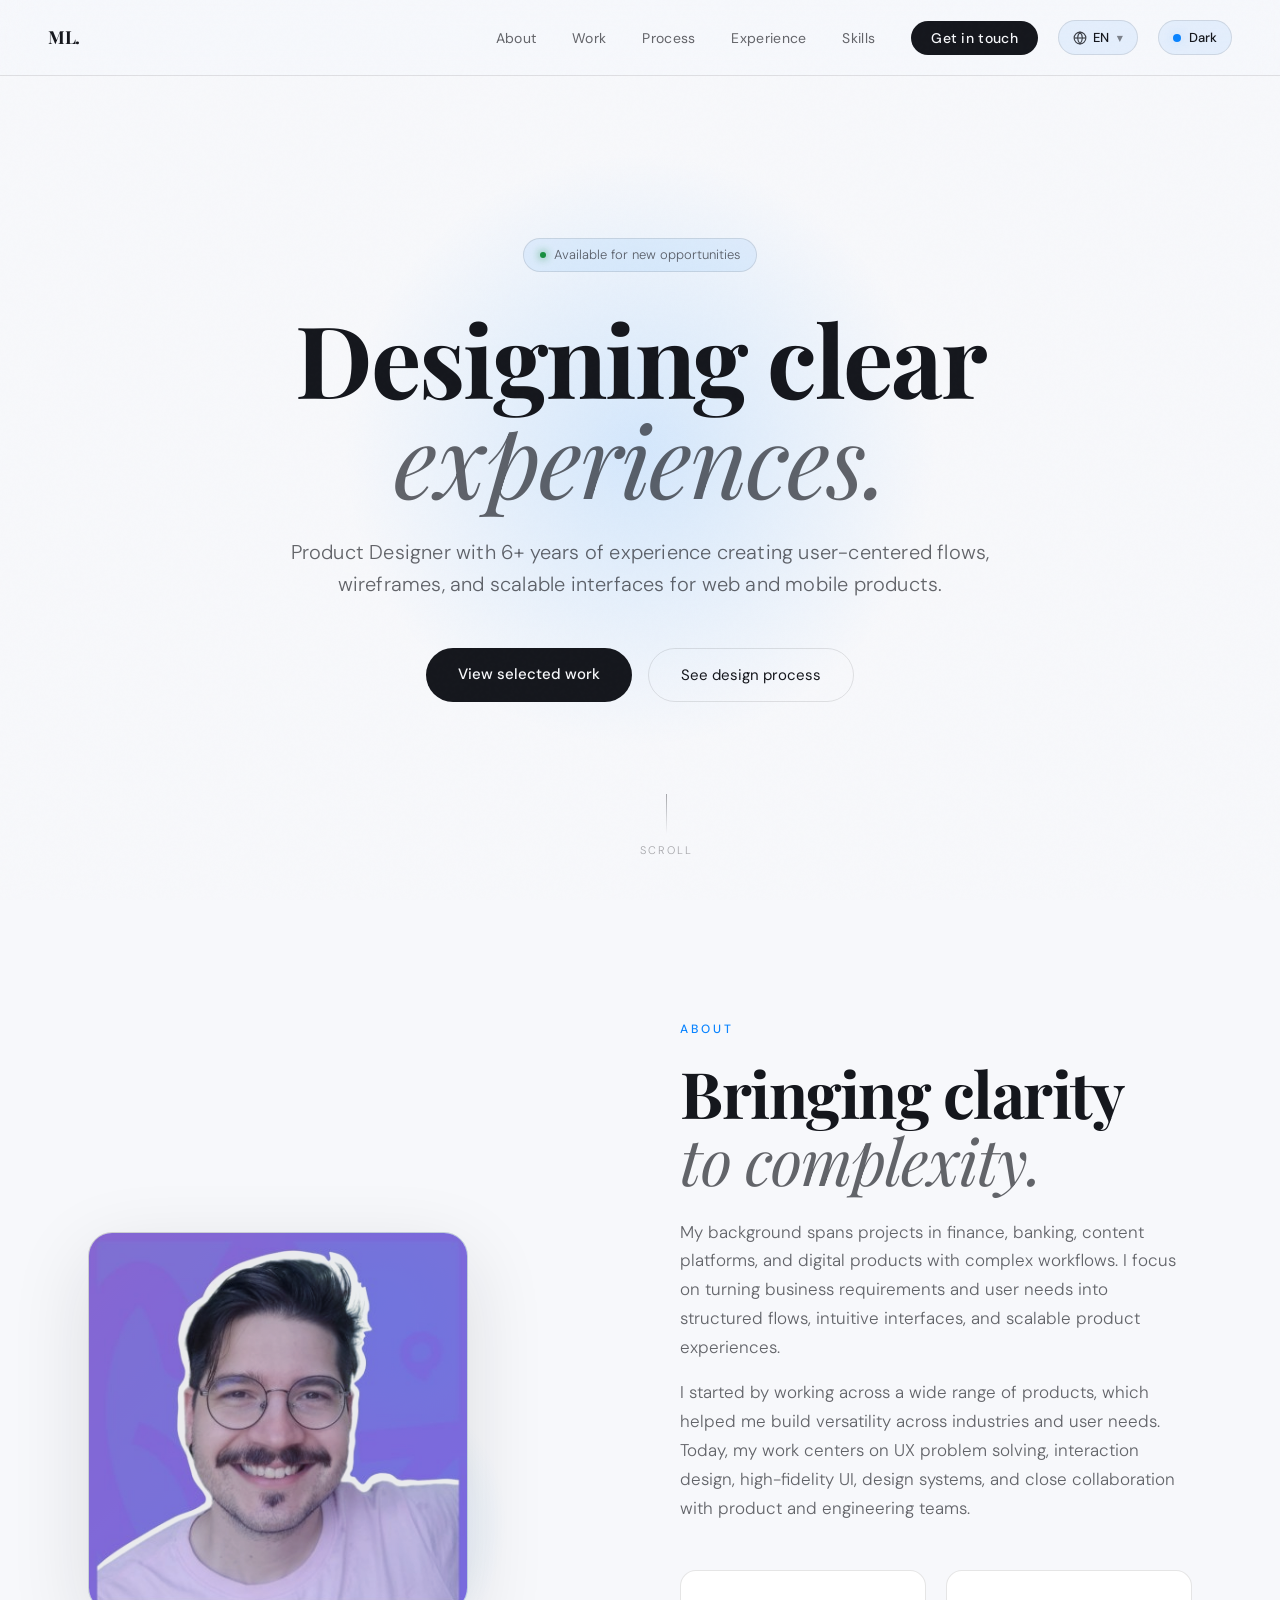
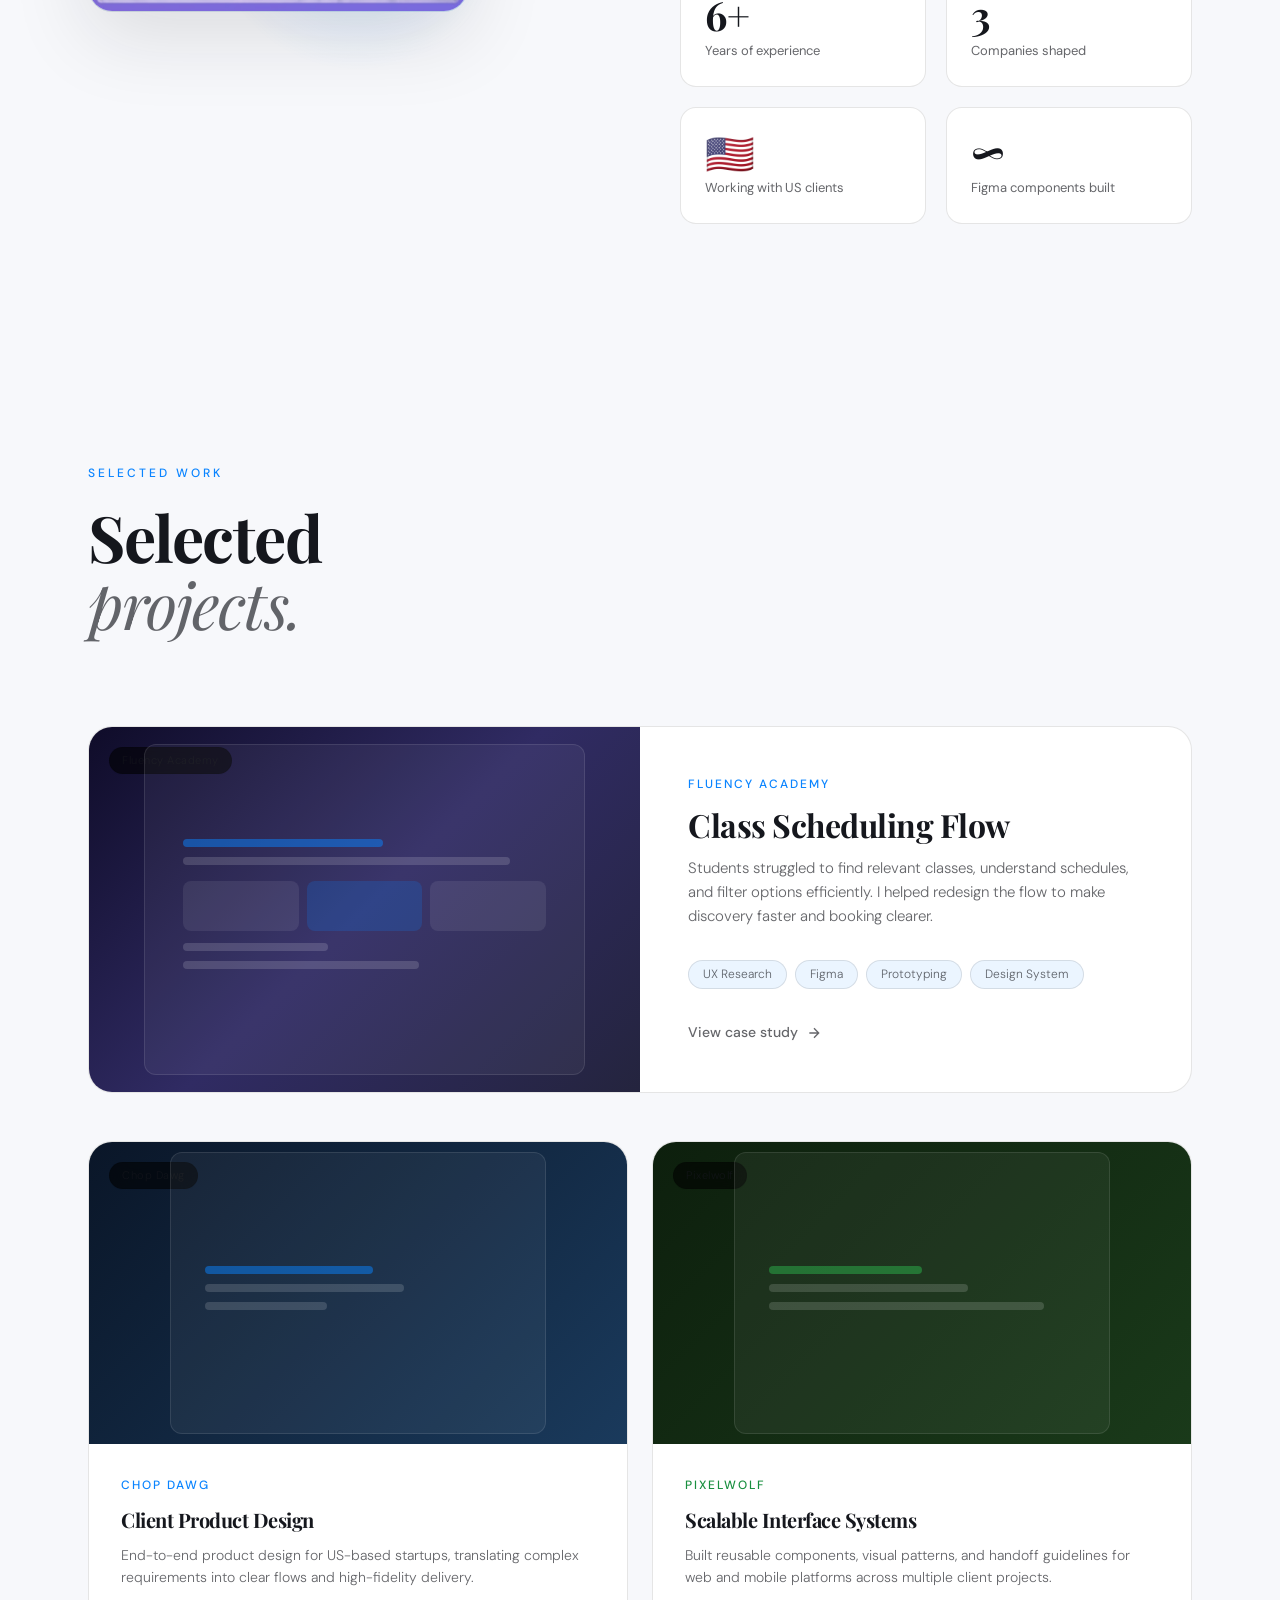
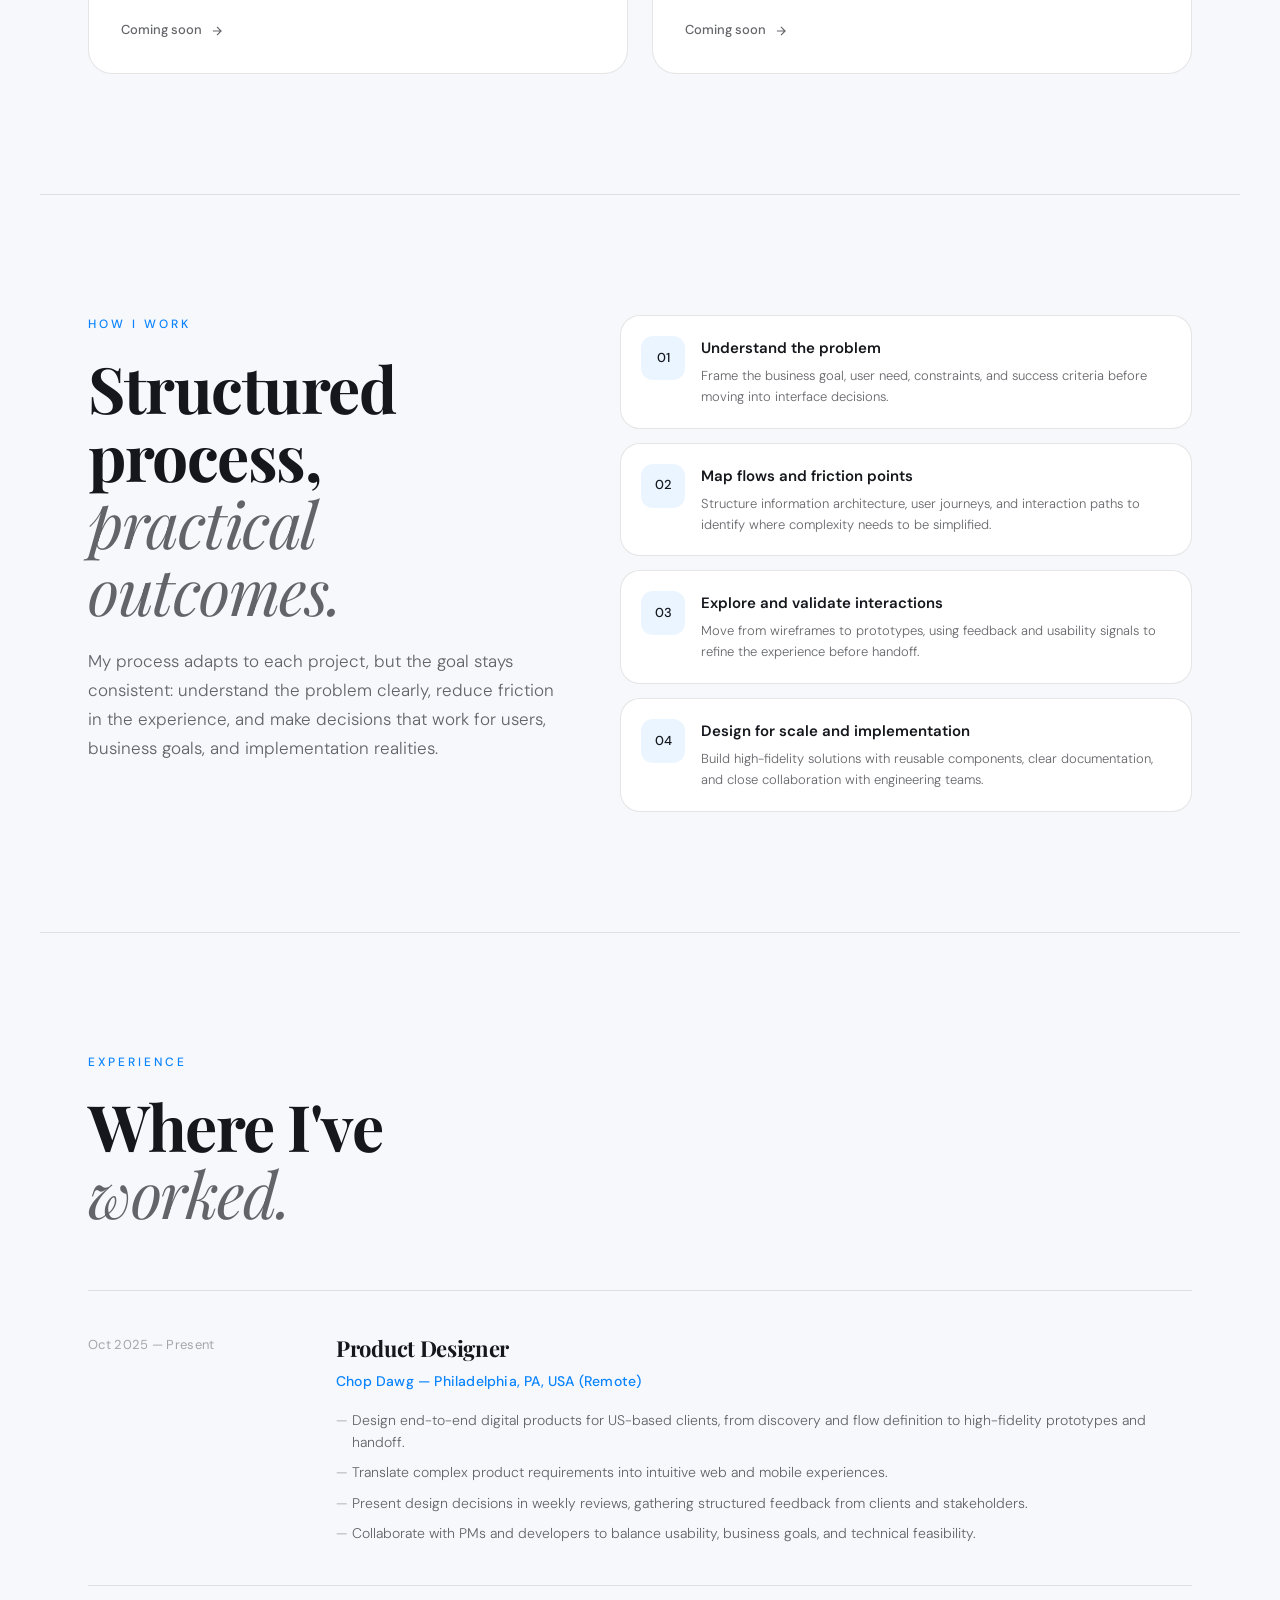
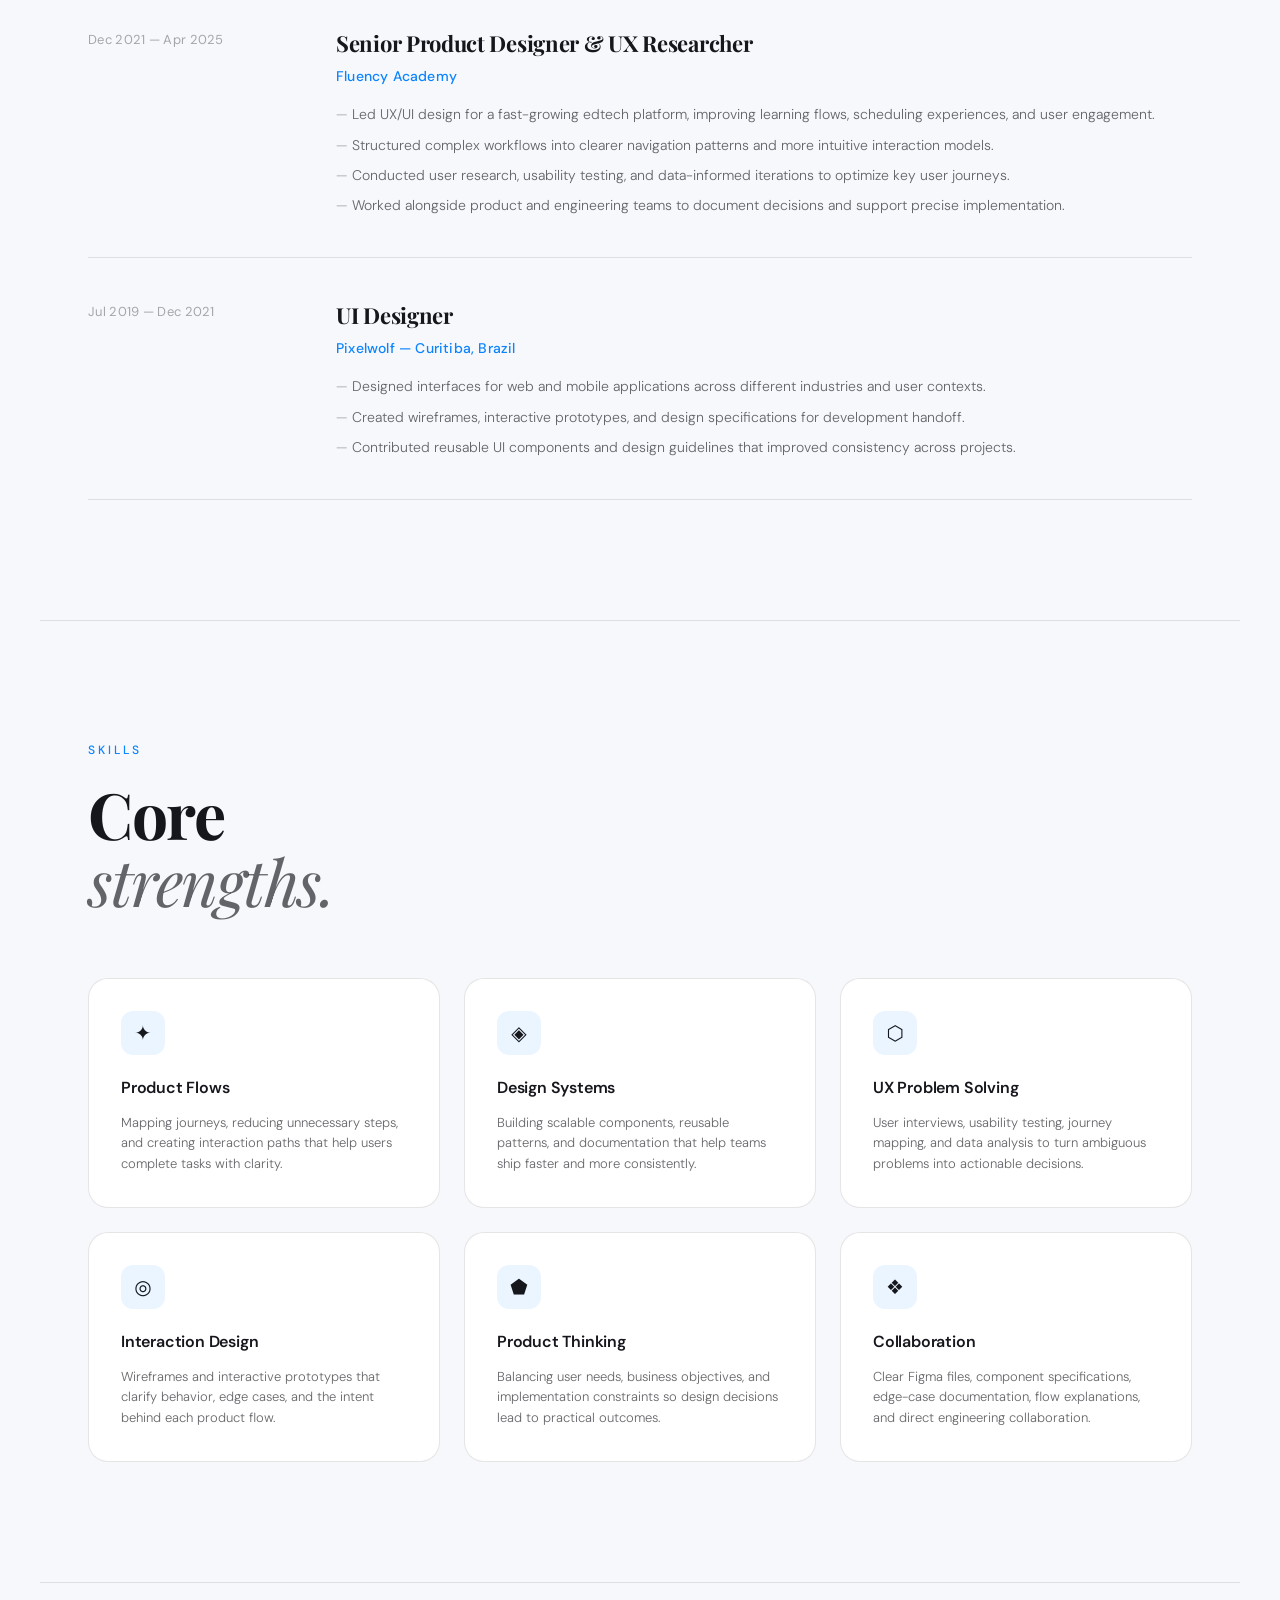
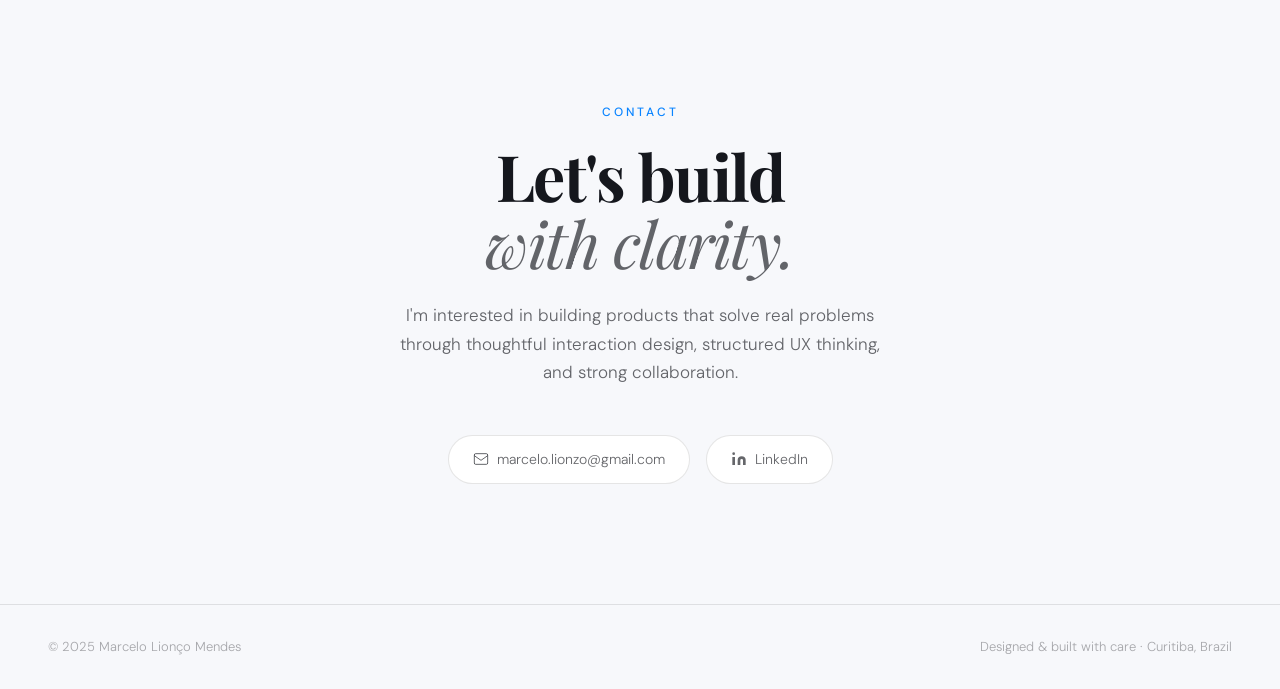
==== index.html @ 950a2bf0 "Update favicon links in index.html" ====
<!DOCTYPE html>
<html lang="en">
<head>
  <meta charset="UTF-8" />
  <meta name="viewport" content="width=device-width, initial-scale=1.0" />
  <link rel="icon" type="image/png" href="./assets/favicon.png">
  <link rel="apple-touch-icon" href="./assets/favicon.png">
  <title>Marcelo Lionço Mendes — Product Designer</title>
  <link rel="preconnect" href="https://fonts.googleapis.com" />
  <link rel="preconnect" href="https://fonts.gstatic.com" crossorigin />
  <link
    href="https://fonts.googleapis.com/css2?family=Playfair+Display:ital,wght@0,400;0,700;1,400&family=DM+Sans:ital,opsz,wght@0,9..40,300;0,9..40,400;0,9..40,500;1,9..40,300&display=swap"
    rel="stylesheet"
  />
  <style>
    :root {
      --black: #000000;
      --near-black: #0a0a0a;
      --card-bg: #111111;
      --border: rgba(255,255,255,0.08);
      --white: #ffffff;
      --white-60: rgba(255,255,255,0.6);
      --white-30: rgba(255,255,255,0.3);
      --white-10: rgba(255,255,255,0.07);
      --accent: #0a84ff;
      --accent-glow: rgba(10,132,255,0.3);
      --green: #30d158;
      --nav-bg: rgba(0,0,0,0.72);
      --nav-border-active: rgba(255,255,255,0.12);
      --surface-shadow: rgba(0,0,0,0.36);
      --serif: "Playfair Display", Georgia, serif;
      --sans: "DM Sans", system-ui, sans-serif;
    }

    body[data-theme="light"] {
      --black: #f7f8fb;
      --near-black: #ffffff;
      --card-bg: #ffffff;
      --border: rgba(2,2,3,0.1);
      --white: #15171d;
      --white-60: rgba(21,23,29,0.66);
      --white-30: rgba(21,23,29,0.36);
      --white-10: rgba(10,132,255,0.08);
      --accent-glow: rgba(10,132,255,0.18);
      --green: #198f3f;
      --nav-bg: rgba(247,248,251,0.78);
      --nav-border-active: rgba(10,132,255,0.24);
      --surface-shadow: rgba(21,23,29,0.12);
    }

    *, *::before, *::after { box-sizing: border-box; margin: 0; padding: 0; }

    html { scroll-behavior: smooth; }

    body {
      background: var(--black);
      color: var(--white);
      font-family: var(--sans);
      font-weight: 300;
      line-height: 1.6;
      overflow-x: hidden;
      -webkit-font-smoothing: antialiased;
    }

    body::before {
      content: "";
      position: fixed;
      inset: 0;
      background-image: url("data:image/svg+xml,%3Csvg viewBox='0 0 256 256' xmlns='http://www.w3.org/2000/svg'%3E%3Cfilter id='noise'%3E%3CfeTurbulence type='fractalNoise' baseFrequency='0.9' numOctaves='4' stitchTiles='stitch'/%3E%3C/filter%3E%3Crect width='100%25' height='100%25' filter='url(%23noise)' opacity='0.04'/%3E%3C/svg%3E");
      pointer-events: none;
      z-index: 9999;
      opacity: 0.35;
    }

    nav {
      position: fixed;
      top: 0;
      left: 0;
      right: 0;
      z-index: 100;
      display: flex;
      justify-content: space-between;
      align-items: center;
      padding: 20px 48px;
      backdrop-filter: blur(20px) saturate(180%);
      -webkit-backdrop-filter: blur(20px) saturate(180%);
      background: var(--nav-bg);
      border-bottom: 1px solid var(--border);
      transition: all 0.3s ease;
    }

    .nav-logo {
      font-family: var(--serif);
      font-size: 18px;
      font-weight: 700;
      letter-spacing: -0.3px;
      color: var(--white);
      text-decoration: none;
    }

    .nav-links {
      display: flex;
      gap: 36px;
      list-style: none;
    }

    .nav-actions {
      display: flex;
      align-items: center;
      gap: 20px;
    }

    .nav-links a {
      color: var(--white-60);
      text-decoration: none;
      font-size: 14px;
      font-weight: 400;
      letter-spacing: 0.3px;
      transition: color 0.2s;
    }

    .nav-links a:hover { color: var(--white); }

    .nav-cta {
      background: var(--white);
      color: var(--black) !important;
      padding: 8px 20px;
      border-radius: 980px;
      font-weight: 500 !important;
      transition: opacity 0.2s !important;
    }

    .nav-cta:hover { opacity: 0.85; color: var(--black) !important; }

    .theme-toggle {
      appearance: none;
      border: 1px solid var(--border);
      border-radius: 980px;
      background: var(--white-10);
      color: var(--white);
      cursor: pointer;
      display: inline-flex;
      align-items: center;
      gap: 8px;
      font-family: var(--sans);
      font-size: 13px;
      font-weight: 500;
      padding: 8px 14px;
      transition: background 0.2s, border-color 0.2s, transform 0.2s;
    }

    .theme-toggle:hover,
    .theme-toggle:focus-visible {
      border-color: rgba(10,132,255,0.34);
      background: rgba(10,132,255,0.12);
      outline: none;
      transform: translateY(-1px);
    }

    .theme-toggle-icon {
      width: 8px;
      height: 8px;
      border-radius: 50%;
      background: var(--accent);
      box-shadow: 0 0 12px var(--accent-glow);
    }

    .hero {
      min-height: 100vh;
      display: flex;
      flex-direction: column;
      justify-content: center;
      align-items: center;
      text-align: center;
      padding: 120px 48px 80px;
      position: relative;
      overflow: hidden;
    }

    .hero-glow {
      position: absolute;
      width: 600px;
      height: 600px;
      background: radial-gradient(circle, rgba(10,132,255,0.15) 0%, transparent 70%);
      top: 50%;
      left: 50%;
      transform: translate(-50%, -50%);
      pointer-events: none;
    }

    .hero-badge {
      display: inline-flex;
      align-items: center;
      gap: 8px;
      background: var(--white-10);
      border: 1px solid var(--border);
      border-radius: 980px;
      padding: 6px 16px;
      font-size: 13px;
      color: var(--white-60);
      margin-bottom: 36px;
      animation: fadeUp 0.8s ease both;
    }

    .hero-badge .dot {
      width: 6px;
      height: 6px;
      background: var(--green);
      border-radius: 50%;
      box-shadow: 0 0 8px var(--green);
      animation: pulse 2s infinite;
    }

    @keyframes pulse {
      0%, 100% { opacity: 1; }
      50% { opacity: 0.4; }
    }

    .hero h1 {
      font-family: var(--serif);
      font-size: clamp(52px, 8vw, 100px);
      font-weight: 700;
      line-height: 1;
      letter-spacing: -2px;
      margin-bottom: 12px;
      animation: fadeUp 0.8s 0.1s ease both;
    }

    .hero h1 em {
      font-style: italic;
      font-weight: 400;
      color: var(--white-60);
    }

    .hero-subtitle {
      font-size: clamp(16px, 2vw, 20px);
      color: var(--white-60);
      font-weight: 300;
      margin-bottom: 48px;
      margin-top: 16px;
      letter-spacing: 0.2px;
      animation: fadeUp 0.8s 0.2s ease both;
    }

    .hero-actions {
      display: flex;
      gap: 16px;
      justify-content: center;
      animation: fadeUp 0.8s 0.3s ease both;
    }

    .btn-primary {
      background: var(--white);
      color: var(--black);
      padding: 14px 32px;
      border-radius: 980px;
      font-size: 15px;
      font-weight: 500;
      text-decoration: none;
      transition: opacity 0.2s, transform 0.2s;
      font-family: var(--sans);
    }

    .btn-primary:hover { opacity: 0.88; transform: scale(0.98); }

    .btn-secondary {
      background: transparent;
      color: var(--white);
      padding: 14px 32px;
      border-radius: 980px;
      font-size: 15px;
      font-weight: 400;
      text-decoration: none;
      border: 1px solid var(--border);
      transition: border-color 0.2s, background 0.2s, transform 0.2s;
      font-family: var(--sans);
    }

    .btn-secondary:hover {
      border-color: rgba(255,255,255,0.3);
      background: var(--white-10);
      transform: scale(0.98);
    }

    .hero-scroll {
      position: absolute;
      bottom: 40px;
      left: 50%;
      transform: translateX(-50%);
      display: flex;
      flex-direction: column;
      align-items: center;
      gap: 8px;
      color: var(--white-30);
      font-size: 11px;
      letter-spacing: 2px;
      text-transform: uppercase;
      animation: fadeUp 0.8s 0.6s ease both;
    }

    .scroll-line {
      width: 1px;
      height: 40px;
      background: linear-gradient(to bottom, var(--white-30), transparent);
      animation: scrollAnim 2s infinite;
    }

    @keyframes scrollAnim {
      0% { opacity: 1; transform: scaleY(1); transform-origin: top; }
      100% { opacity: 0; transform: scaleY(0.3); transform-origin: top; }
    }

    section {
      padding: 120px 48px;
      max-width: 1200px;
      margin: 0 auto;
    }

    .section-label {
      font-size: 12px;
      font-weight: 500;
      letter-spacing: 3px;
      text-transform: uppercase;
      color: var(--accent);
      margin-bottom: 20px;
    }

    .section-title {
      font-family: var(--serif);
      font-size: clamp(36px, 5vw, 64px);
      font-weight: 700;
      line-height: 1.05;
      letter-spacing: -1.5px;
      margin-bottom: 24px;
    }

    .section-title em {
      font-style: italic;
      font-weight: 400;
      color: var(--white-60);
    }

    .section-body {
      font-size: 17px;
      color: var(--white-60);
      max-width: 560px;
      line-height: 1.7;
    }

    .about-grid {
      display: grid;
      grid-template-columns: 1fr 1fr;
      gap: 80px;
      align-items: center;
    }

    .about-image-wrap {
      position: relative;
      width: min(100%, 380px);
      border-radius: 24px;
      isolation: isolate;
    }

    .about-image-wrap::before {
      content: "";
      position: absolute;
      inset: 0;
      z-index: 2;
      border-radius: 24px;
      background:
        linear-gradient(135deg, rgba(2,2,3,0.14), rgba(10,132,255,0.24)),
        radial-gradient(circle at 75% 18%, rgba(10,132,255,0.18), transparent 34%);
      mix-blend-mode: color;
      opacity: 0.55;
      pointer-events: none;
    }

    .about-image-wrap img {
      width: 100%;
      aspect-ratio: 1;
      border-radius: 24px;
      object-fit: cover;
      display: block;
      border: 1px solid var(--border);
      filter: saturate(0.82) contrast(1.04) brightness(0.92);
      box-shadow: 0 24px 80px var(--surface-shadow);
    }

    .about-glow {
      position: absolute;
      width: 300px;
      height: 300px;
      background: radial-gradient(circle, var(--accent-glow) 0%, transparent 70%);
      bottom: -60px;
      right: -40px;
      z-index: -1;
      pointer-events: none;
    }

    .about-stats {
      display: grid;
      grid-template-columns: 1fr 1fr;
      gap: 20px;
      margin-top: 48px;
    }

    .stat-card {
      background: var(--card-bg);
      border: 1px solid var(--border);
      border-radius: 16px;
      padding: 24px;
      transition: border-color 0.3s;
    }

    .stat-card:hover { border-color: rgba(255,255,255,0.2); }

    .stat-number {
      font-family: var(--serif);
      font-size: 40px;
      font-weight: 700;
      line-height: 1;
      margin-bottom: 6px;
    }

    .stat-label {
      font-size: 13px;
      color: var(--white-60);
      font-weight: 400;
    }

    .work-section {
      max-width: 1200px;
      margin: 0 auto;
      padding: 120px 48px;
    }

    .work-header {
      display: flex;
      justify-content: space-between;
      align-items: flex-end;
      margin-bottom: 64px;
    }

    .projects-grid {
      display: grid;
      gap: 24px;
    }

    .project-card {
      background: var(--card-bg);
      border: 1px solid var(--border);
      border-radius: 24px;
      overflow: hidden;
      transition: border-color 0.3s, transform 0.4s cubic-bezier(0.34,1.56,0.64,1);
      cursor: pointer;
      text-decoration: none;
      color: inherit;
      display: block;
    }

    .project-card:hover {
      border-color: rgba(255,255,255,0.18);
      transform: translateY(-4px);
    }

    .project-card.featured {
      display: grid;
      grid-template-columns: 1fr 1fr;
    }

    .project-visual {
      aspect-ratio: 16/9;
      background: linear-gradient(135deg, #1a1a2e 0%, #16213e 50%, #0f3460 100%);
      position: relative;
      overflow: hidden;
      display: flex;
      align-items: center;
      justify-content: center;
    }

    .project-card.featured .project-visual {
      aspect-ratio: unset;
      min-height: 360px;
    }

    .project-visual-inner {
      width: 80%;
      aspect-ratio: 4/3;
      background: rgba(255,255,255,0.05);
      border-radius: 12px;
      border: 1px solid rgba(255,255,255,0.1);
      display: flex;
      align-items: center;
      justify-content: center;
      position: relative;
      overflow: hidden;
    }

    .mock-ui {
      width: 90%;
      padding: 16px;
    }

    .mock-bar {
      height: 8px;
      border-radius: 4px;
      background: rgba(255,255,255,0.15);
      margin-bottom: 10px;
    }

    .mock-bar.short { width: 40%; }
    .mock-bar.medium { width: 65%; }
    .mock-bar.long { width: 90%; }
    .mock-bar.accent { background: rgba(10,132,255,0.5); width: 55%; }

    .mock-cards {
      display: grid;
      grid-template-columns: 1fr 1fr 1fr;
      gap: 8px;
      margin-top: 16px;
    }

    .mock-card-item {
      height: 50px;
      border-radius: 8px;
      background: rgba(255,255,255,0.08);
    }

    .project-visual .tag {
      position: absolute;
      top: 20px;
      left: 20px;
      background: rgba(0,0,0,0.6);
      backdrop-filter: blur(10px);
      border: 1px solid var(--border);
      border-radius: 980px;
      padding: 4px 12px;
      font-size: 11px;
      color: var(--white-60);
      letter-spacing: 0.5px;
    }

    .project-info {
      padding: 32px;
      display: flex;
      flex-direction: column;
      justify-content: space-between;
    }

    .project-card.featured .project-info {
      padding: 48px;
    }

    .project-company {
      font-size: 12px;
      font-weight: 500;
      letter-spacing: 2px;
      text-transform: uppercase;
      color: var(--accent);
      margin-bottom: 12px;
    }

    .project-title {
      font-family: var(--serif);
      font-size: clamp(22px, 3vw, 32px);
      font-weight: 700;
      line-height: 1.2;
      letter-spacing: -0.5px;
      margin-bottom: 12px;
    }

    .project-desc {
      font-size: 15px;
      color: var(--white-60);
      line-height: 1.6;
      margin-bottom: 32px;
    }

    .project-tags {
      display: flex;
      flex-wrap: wrap;
      gap: 8px;
      margin-bottom: 32px;
    }

    .tag-pill {
      background: var(--white-10);
      border: 1px solid var(--border);
      border-radius: 980px;
      padding: 4px 14px;
      font-size: 12px;
      color: var(--white-60);
    }

    .project-arrow {
      display: inline-flex;
      align-items: center;
      gap: 8px;
      font-size: 14px;
      color: var(--white-60);
      font-weight: 500;
      transition: color 0.2s, gap 0.2s;
    }

    .project-card:hover .project-arrow {
      color: var(--white);
      gap: 12px;
    }

    .small-projects {
      display: grid;
      grid-template-columns: 1fr 1fr;
      gap: 24px;
      margin-top: 24px;
    }

    .experience-section {
      max-width: 1200px;
      margin: 0 auto;
      padding: 120px 48px;
      border-top: 1px solid var(--border);
    }

    .exp-list {
      margin-top: 64px;
      display: flex;
      flex-direction: column;
      gap: 0;
    }

    .exp-item {
      display: grid;
      grid-template-columns: 200px 1fr;
      gap: 48px;
      padding: 40px 0;
      border-bottom: 1px solid var(--border);
      transition: background 0.3s;
    }

    .exp-item:first-child { border-top: 1px solid var(--border); }

    .exp-period {
      font-size: 13px;
      color: var(--white-30);
      font-weight: 400;
      padding-top: 4px;
      letter-spacing: 0.3px;
    }

    .exp-role {
      font-family: var(--serif);
      font-size: 22px;
      font-weight: 700;
      margin-bottom: 4px;
      letter-spacing: -0.3px;
    }

    .exp-company {
      font-size: 14px;
      color: var(--accent);
      font-weight: 500;
      margin-bottom: 16px;
      letter-spacing: 0.2px;
    }

    .exp-bullets {
      list-style: none;
      display: flex;
      flex-direction: column;
      gap: 8px;
    }

    .exp-bullets li {
      font-size: 14px;
      color: var(--white-60);
      padding-left: 16px;
      position: relative;
      line-height: 1.6;
    }

    .exp-bullets li::before {
      content: "—";
      position: absolute;
      left: 0;
      color: var(--white-30);
    }

    .skills-section {
      max-width: 1200px;
      margin: 0 auto;
      padding: 120px 48px;
      border-top: 1px solid var(--border);
    }

    .process-section {
      max-width: 1200px;
      margin: 0 auto;
      padding: 120px 48px;
      border-top: 1px solid var(--border);
    }

    .process-layout {
      display: grid;
      grid-template-columns: minmax(0, 0.9fr) minmax(0, 1.1fr);
      gap: 64px;
      align-items: start;
    }

    .process-list {
      display: grid;
      gap: 14px;
      counter-reset: process;
    }

    .process-step {
      counter-increment: process;
      display: grid;
      grid-template-columns: 44px 1fr;
      gap: 16px;
      align-items: start;
      padding: 20px;
      border: 1px solid var(--border);
      border-radius: 20px;
      background: var(--card-bg);
    }

    .process-step::before {
      content: counter(process, decimal-leading-zero);
      width: 44px;
      height: 44px;
      display: grid;
      place-items: center;
      border-radius: 12px;
      background: var(--white-10);
      color: var(--white);
      font-size: 13px;
      font-weight: 500;
    }

    .process-step h3 {
      font-size: 15px;
      font-weight: 600;
      margin-bottom: 6px;
    }

    .process-step p {
      font-size: 13px;
      color: var(--white-60);
      line-height: 1.6;
    }

    .skills-grid {
      display: grid;
      grid-template-columns: repeat(3, 1fr);
      gap: 24px;
      margin-top: 64px;
    }

    .skill-card {
      background: var(--card-bg);
      border: 1px solid var(--border);
      border-radius: 20px;
      padding: 32px;
      transition: border-color 0.3s, transform 0.3s;
    }

    .skill-card:hover {
      border-color: rgba(255,255,255,0.2);
      transform: translateY(-2px);
    }

    .skill-icon {
      width: 44px;
      height: 44px;
      background: var(--white-10);
      border-radius: 12px;
      display: flex;
      align-items: center;
      justify-content: center;
      margin-bottom: 20px;
      font-size: 20px;
    }

    .skill-card h3 {
      font-size: 16px;
      font-weight: 600;
      margin-bottom: 12px;
      letter-spacing: -0.2px;
    }

    .skill-card p {
      font-size: 13px;
      color: var(--white-60);
      line-height: 1.6;
    }

    .contact-section {
      max-width: 1200px;
      margin: 0 auto;
      padding: 120px 48px;
      border-top: 1px solid var(--border);
      text-align: center;
    }

    .contact-section .section-title {
      max-width: 700px;
      margin: 0 auto 24px;
    }

    .contact-section .section-body {
      max-width: 480px;
      margin: 0 auto 48px;
    }

    .contact-links {
      display: flex;
      justify-content: center;
      gap: 16px;
      flex-wrap: wrap;
    }

    .contact-pill {
      display: inline-flex;
      align-items: center;
      gap: 8px;
      background: var(--card-bg);
      border: 1px solid var(--border);
      border-radius: 980px;
      padding: 12px 24px;
      font-size: 14px;
      color: var(--white-60);
      text-decoration: none;
      transition: border-color 0.2s, color 0.2s, transform 0.2s;
    }

    .contact-pill:hover {
      border-color: rgba(255,255,255,0.3);
      color: var(--white);
      transform: translateY(-2px);
    }

    footer {
      border-top: 1px solid var(--border);
      padding: 32px 48px;
      display: flex;
      justify-content: space-between;
      align-items: center;
      max-width: 100%;
    }

    footer span {
      font-size: 13px;
      color: var(--white-30);
    }

    @keyframes fadeUp {
      from { opacity: 0; transform: translateY(24px); }
      to { opacity: 1; transform: translateY(0); }
    }

    .reveal {
      opacity: 0;
      transform: translateY(32px);
      transition:
        opacity 0.8s cubic-bezier(0.16,1,0.3,1),
        transform 0.8s cubic-bezier(0.16,1,0.3,1);
    }

    .reveal.visible {
      opacity: 1;
      transform: translateY(0);
    }

    .reveal-delay-1 { transition-delay: 0.1s; }
    .reveal-delay-2 { transition-delay: 0.2s; }
    .reveal-delay-3 { transition-delay: 0.3s; }

    @media (max-width: 900px) {
      nav { padding: 16px 24px; }
      .nav-links { display: none; }
      section,
      .work-section,
      .experience-section,
      .process-section,
      .skills-section,
      .contact-section { padding: 80px 24px; }
      .about-grid { grid-template-columns: 1fr; gap: 48px; }
      .process-layout { grid-template-columns: 1fr; gap: 40px; }
      .project-card.featured { grid-template-columns: 1fr; }
      .project-card.featured .project-visual { min-height: 240px; }
      .small-projects { grid-template-columns: 1fr; }
      .exp-item { grid-template-columns: 1fr; gap: 8px; }
      .skills-grid { grid-template-columns: 1fr 1fr; }
      .work-header { flex-direction: column; align-items: flex-start; gap: 24px; }
      footer { flex-direction: column; gap: 12px; text-align: center; }
    }

    @media (max-width: 600px) {
      .hero h1 { letter-spacing: -1px; }
      .skills-grid { grid-template-columns: 1fr; }
      .about-stats { grid-template-columns: 1fr 1fr; }
      .hero-actions { flex-direction: column; width: min(100%, 320px); }
      .btn-primary,
      .btn-secondary { text-align: center; }
    }

    .lang-selector {
      position: relative;
      display: inline-block;
    }

    .lang-toggle-btn {
      appearance: none;
      border: 1px solid var(--border);
      border-radius: 980px;
      background: var(--white-10);
      color: var(--white);
      cursor: pointer;
      display: inline-flex;
      align-items: center;
      gap: 6px;
      font-family: var(--sans);
      font-size: 13px;
      font-weight: 500;
      padding: 8px 14px;
      transition: background 0.2s, border-color 0.2s, transform 0.2s;
    }

    .lang-toggle-btn:hover,
    .lang-toggle-btn:focus-visible {
      border-color: rgba(10,132,255,0.34);
      background: rgba(10,132,255,0.12);
      outline: none;
      transform: translateY(-1px);
    }

    .lang-toggle-btn .globe-icon {
      opacity: 0.8;
    }

    .lang-toggle-btn .chevron {
      font-size: 8px;
      opacity: 0.5;
      transition: transform 0.2s ease;
      margin-left: 2px;
    }

    .lang-selector.active .lang-toggle-btn .chevron {
      transform: rotate(180deg);
    }

    .lang-dropdown {
      position: absolute;
      top: calc(100% + 8px);
      right: 0;
      background: var(--card-bg);
      border: 1px solid var(--border);
      border-radius: 16px;
      padding: 6px;
      list-style: none;
      display: none;
      flex-direction: column;
      gap: 2px;
      min-width: 140px;
      box-shadow: 0 12px 36px var(--surface-shadow);
      z-index: 1000;
      backdrop-filter: blur(20px) saturate(180%);
      -webkit-backdrop-filter: blur(20px) saturate(180%);
    }

    body:not([data-theme="light"]) .lang-dropdown {
      background: rgba(17, 17, 17, 0.82);
    }

    body[data-theme="light"] .lang-dropdown {
      background: rgba(255, 255, 255, 0.92);
    }

    .lang-selector.active .lang-dropdown {
      display: flex;
    }

    .lang-dropdown li {
      width: 100%;
    }

    .lang-dropdown button {
      appearance: none;
      background: transparent;
      border: 0;
      border-radius: 10px;
      color: var(--white-60);
      cursor: pointer;
      display: block;
      font-family: var(--sans);
      font-size: 13px;
      font-weight: 400;
      padding: 8px 12px;
      text-align: left;
      width: 100%;
      transition: background 0.15s, color 0.15s;
    }

    .lang-dropdown button:hover,
    .lang-dropdown button:focus-visible {
      background: var(--white-10);
      color: var(--white);
      outline: none;
    }

    .lang-dropdown li[aria-selected="true"] button {
      color: var(--accent);
      font-weight: 500;
      background: var(--accent-glow);
    }
  </style>
  <script src="translations.js"></script>
  <script>
    document.documentElement.style.visibility = 'hidden';
    (function() {
      const savedLang = localStorage.getItem("portfolio-lang");
      let lang = "en";
      if (savedLang) {
        lang = savedLang;
      } else {
        const browserLang = navigator.language || navigator.userLanguage || "en";
        const normalized = browserLang.toLowerCase();
        if (normalized.startsWith("pt")) lang = "pt-br";
        else if (normalized.startsWith("es")) lang = "es";
      }
      document.documentElement.lang = lang === "pt-br" ? "pt-BR" : lang;
    })();
  </script>
</head>
<body data-theme="light">
  <nav>
    <a href="#" class="nav-logo" aria-label="Marcelo Lionço Mendes home" data-i18n="nav_logo">ML.</a>
    <div class="nav-actions">
      <ul class="nav-links">
        <li><a href="#about" data-i18n="nav_about">About</a></li>
        <li><a href="#work" data-i18n="nav_work">Work</a></li>
        <li><a href="#process" data-i18n="nav_process">Process</a></li>
        <li><a href="#experience" data-i18n="nav_experience">Experience</a></li>
        <li><a href="#skills" data-i18n="nav_skills">Skills</a></li>
        <li><a href="#contact" class="nav-cta" data-i18n="nav_contact">Get in touch</a></li>
      </ul>
      <div class="lang-selector">
        <button class="lang-toggle-btn" type="button" aria-haspopup="listbox" aria-expanded="false" aria-label="Select language">
          <svg class="globe-icon" width="14" height="14" viewBox="0 0 24 24" fill="none" stroke="currentColor" stroke-width="2" aria-hidden="true">
            <circle cx="12" cy="12" r="10" />
            <line x1="2" y1="12" x2="22" y2="12" />
            <path d="M12 2a15.3 15.3 0 0 1 4 10 15.3 15.3 0 0 1-4 10 15.3 15.3 0 0 1-4-10 15.3 15.3 0 0 1 4-10z" />
          </svg>
          <span class="current-lang">EN</span>
          <span class="chevron" aria-hidden="true">▼</span>
        </button>
        <ul class="lang-dropdown" role="listbox" aria-label="Languages">
          <li role="option" data-value="en" aria-selected="true"><button type="button" data-lang="en">English</button></li>
          <li role="option" data-value="pt-br" aria-selected="false"><button type="button" data-lang="pt-br">Português</button></li>
          <li role="option" data-value="es" aria-selected="false"><button type="button" data-lang="es">Español</button></li>
        </ul>
      </div>
      <button class="theme-toggle" type="button" aria-label="Switch to dark theme" aria-pressed="true">
        <span class="theme-toggle-icon" aria-hidden="true"></span>
        <span class="theme-toggle-text" data-i18n="theme_dark">Dark</span>
      </button>
    </div>
  </nav>

  <div class="hero">
    <div class="hero-glow" aria-hidden="true"></div>

    <div class="hero-badge">
      <span class="dot" aria-hidden="true"></span>
      <span data-i18n="hero_badge">Available for new opportunities</span>
    </div>

    <h1 data-i18n="hero_title">Designing clear<br /><em>experiences.</em></h1>

    <p class="hero-subtitle" data-i18n="hero_subtitle">
      Product Designer with 6+ years of experience creating user-centered flows,<br />wireframes, and scalable interfaces for web and mobile products.
    </p>

    <div class="hero-actions">
      <a href="#work" class="btn-primary" data-i18n="hero_cta_work">View selected work</a>
      <a href="#process" class="btn-secondary" data-i18n="hero_cta_process">See design process</a>
    </div>

    <div class="hero-scroll" aria-hidden="true">
      <div class="scroll-line"></div>
      <span data-i18n="hero_scroll">Scroll</span>
    </div>
  </div>

  <section id="about">
    <div class="about-grid">
      <div class="about-image-wrap reveal">
        <img src="assets/profile-photo.jpeg" alt="Marcelo Lionço Mendes smiling" />
        <div class="about-glow" aria-hidden="true"></div>
      </div>

      <div>
        <p class="section-label reveal" data-i18n="about_label">About</p>
        <h2 class="section-title reveal reveal-delay-1" data-i18n="about_title">Bringing clarity<br /><em>to complexity.</em></h2>
        <p class="section-body reveal reveal-delay-2" data-i18n="about_body_1">
          My background spans projects in finance, banking, content platforms, and digital products with complex workflows. I focus on turning business requirements and user needs into structured flows, intuitive interfaces, and scalable product experiences.
        </p>
        <p class="section-body reveal reveal-delay-2" style="margin-top: 16px;" data-i18n="about_body_2">
          I started by working across a wide range of products, which helped me build versatility across industries and user needs. Today, my work centers on UX problem solving, interaction design, high-fidelity UI, design systems, and close collaboration with product and engineering teams.
        </p>

        <div class="about-stats">
          <div class="stat-card reveal reveal-delay-1">
            <div class="stat-number" data-i18n="stat_years_num">6+</div>
            <div class="stat-label" data-i18n="stat_years_label">Years of experience</div>
          </div>
          <div class="stat-card reveal reveal-delay-2">
            <div class="stat-number" data-i18n="stat_companies_num">3</div>
            <div class="stat-label" data-i18n="stat_companies_label">Companies shaped</div>
          </div>
          <div class="stat-card reveal reveal-delay-2">
            <div class="stat-number" data-i18n="stat_us_num">🇺🇸</div>
            <div class="stat-label" data-i18n="stat_us_label">Working with US clients</div>
          </div>
          <div class="stat-card reveal reveal-delay-3">
            <div class="stat-number" data-i18n="stat_figma_num">∞</div>
            <div class="stat-label" data-i18n="stat_figma_label">Figma components built</div>
          </div>
        </div>
      </div>
    </div>
  </section>

  <div class="work-section" id="work">
    <div class="work-header">
      <div>
        <p class="section-label reveal" data-i18n="work_label">Selected Work</p>
        <h2 class="section-title reveal reveal-delay-1" data-i18n="work_title">Selected<br /><em>projects.</em></h2>
      </div>
      <!-- <p class="section-body reveal" style="max-width: 320px; font-size: 15px;" data-i18n="work_body">
        A focused set of projects that show the thinking, trade-offs, and product decisions behind the final interface.
      </p> -->
    </div>

    <div class="projects-grid">
      <a href="lesson-scheduling-flow.html" class="project-card featured reveal" aria-label="Fluency Academy class scheduling flow">
        <div class="project-visual" style="background: linear-gradient(135deg, #0f0c29 0%, #302b63 50%, #24243e 100%);">
          <span class="tag" data-i18n="project_fa_company">Fluency Academy</span>
          <div class="project-visual-inner">
            <div class="mock-ui">
              <div class="mock-bar accent"></div>
              <div class="mock-bar long" style="margin-bottom: 14px;"></div>
              <div class="mock-cards">
                <div class="mock-card-item"></div>
                <div class="mock-card-item" style="background: rgba(10,132,255,0.2);"></div>
                <div class="mock-card-item"></div>
              </div>
              <div style="margin-top: 12px;">
                <div class="mock-bar short"></div>
                <div class="mock-bar medium"></div>
              </div>
            </div>
          </div>
        </div>
        <div class="project-info">
          <div>
            <p class="project-company" data-i18n="project_fa_company">Fluency Academy</p>
            <h3 class="project-title" data-i18n="project_fa_title">Class Scheduling Flow</h3>
            <p class="project-desc" data-i18n="project_fa_desc">
              Students struggled to find relevant classes, understand schedules, and filter options efficiently. I helped redesign the flow to make discovery faster and booking clearer.
            </p>
            <div class="project-tags">
              <span class="tag-pill" data-i18n="project_fa_tag1">UX Research</span>
              <span class="tag-pill" data-i18n="project_fa_tag2">Figma</span>
              <span class="tag-pill" data-i18n="project_fa_tag3">Prototyping</span>
              <span class="tag-pill" data-i18n="project_fa_tag4">Design System</span>
            </div>
          </div>
          <span class="project-arrow">
            <span data-i18n="project_fa_cta">View case study</span>
            <svg width="16" height="16" viewBox="0 0 24 24" fill="none" stroke="currentColor" stroke-width="2" aria-hidden="true">
              <path d="M5 12h14M12 5l7 7-7 7" />
            </svg>
          </span>
        </div>
      </a>

      <div class="small-projects">
        <a href="#" class="project-card reveal" aria-label="Chop Dawg client product design">
          <div class="project-visual" style="background: linear-gradient(135deg, #0a1628 0%, #1a3a5c 100%); aspect-ratio: 16/9;">
            <span class="tag" data-i18n="project_cd_company">Chop Dawg</span>
            <div class="project-visual-inner" style="width: 70%;">
              <div class="mock-ui">
                <div class="mock-bar accent"></div>
                <div class="mock-bar medium"></div>
                <div class="mock-bar short"></div>
              </div>
            </div>
          </div>
          <div class="project-info">
            <div>
              <p class="project-company" data-i18n="project_cd_company">Chop Dawg</p>
              <h3 class="project-title" style="font-size: 20px;" data-i18n="project_cd_title">Client Product Design</h3>
              <p class="project-desc" style="font-size: 14px;" data-i18n="project_cd_desc">End-to-end product design for US-based startups, translating complex requirements into clear flows and high-fidelity delivery.</p>
            </div>
            <span class="project-arrow" style="font-size: 13px;">
              <span data-i18n="project_cd_cta">Coming soon</span>
              <svg width="14" height="14" viewBox="0 0 24 24" fill="none" stroke="currentColor" stroke-width="2" aria-hidden="true">
                <path d="M5 12h14M12 5l7 7-7 7" />
              </svg>
            </span>
          </div>
        </a>

        <a href="#" class="project-card reveal reveal-delay-1" aria-label="Pixelwolf interface design systems">
          <div class="project-visual" style="background: linear-gradient(135deg, #0d1f0d 0%, #1a3a1a 100%); aspect-ratio: 16/9;">
            <span class="tag" data-i18n="project_pw_company">Pixelwolf</span>
            <div class="project-visual-inner" style="width: 70%;">
              <div class="mock-ui">
                <div class="mock-bar" style="background: rgba(48,209,88,0.4); width: 50%;"></div>
                <div class="mock-bar medium"></div>
                <div class="mock-bar long"></div>
              </div>
            </div>
          </div>
          <div class="project-info">
            <div>
              <p class="project-company" style="color: var(--green);" data-i18n="project_pw_company">Pixelwolf</p>
              <h3 class="project-title" style="font-size: 20px;" data-i18n="project_pw_title">Scalable Interface Systems</h3>
              <p class="project-desc" style="font-size: 14px;" data-i18n="project_pw_desc">Built reusable components, visual patterns, and handoff guidelines for web and mobile platforms across multiple client projects.</p>
            </div>
            <span class="project-arrow" style="font-size: 13px;">
              <span data-i18n="project_pw_cta">Coming soon</span>
              <svg width="14" height="14" viewBox="0 0 24 24" fill="none" stroke="currentColor" stroke-width="2" aria-hidden="true">
                <path d="M5 12h14M12 5l7 7-7 7" />
              </svg>
            </span>
          </div>
        </a>
      </div>
    </div>
  </div>

  <div class="process-section" id="process">
    <div class="process-layout">
      <div>
        <p class="section-label reveal" data-i18n="process_label">How I Work</p>
        <h2 class="section-title reveal reveal-delay-1" data-i18n="process_title">Structured process,<br /><em>practical outcomes.</em></h2>
        <p class="section-body reveal reveal-delay-2" data-i18n="process_body">
          My process adapts to each project, but the goal stays consistent: understand the problem clearly, reduce friction in the experience, and make decisions that work for users, business goals, and implementation realities.
        </p>
      </div>

      <div class="process-list">
        <div class="process-step reveal">
          <div>
            <h3 data-i18n="process_step1_title">Understand the problem</h3>
            <p data-i18n="process_step1_desc">Frame the business goal, user need, constraints, and success criteria before moving into interface decisions.</p>
          </div>
        </div>
        <div class="process-step reveal reveal-delay-1">
          <div>
            <h3 data-i18n="process_step2_title">Map flows and friction points</h3>
            <p data-i18n="process_step2_desc">Structure information architecture, user journeys, and interaction paths to identify where complexity needs to be simplified.</p>
          </div>
        </div>
        <div class="process-step reveal reveal-delay-2">
          <div>
            <h3 data-i18n="process_step3_title">Explore and validate interactions</h3>
            <p data-i18n="process_step3_desc">Move from wireframes to prototypes, using feedback and usability signals to refine the experience before handoff.</p>
          </div>
        </div>
        <div class="process-step reveal reveal-delay-3">
          <div>
            <h3 data-i18n="process_step4_title">Design for scale and implementation</h3>
            <p data-i18n="process_step4_desc">Build high-fidelity solutions with reusable components, clear documentation, and close collaboration with engineering teams.</p>
          </div>
        </div>
      </div>
    </div>
  </div>

  <div class="experience-section" id="experience">
    <p class="section-label reveal" data-i18n="experience_label">Experience</p>
    <h2 class="section-title reveal reveal-delay-1" data-i18n="experience_title">Where I've<br /><em>worked.</em></h2>

    <div class="exp-list">
      <div class="exp-item reveal">
        <div class="exp-period" data-i18n="exp_item1_period">Oct 2025 — Present</div>
        <div class="exp-content">
          <div class="exp-role" data-i18n="exp_item1_role">Product Designer</div>
          <div class="exp-company" data-i18n="exp_item1_company">Chop Dawg — Philadelphia, PA, USA (Remote)</div>
          <ul class="exp-bullets">
            <li data-i18n="exp_item1_bullet1">Design end-to-end digital products for US-based clients, from discovery and flow definition to high-fidelity prototypes and handoff.</li>
            <li data-i18n="exp_item1_bullet2">Translate complex product requirements into intuitive web and mobile experiences.</li>
            <li data-i18n="exp_item1_bullet3">Present design decisions in weekly reviews, gathering structured feedback from clients and stakeholders.</li>
            <li data-i18n="exp_item1_bullet4">Collaborate with PMs and developers to balance usability, business goals, and technical feasibility.</li>
          </ul>
        </div>
      </div>

      <div class="exp-item reveal">
        <div class="exp-period" data-i18n="exp_item2_period">Dec 2021 — Apr 2025</div>
        <div class="exp-content">
          <div class="exp-role" data-i18n="exp_item2_role">Senior Product Designer &amp; UX Researcher</div>
          <div class="exp-company" data-i18n="exp_item2_company">Fluency Academy</div>
          <ul class="exp-bullets">
            <li data-i18n="exp_item2_bullet1">Led UX/UI design for a fast-growing edtech platform, improving learning flows, scheduling experiences, and user engagement.</li>
            <li data-i18n="exp_item2_bullet2">Structured complex workflows into clearer navigation patterns and more intuitive interaction models.</li>
            <li data-i18n="exp_item2_bullet3">Conducted user research, usability testing, and data-informed iterations to optimize key user journeys.</li>
            <li data-i18n="exp_item2_bullet4">Worked alongside product and engineering teams to document decisions and support precise implementation.</li>
          </ul>
        </div>
      </div>

      <div class="exp-item reveal">
        <div class="exp-period" data-i18n="exp_item3_period">Jul 2019 — Dec 2021</div>
        <div class="exp-content">
          <div class="exp-role" data-i18n="exp_item3_role">UI Designer</div>
          <div class="exp-company" data-i18n="exp_item3_company">Pixelwolf — Curitiba, Brazil</div>
          <ul class="exp-bullets">
            <li data-i18n="exp_item3_bullet1">Designed interfaces for web and mobile applications across different industries and user contexts.</li>
            <li data-i18n="exp_item3_bullet2">Created wireframes, interactive prototypes, and design specifications for development handoff.</li>
            <li data-i18n="exp_item3_bullet3">Contributed reusable UI components and design guidelines that improved consistency across projects.</li>
          </ul>
        </div>
      </div>
    </div>
  </div>

  <div class="skills-section" id="skills">
    <p class="section-label reveal" data-i18n="skills_label">Skills</p>
        <h2 class="section-title reveal reveal-delay-1" data-i18n="skills_title">Core<br /><em>strengths.</em></h2>

    <div class="skills-grid">
      <div class="skill-card reveal">
        <div class="skill-icon">✦</div>
        <h3 data-i18n="skills_item1_title">Product Flows</h3>
        <p data-i18n="skills_item1_desc">Mapping journeys, reducing unnecessary steps, and creating interaction paths that help users complete tasks with clarity.</p>
      </div>
      <div class="skill-card reveal reveal-delay-1">
        <div class="skill-icon">◈</div>
        <h3 data-i18n="skills_item2_title">Design Systems</h3>
        <p data-i18n="skills_item2_desc">Building scalable components, reusable patterns, and documentation that help teams ship faster and more consistently.</p>
      </div>
      <div class="skill-card reveal reveal-delay-2">
        <div class="skill-icon">⬡</div>
        <h3 data-i18n="skills_item3_title">UX Problem Solving</h3>
        <p data-i18n="skills_item3_desc">User interviews, usability testing, journey mapping, and data analysis to turn ambiguous problems into actionable decisions.</p>
      </div>
      <div class="skill-card reveal reveal-delay-1">
        <div class="skill-icon">◎</div>
        <h3 data-i18n="skills_item4_title">Interaction Design</h3>
        <p data-i18n="skills_item4_desc">Wireframes and interactive prototypes that clarify behavior, edge cases, and the intent behind each product flow.</p>
      </div>
      <div class="skill-card reveal reveal-delay-2">
        <div class="skill-icon">⬟</div>
        <h3 data-i18n="skills_item5_title">Product Thinking</h3>
        <p data-i18n="skills_item5_desc">Balancing user needs, business objectives, and implementation constraints so design decisions lead to practical outcomes.</p>
      </div>
      <div class="skill-card reveal reveal-delay-3">
        <div class="skill-icon">❖</div>
        <h3 data-i18n="skills_item6_title">Collaboration</h3>
        <p data-i18n="skills_item6_desc">Clear Figma files, component specifications, edge-case documentation, flow explanations, and direct engineering collaboration.</p>
      </div>
    </div>
  </div>

  <div class="contact-section" id="contact">
    <p class="section-label reveal" data-i18n="contact_label">Contact</p>
        <h2 class="section-title reveal reveal-delay-1" data-i18n="contact_title">Let's build<br /><em>with clarity.</em></h2>
    <p class="section-body reveal reveal-delay-2" data-i18n="contact_body">
      I'm interested in building products that solve real problems through thoughtful interaction design, structured UX thinking, and strong collaboration.
    </p>

    <div class="contact-links reveal reveal-delay-2">
      <a href="mailto:marcelo.lionzo@gmail.com" class="contact-pill">
        <svg width="16" height="16" viewBox="0 0 24 24" fill="none" stroke="currentColor" stroke-width="1.5" aria-hidden="true">
          <rect x="2" y="4" width="20" height="16" rx="2" />
          <path d="m22 7-10 7L2 7" />
        </svg>
        marcelo.lionzo@gmail.com
      </a>
      <a href="https://linkedin.com/in/marcelolionzo" target="_blank" rel="noreferrer" class="contact-pill">
        <svg width="16" height="16" viewBox="0 0 24 24" fill="currentColor" aria-hidden="true">
          <path d="M16 8a6 6 0 0 1 6 6v7h-4v-7a2 2 0 0 0-2-2 2 2 0 0 0-2 2v7h-4v-7a6 6 0 0 1 6-6zM2 9h4v12H2z" />
          <circle cx="4" cy="4" r="2" />
        </svg>
        LinkedIn
      </a>
    </div>
  </div>

  <footer>
    <span data-i18n="footer_copyright">© 2025 Marcelo Lionço Mendes</span>
    <span data-i18n="footer_built">Designed &amp; built with care · Curitiba, Brazil</span>
  </footer>

  <script>
    // Theme logic
    const themeToggle = document.querySelector(".theme-toggle");
    const themeToggleText = document.querySelector(".theme-toggle-text");
    const savedTheme = localStorage.getItem("portfolio-theme");
    const initialTheme = savedTheme || "light";

    function applyTheme(theme) {
      document.body.dataset.theme = theme;
      themeToggle.setAttribute("aria-pressed", theme === "light");
      themeToggle.setAttribute("aria-label", `Switch to ${theme === "light" ? "dark" : "light"} theme`);
      
      const currentLang = getActiveLanguage();
      const themeKey = theme === "light" ? "theme_dark" : "theme_light";
      const dict = translations[currentLang] || translations.en;
      themeToggleText.textContent = dict[themeKey] || (theme === "light" ? "Dark" : "Light");
      
      localStorage.setItem("portfolio-theme", theme);
    }

    applyTheme(initialTheme);

    themeToggle.addEventListener("click", () => {
      applyTheme(document.body.dataset.theme === "light" ? "dark" : "light");
    });

    // Translation logic
    function getActiveLanguage() {
      const savedLang = localStorage.getItem("portfolio-lang");
      if (savedLang) return savedLang;
      
      const browserLang = navigator.language || navigator.userLanguage || "en";
      const normalized = browserLang.toLowerCase();
      
      if (normalized.startsWith("pt")) {
        return "pt-br";
      } else if (normalized.startsWith("es")) {
        return "es";
      }
      return "en";
    }

    function translatePage(lang) {
      const dictionary = translations[lang] || translations.en;
      
      // Update document language attribute
      document.documentElement.lang = lang === "pt-br" ? "pt-BR" : lang;
      
      // Find all elements with data-i18n
      const translatableElements = document.querySelectorAll("[data-i18n]");
      translatableElements.forEach(element => {
        const key = element.getAttribute("data-i18n");
        if (dictionary[key]) {
          element.innerHTML = dictionary[key];
        }
      });

      // Update current language indicator in UI
      const currentLangUI = document.querySelector(".lang-toggle-btn .current-lang");
      if (currentLangUI) {
        currentLangUI.textContent = lang === "pt-br" ? "PT" : lang.toUpperCase().substring(0, 2);
      }

      // Update selected option in dropdown
      const options = document.querySelectorAll(".lang-dropdown li");
      options.forEach(opt => {
        const isSelected = opt.getAttribute("data-value") === lang;
        opt.setAttribute("aria-selected", isSelected);
      });

      // Refresh the theme toggle text with the correct translation
      const theme = document.body.dataset.theme || "light";
      const themeKey = theme === "light" ? "theme_dark" : "theme_light";
      themeToggleText.textContent = dictionary[themeKey] || (theme === "light" ? "Dark" : "Light");
    }

    // Dropdown toggle logic
    const langSelector = document.querySelector(".lang-selector");
    const langToggleBtn = document.querySelector(".lang-toggle-btn");
    const langDropdown = document.querySelector(".lang-dropdown");

    function toggleLangDropdown() {
      const isExpanded = langToggleBtn.getAttribute("aria-expanded") === "true";
      langToggleBtn.setAttribute("aria-expanded", !isExpanded);
      langSelector.classList.toggle("active");
    }

    function closeLangDropdown() {
      langToggleBtn.setAttribute("aria-expanded", "false");
      langSelector.classList.remove("active");
    }

    langToggleBtn.addEventListener("click", (e) => {
      e.stopPropagation();
      toggleLangDropdown();
    });

    // Option selection
    const langOptions = document.querySelectorAll(".lang-dropdown li button");
    langOptions.forEach(btn => {
      btn.addEventListener("click", (e) => {
        e.stopPropagation();
        const selectedLang = btn.getAttribute("data-lang");
        localStorage.setItem("portfolio-lang", selectedLang);
        translatePage(selectedLang);
        closeLangDropdown();
      });
    });

    // Close when clicking outside
    document.addEventListener("click", (e) => {
      if (!langSelector.contains(e.target)) {
        closeLangDropdown();
      }
    });

    // Keyboard accessibility
    document.addEventListener("keydown", (e) => {
      if (e.key === "Escape") {
        closeLangDropdown();
      }
    });

    // Initialize translations and display page
    const activeLang = getActiveLanguage();
    translatePage(activeLang);
    document.documentElement.style.visibility = 'visible';

    // Reveals observer
    const reveals = document.querySelectorAll(".reveal");
    const observer = new IntersectionObserver((entries) => {
      entries.forEach((entry) => {
        if (entry.isIntersecting) {
          entry.target.classList.add("visible");
        }
      });
    }, { threshold: 0.08, rootMargin: "0px 0px -40px 0px" });

    reveals.forEach((el) => observer.observe(el));

    const nav = document.querySelector("nav");
    window.addEventListener("scroll", () => {
      if (window.scrollY > 60) {
        nav.style.borderBottomColor = "var(--nav-border-active)";
      } else {
        nav.style.borderBottomColor = "var(--border)";
      }
    });
  </script>
</body>
</html>
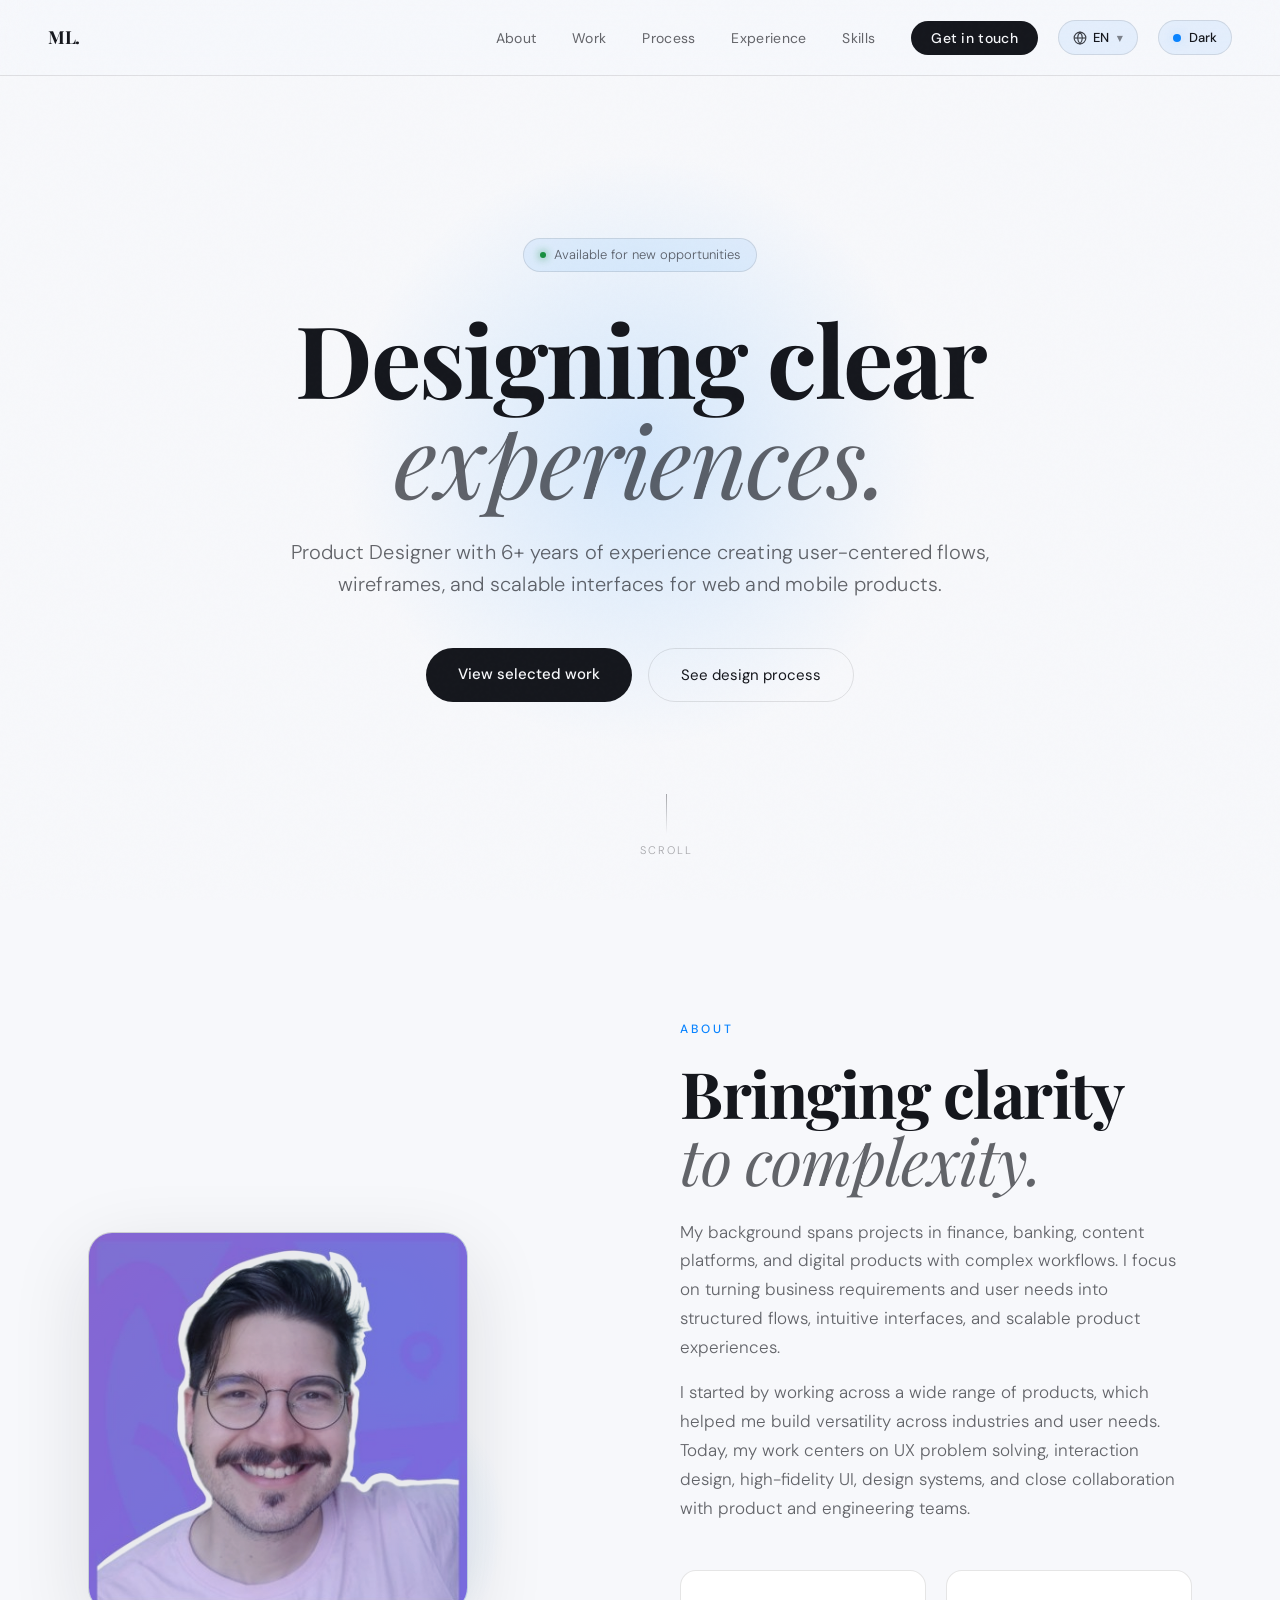
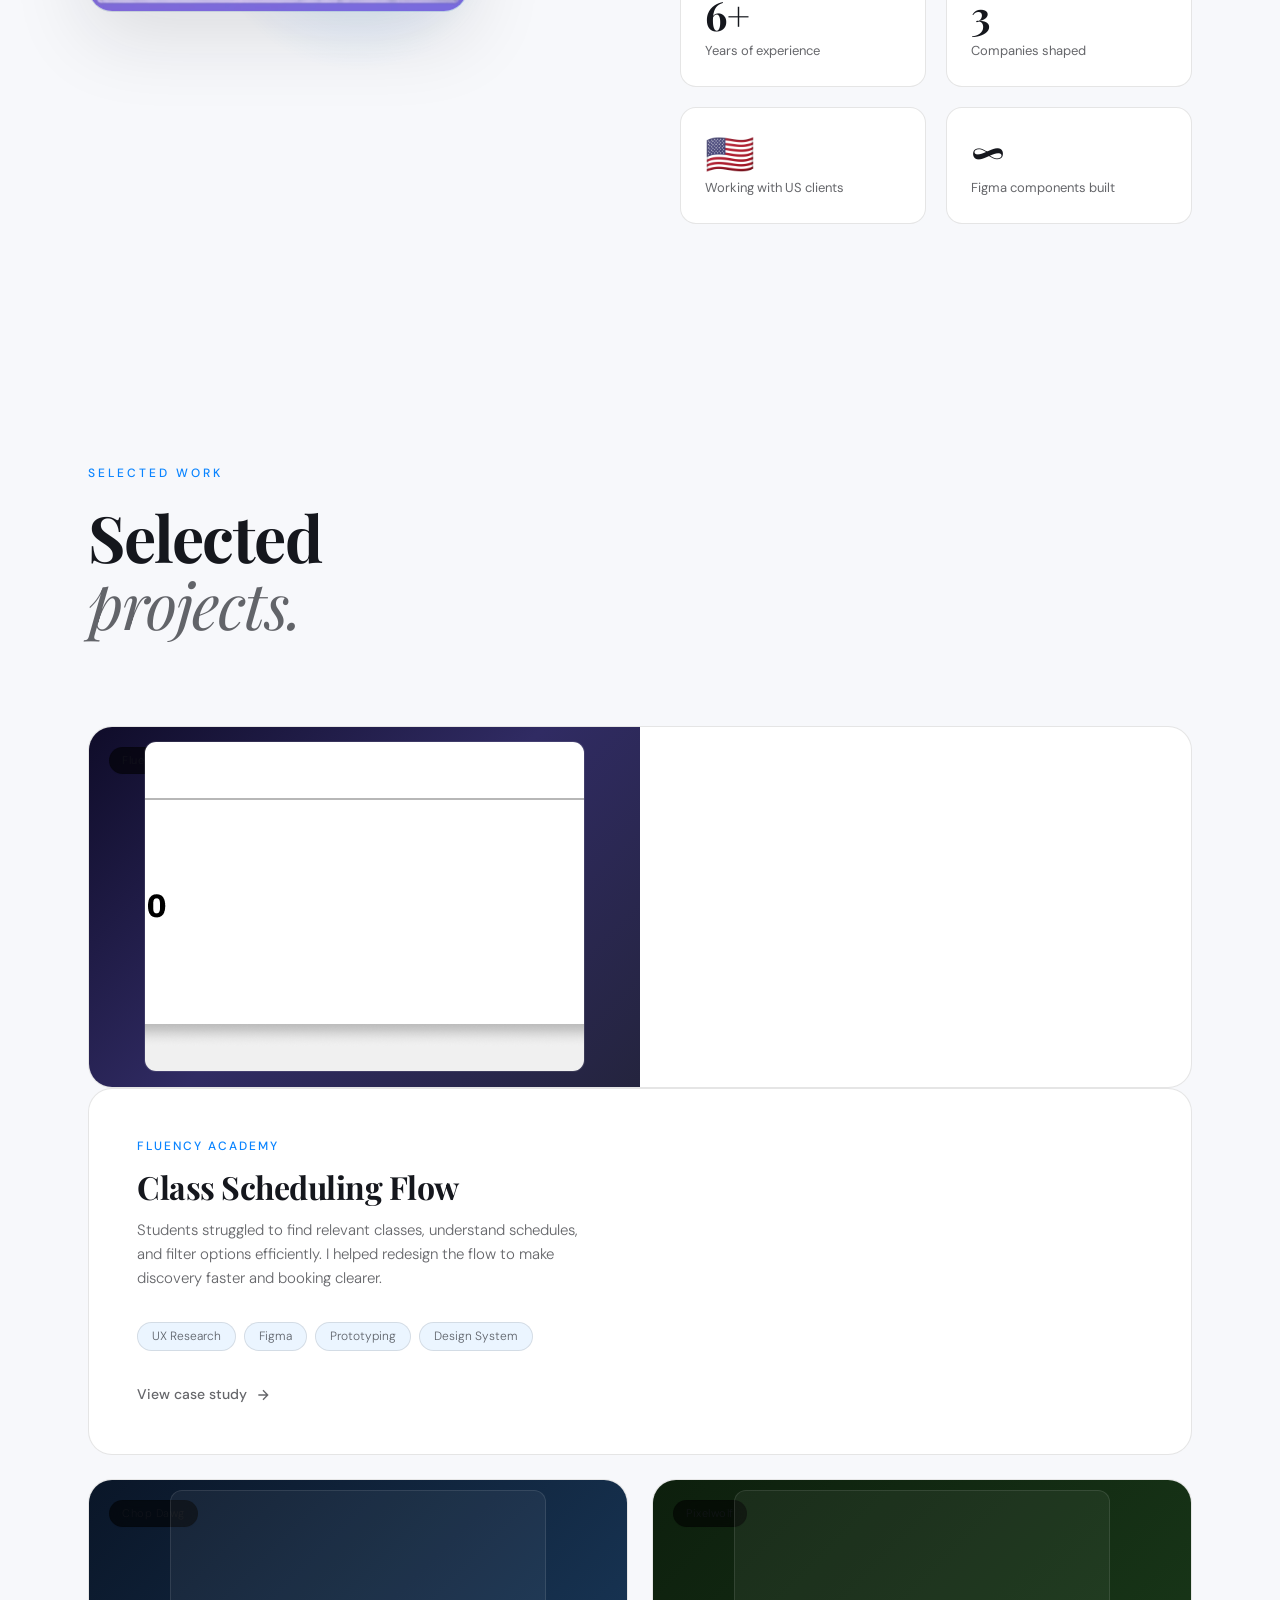
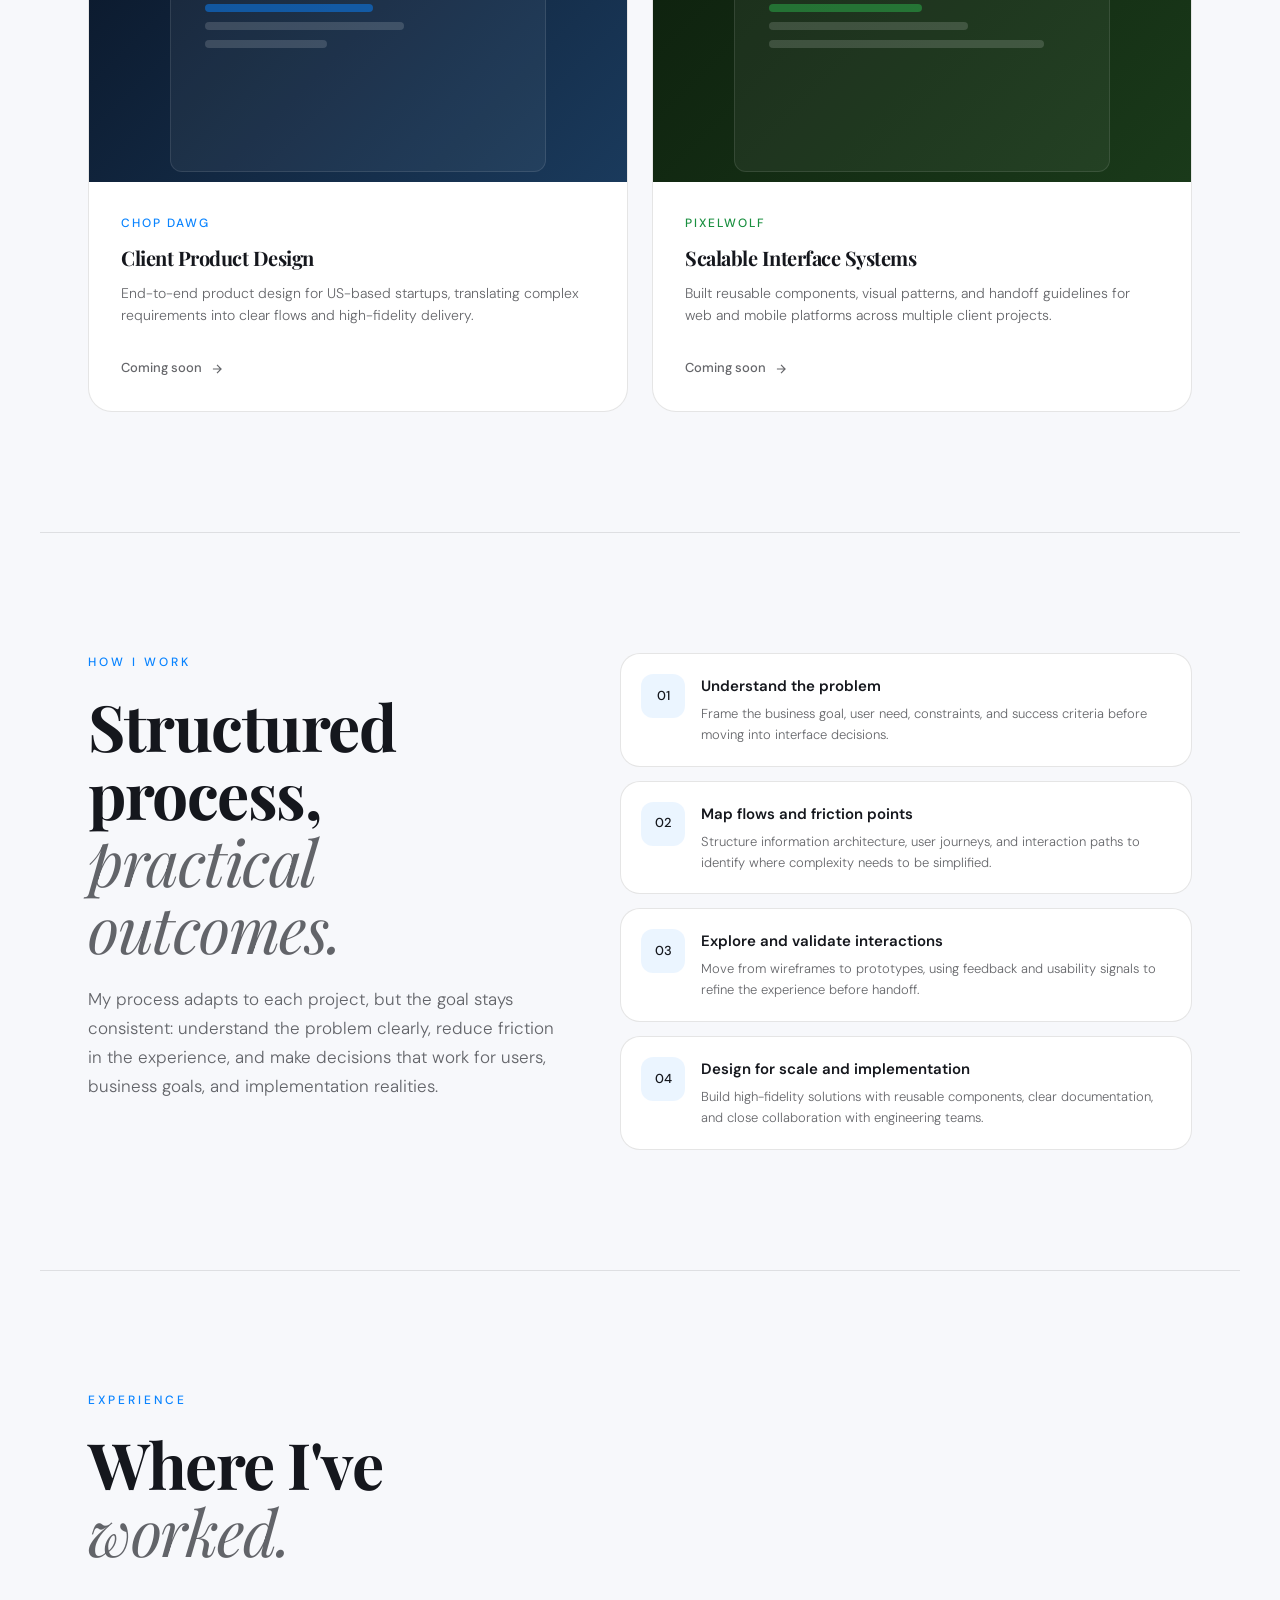
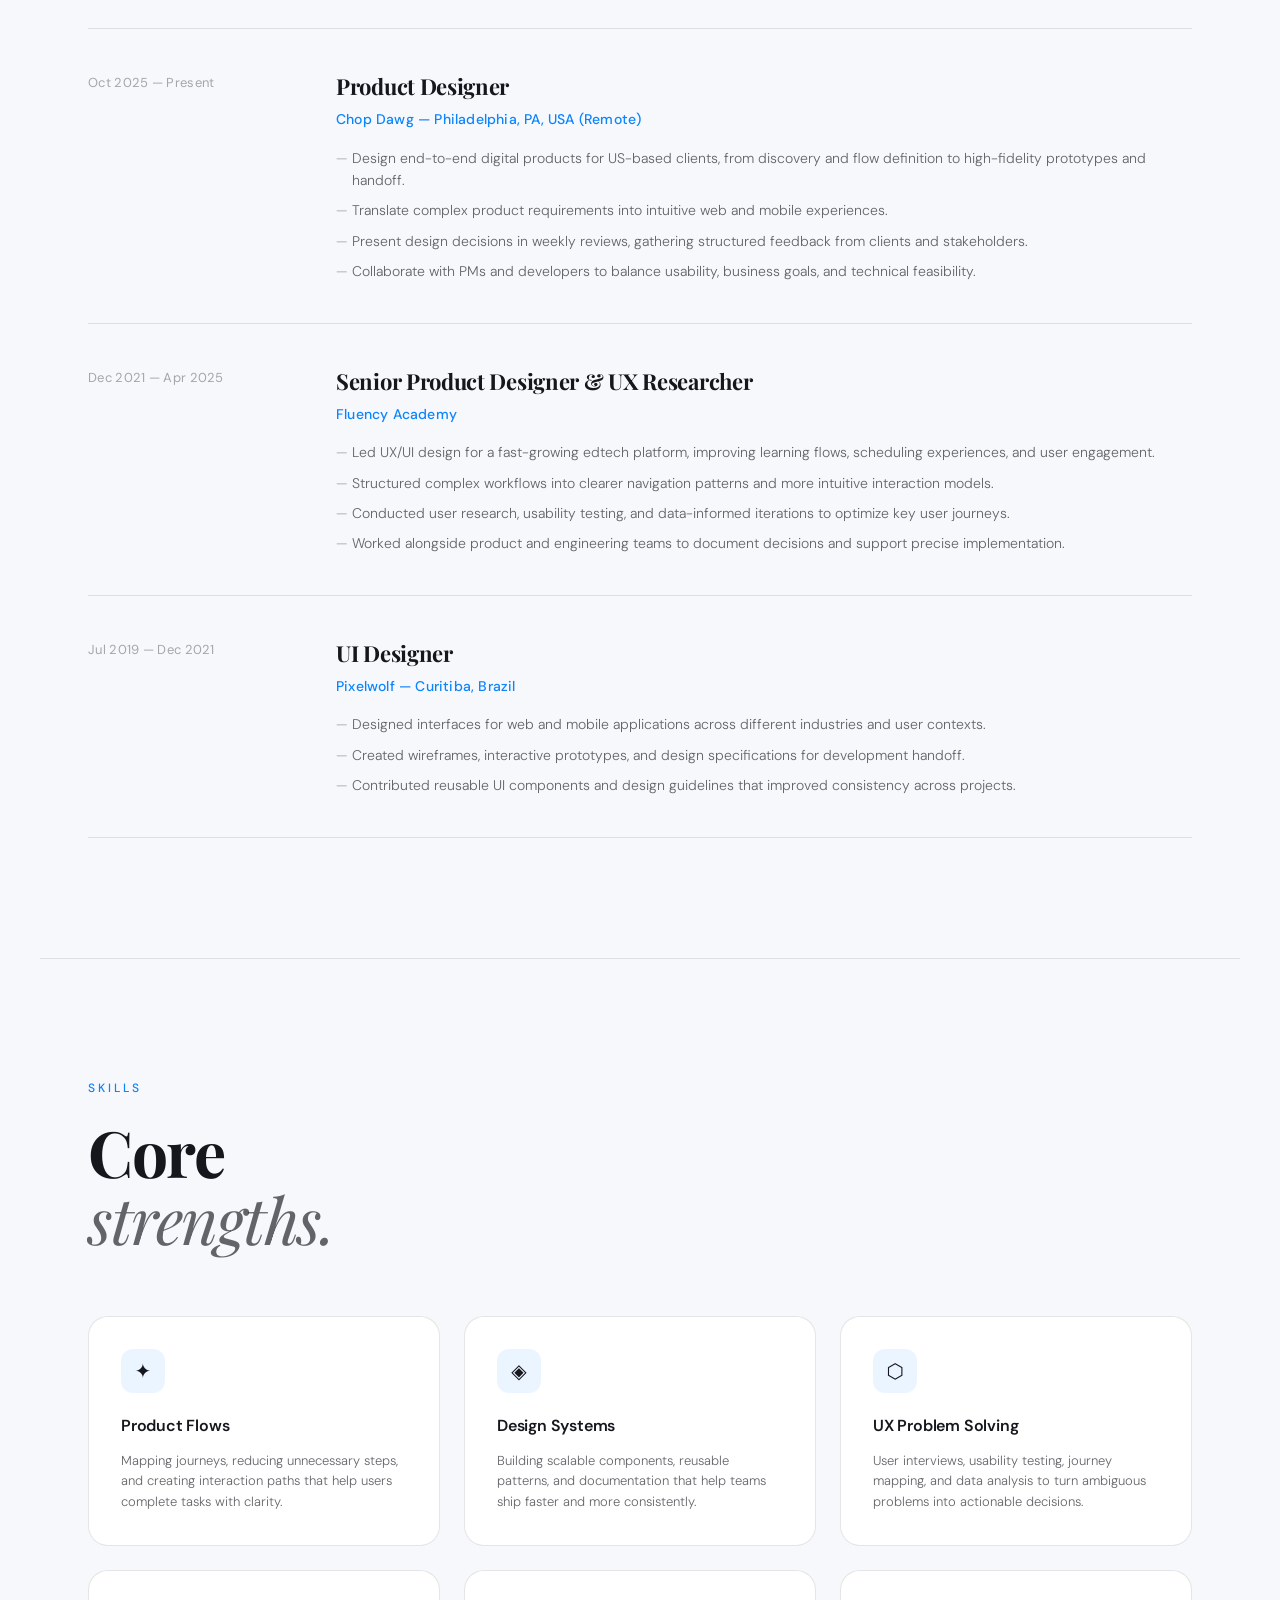
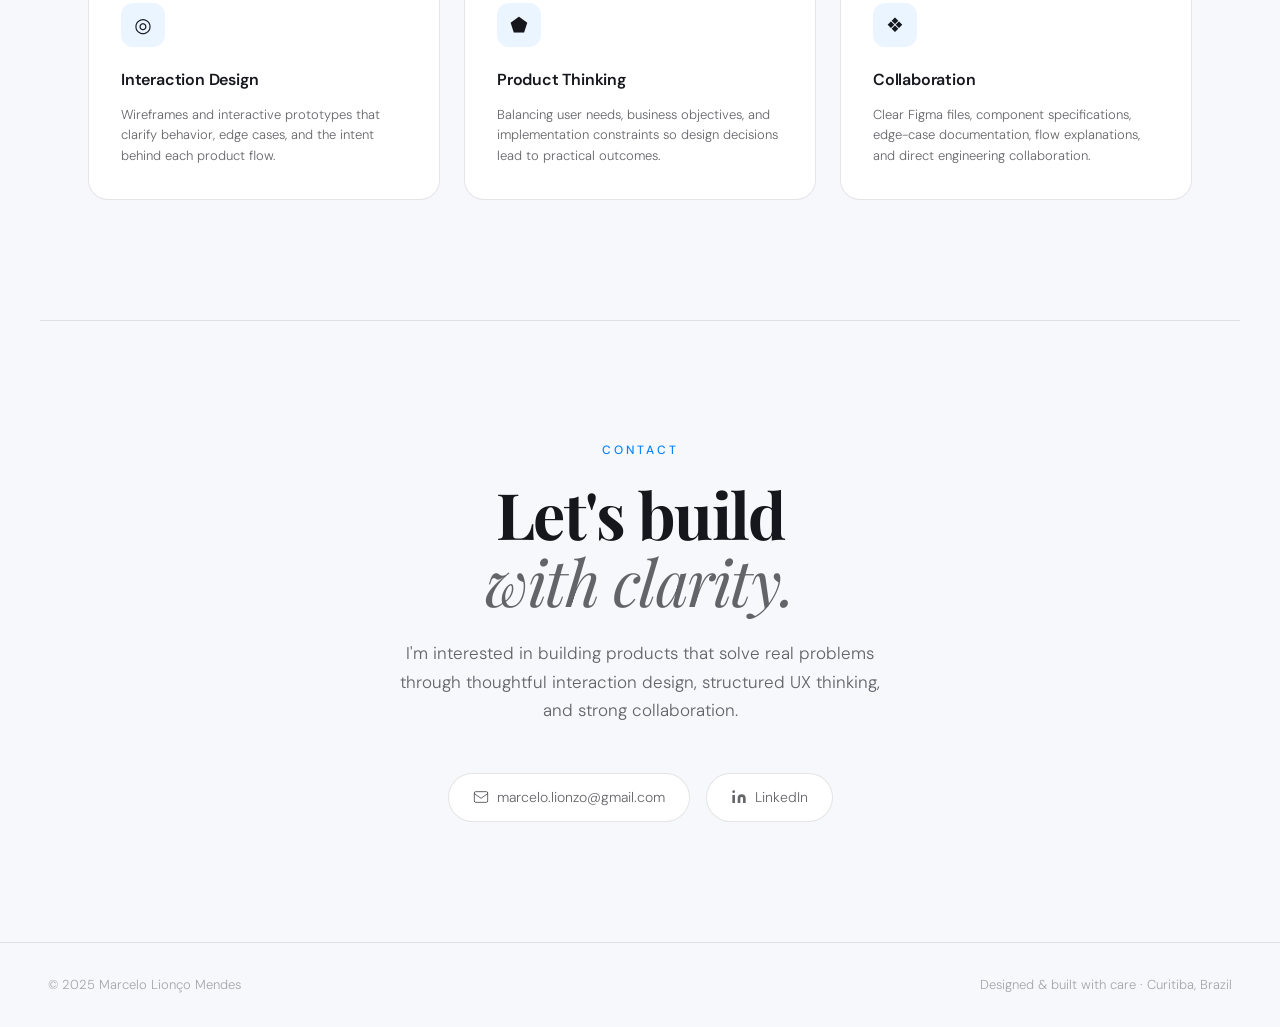
==== commit fc7f86ea: "Update project card visual with an image Replaced mock UI div with an image for the Fluency Academy " ====
--- a/index.html
+++ b/index.html
@@ -1147,14 +1147,15 @@
         <div class="project-visual" style="background: linear-gradient(135deg, #0f0c29 0%, #302b63 50%, #24243e 100%);">
           <span class="tag" data-i18n="project_fa_company">Fluency Academy</span>
           <div class="project-visual-inner">
-            <div class="mock-ui">
+            <img src="assets/entry-point-after.png" alt="Calendar applied on the Fluency Talks interface." />
+            <!--- <div class="mock-ui">
               <div class="mock-bar accent"></div>
               <div class="mock-bar long" style="margin-bottom: 14px;"></div>
               <div class="mock-cards">
                 <div class="mock-card-item"></div>
                 <div class="mock-card-item" style="background: rgba(10,132,255,0.2);"></div>
                 <div class="mock-card-item"></div>
-              </div>
+              </div> --->
               <div style="margin-top: 12px;">
                 <div class="mock-bar short"></div>
                 <div class="mock-bar medium"></div>
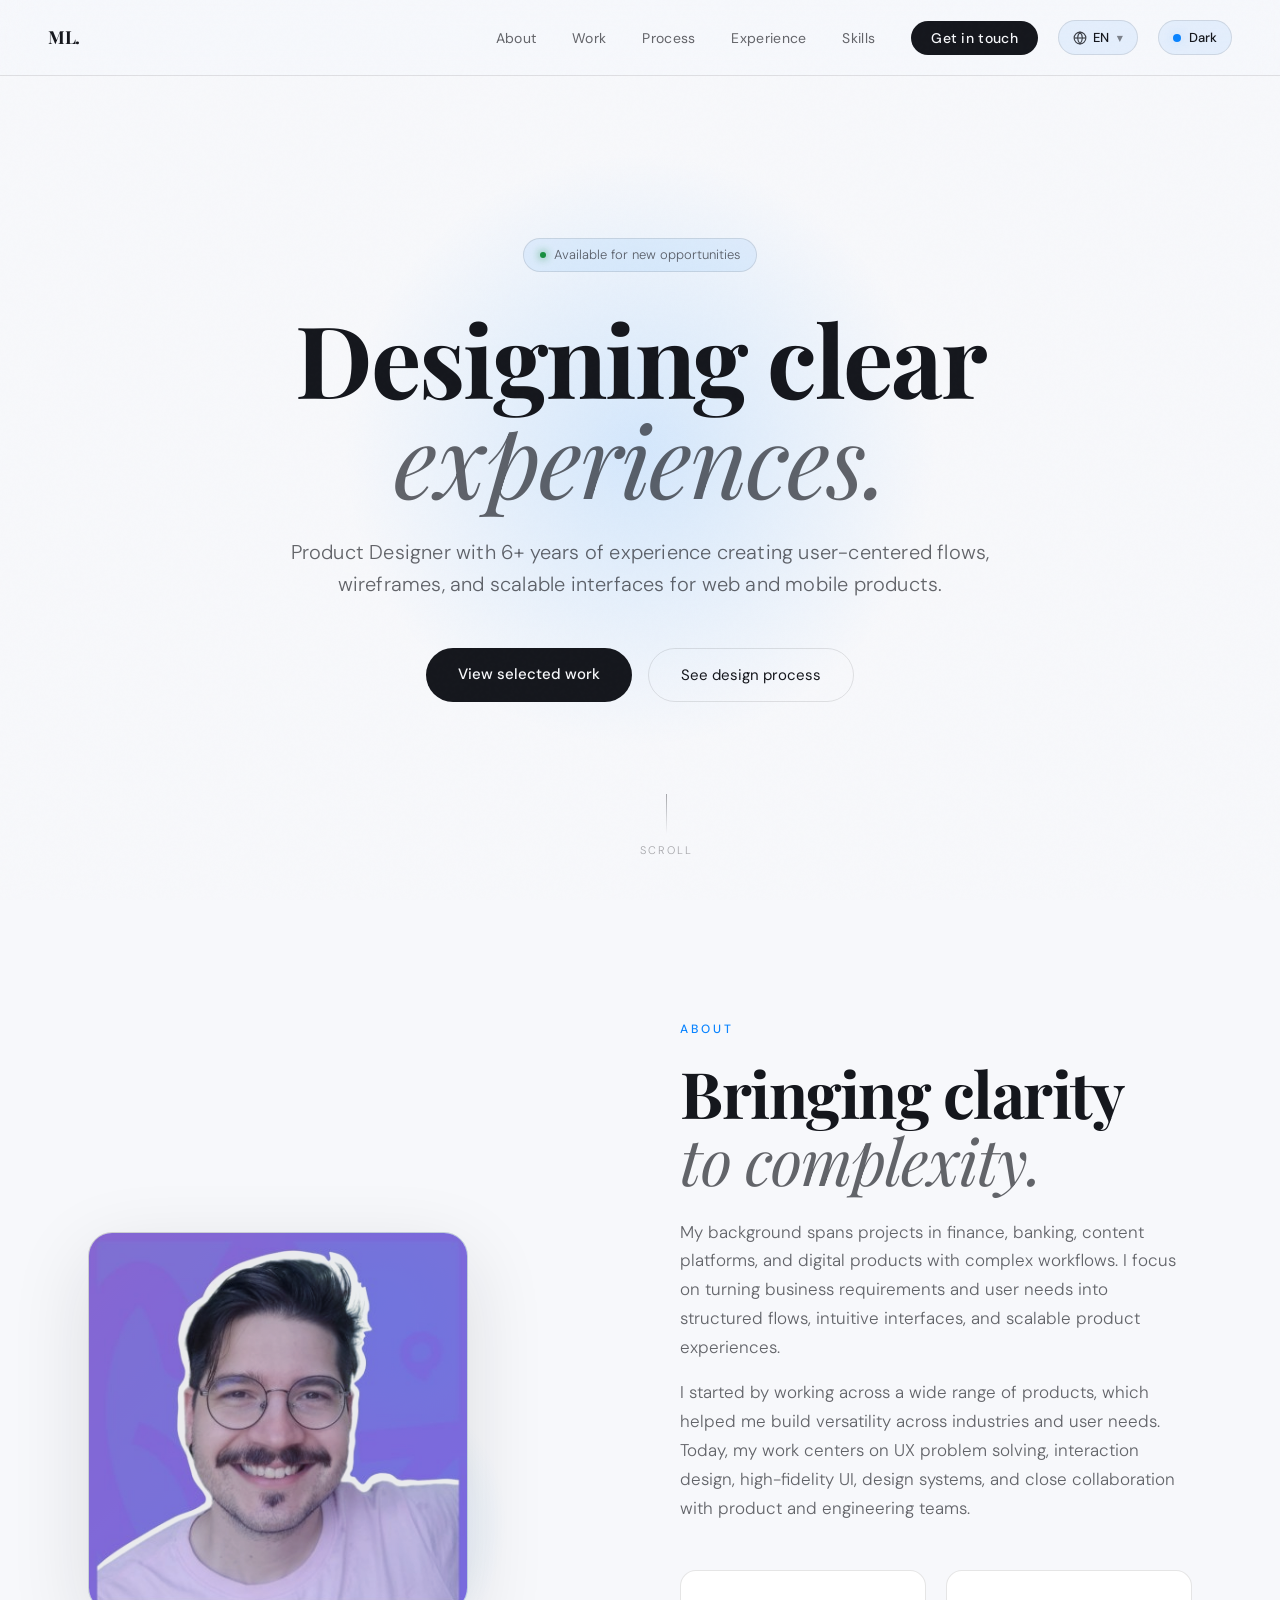
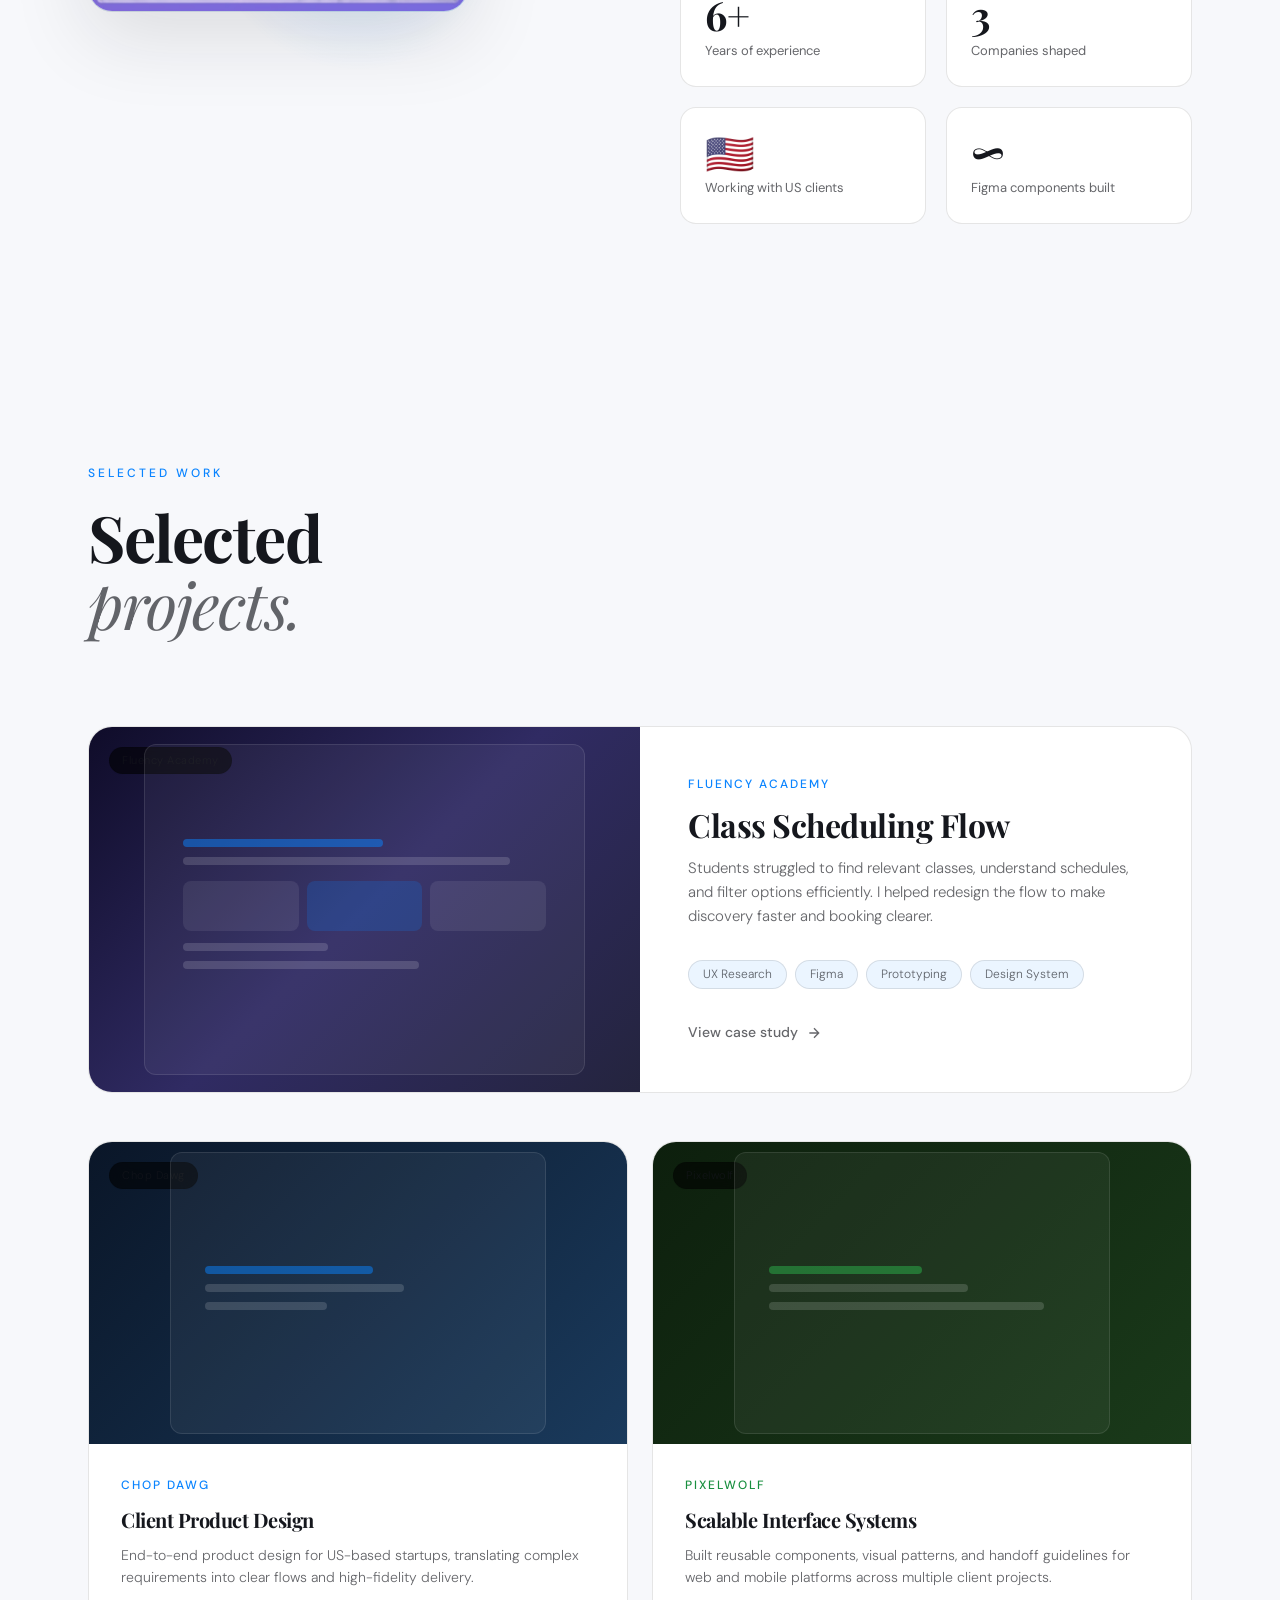
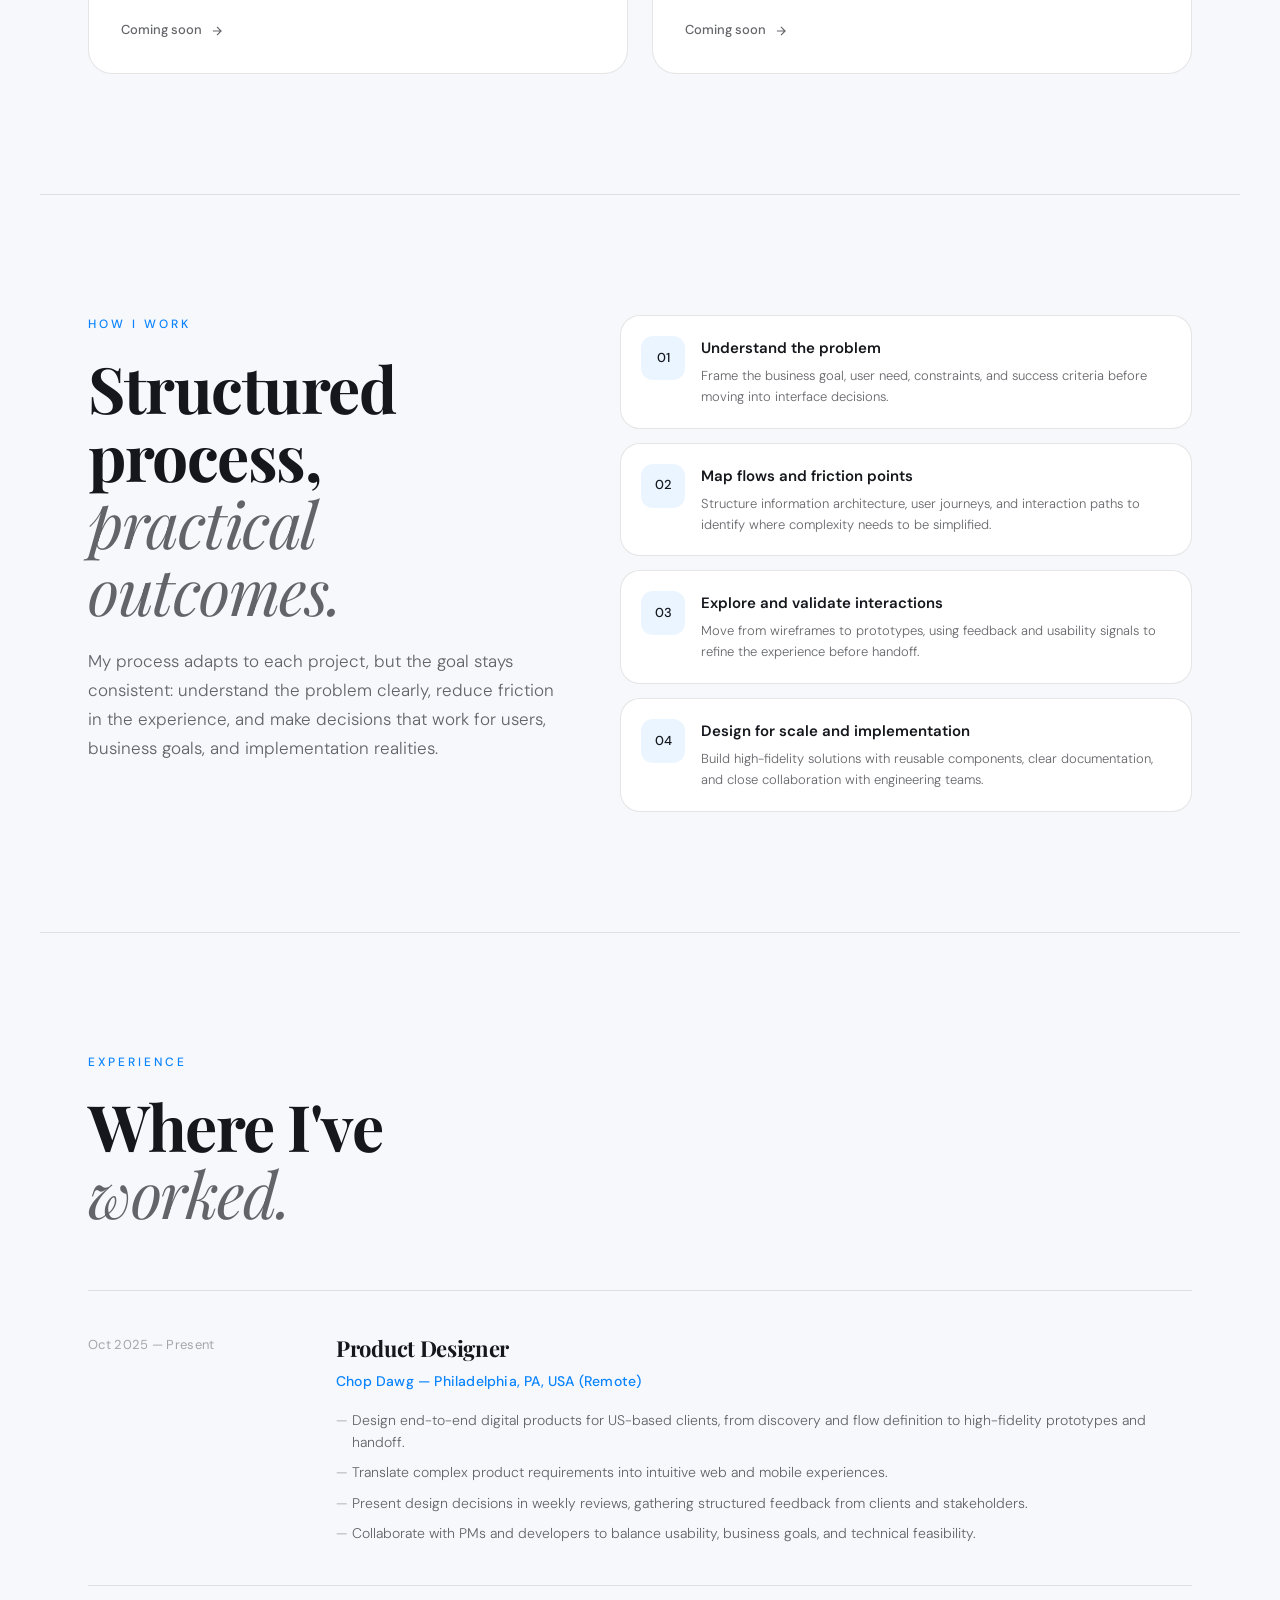
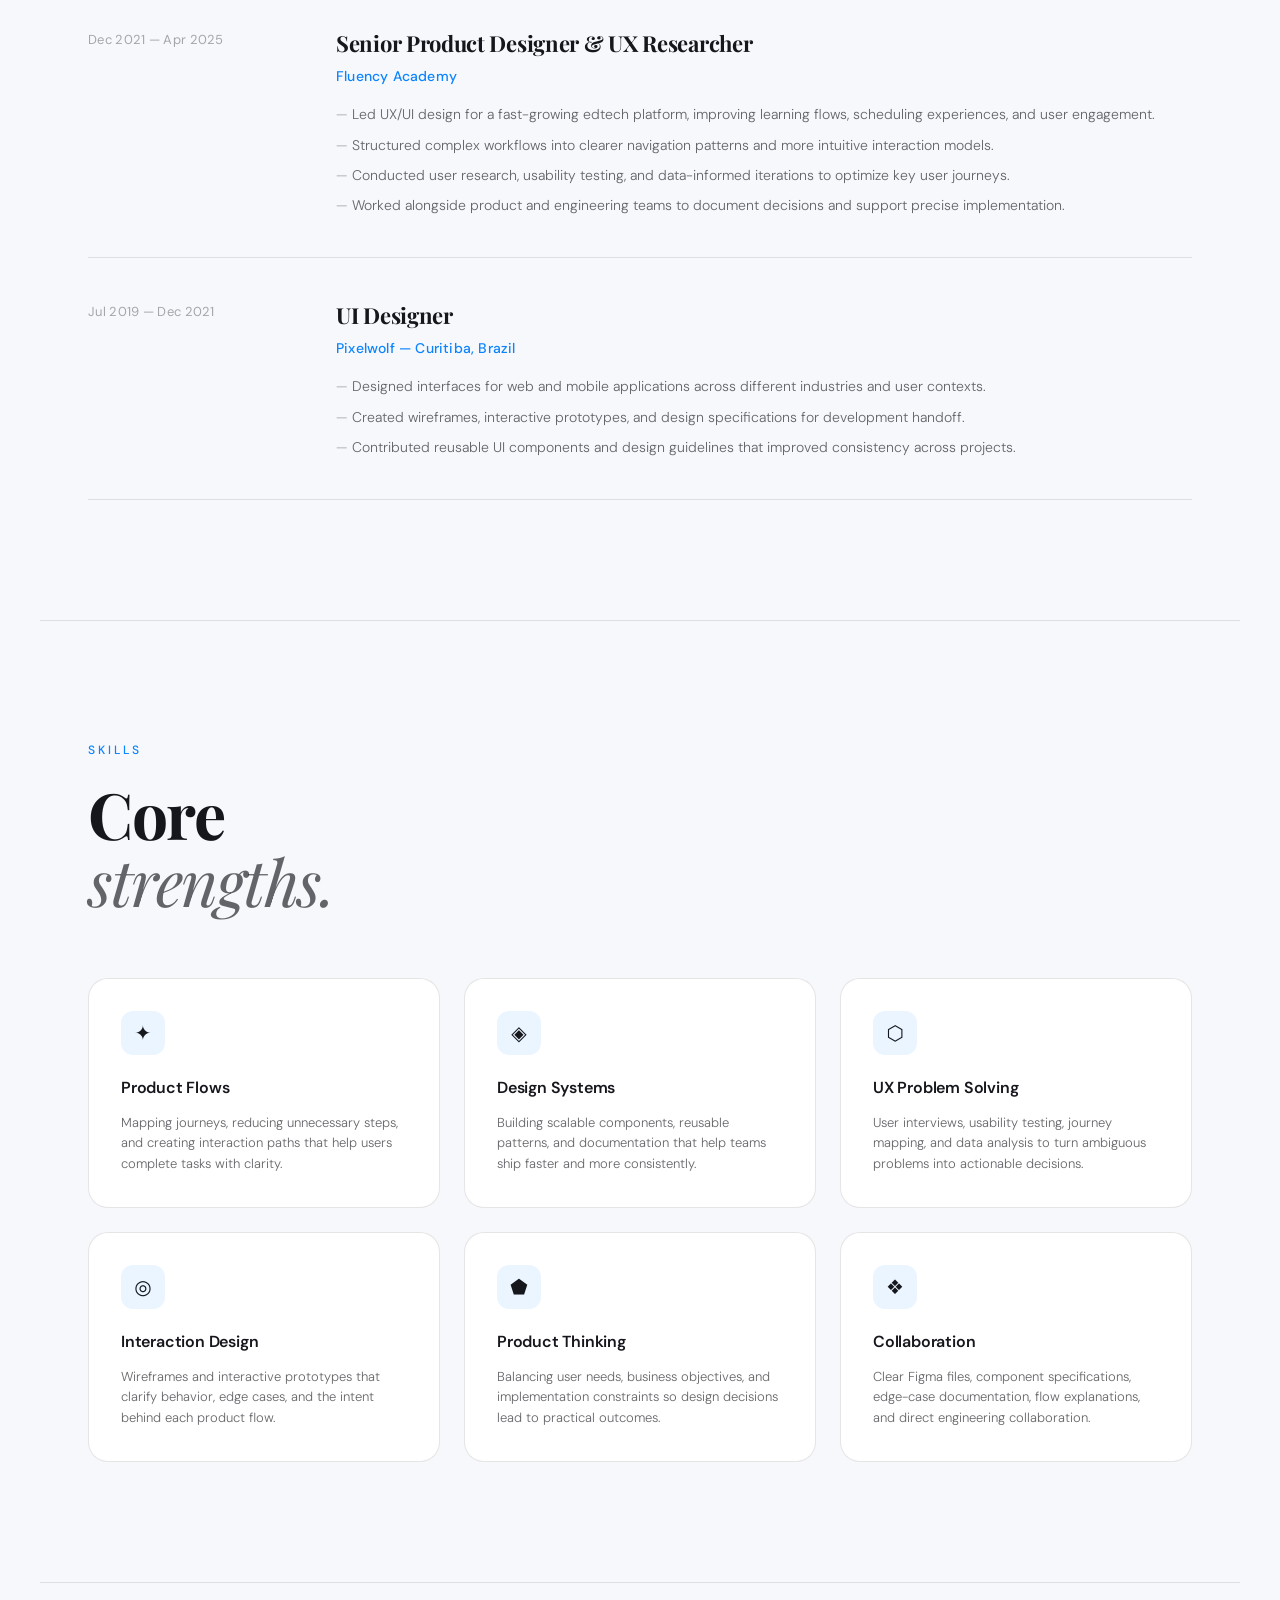
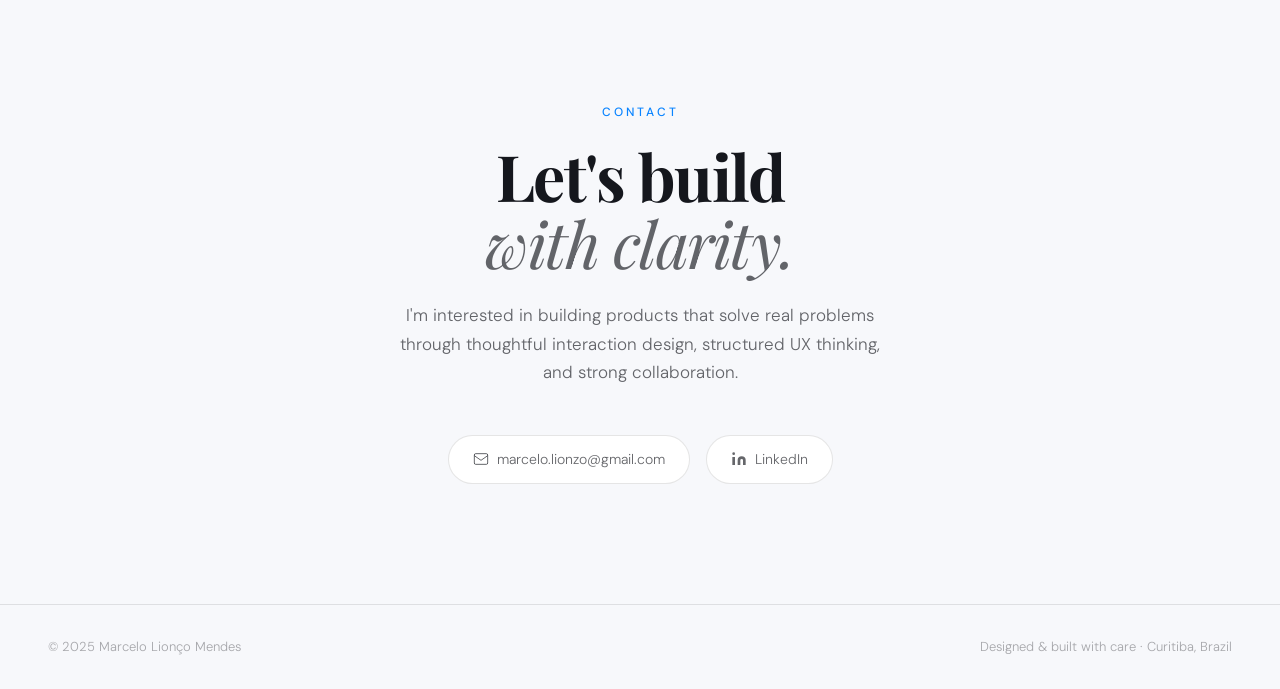
==== commit b582ac17: "Comment out image and adjust mock UI structure" ====
--- a/index.html
+++ b/index.html
@@ -1147,15 +1147,15 @@
         <div class="project-visual" style="background: linear-gradient(135deg, #0f0c29 0%, #302b63 50%, #24243e 100%);">
           <span class="tag" data-i18n="project_fa_company">Fluency Academy</span>
           <div class="project-visual-inner">
-            <img src="assets/entry-point-after.png" alt="Calendar applied on the Fluency Talks interface." />
-            <!--- <div class="mock-ui">
+            <!--- <img src="assets/entry-point-after.png" alt="Calendar applied on the Fluency Talks interface." /> --->
+            <div class="mock-ui">
               <div class="mock-bar accent"></div>
               <div class="mock-bar long" style="margin-bottom: 14px;"></div>
               <div class="mock-cards">
                 <div class="mock-card-item"></div>
                 <div class="mock-card-item" style="background: rgba(10,132,255,0.2);"></div>
                 <div class="mock-card-item"></div>
-              </div> --->
+              </div>
               <div style="margin-top: 12px;">
                 <div class="mock-bar short"></div>
                 <div class="mock-bar medium"></div>
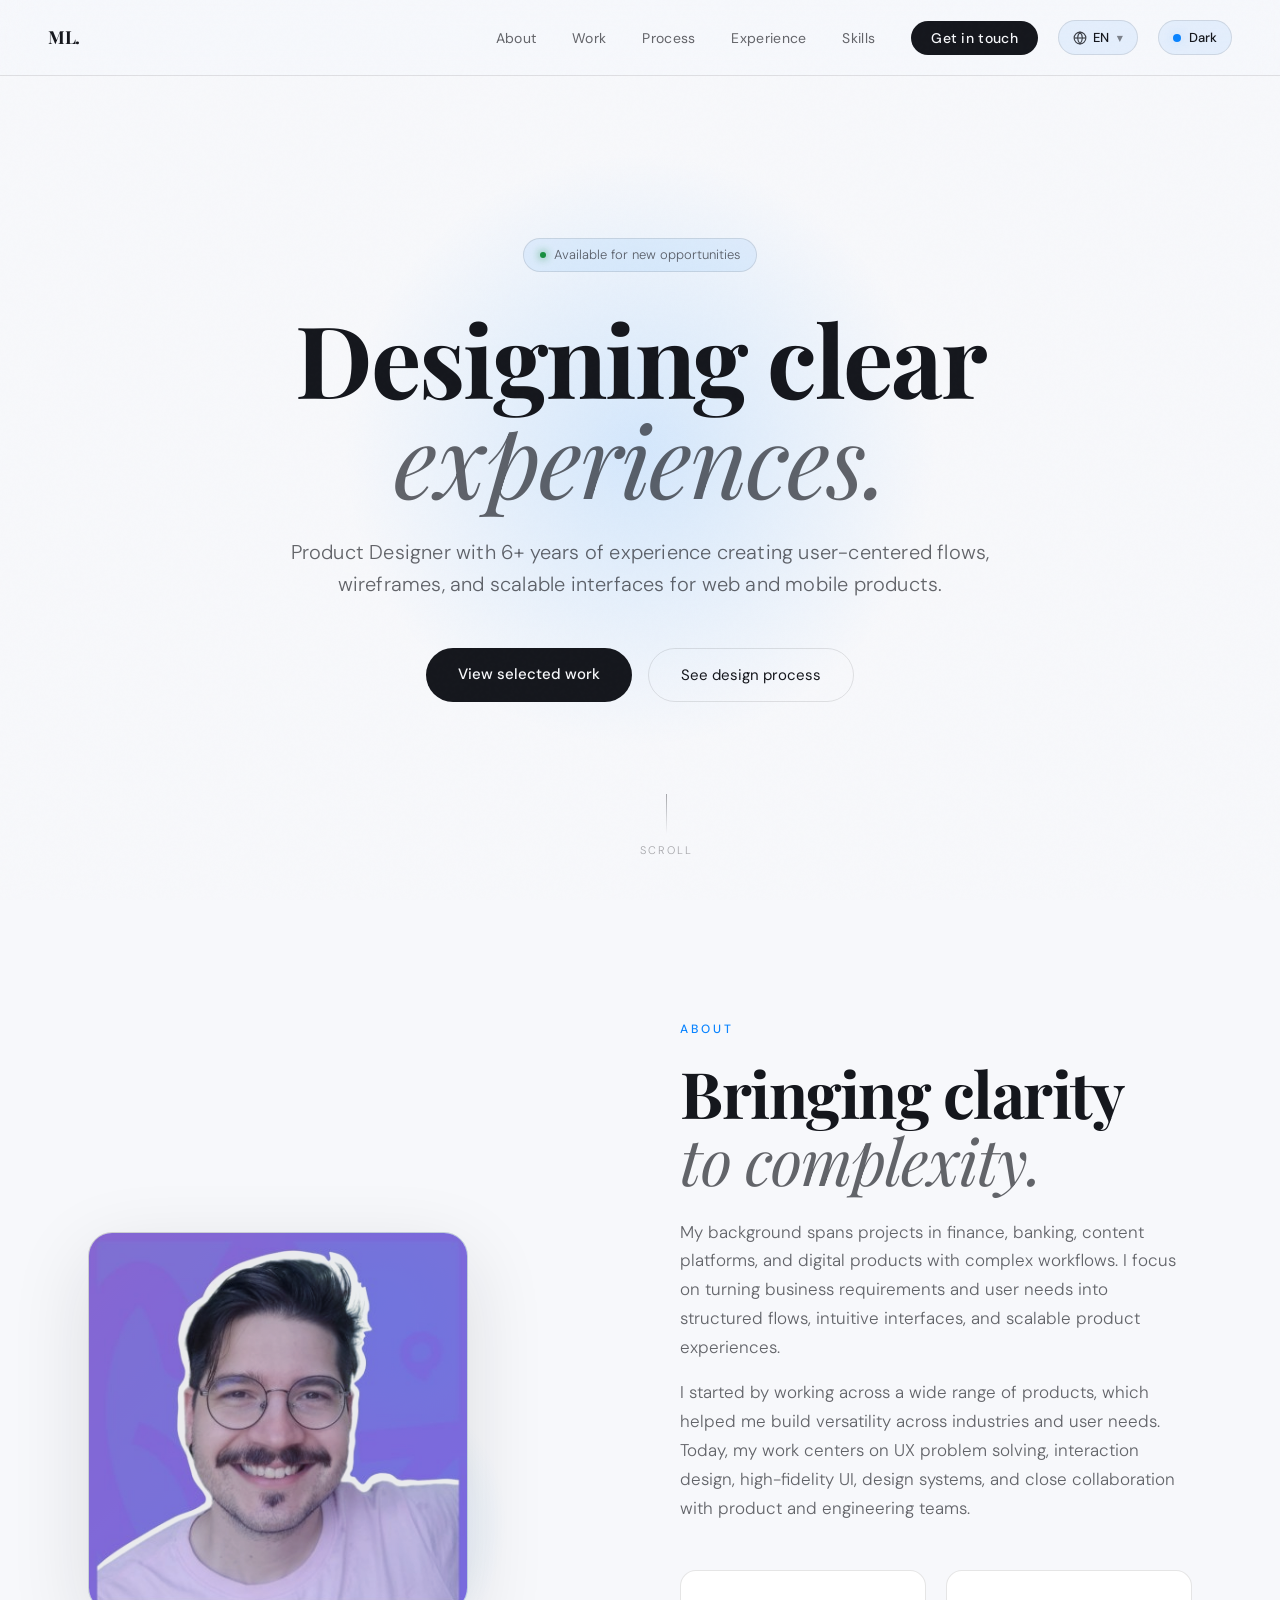
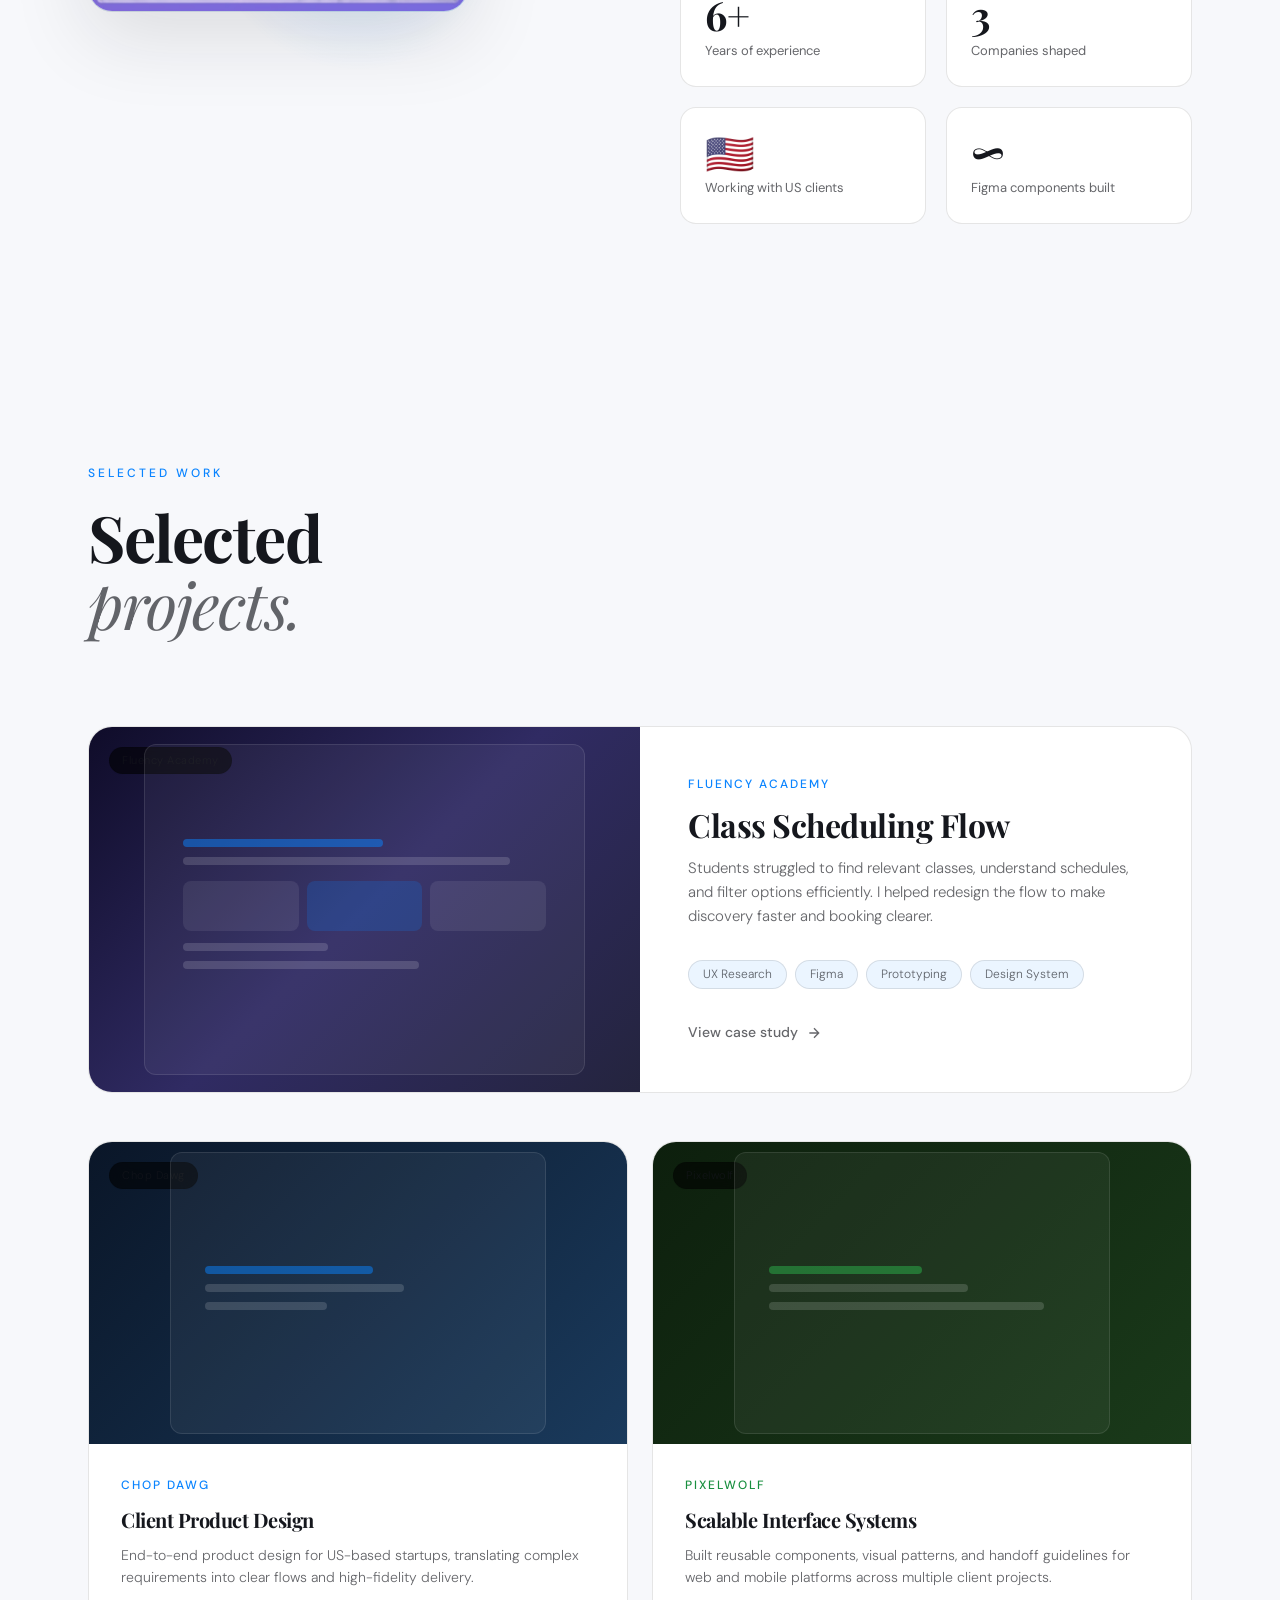
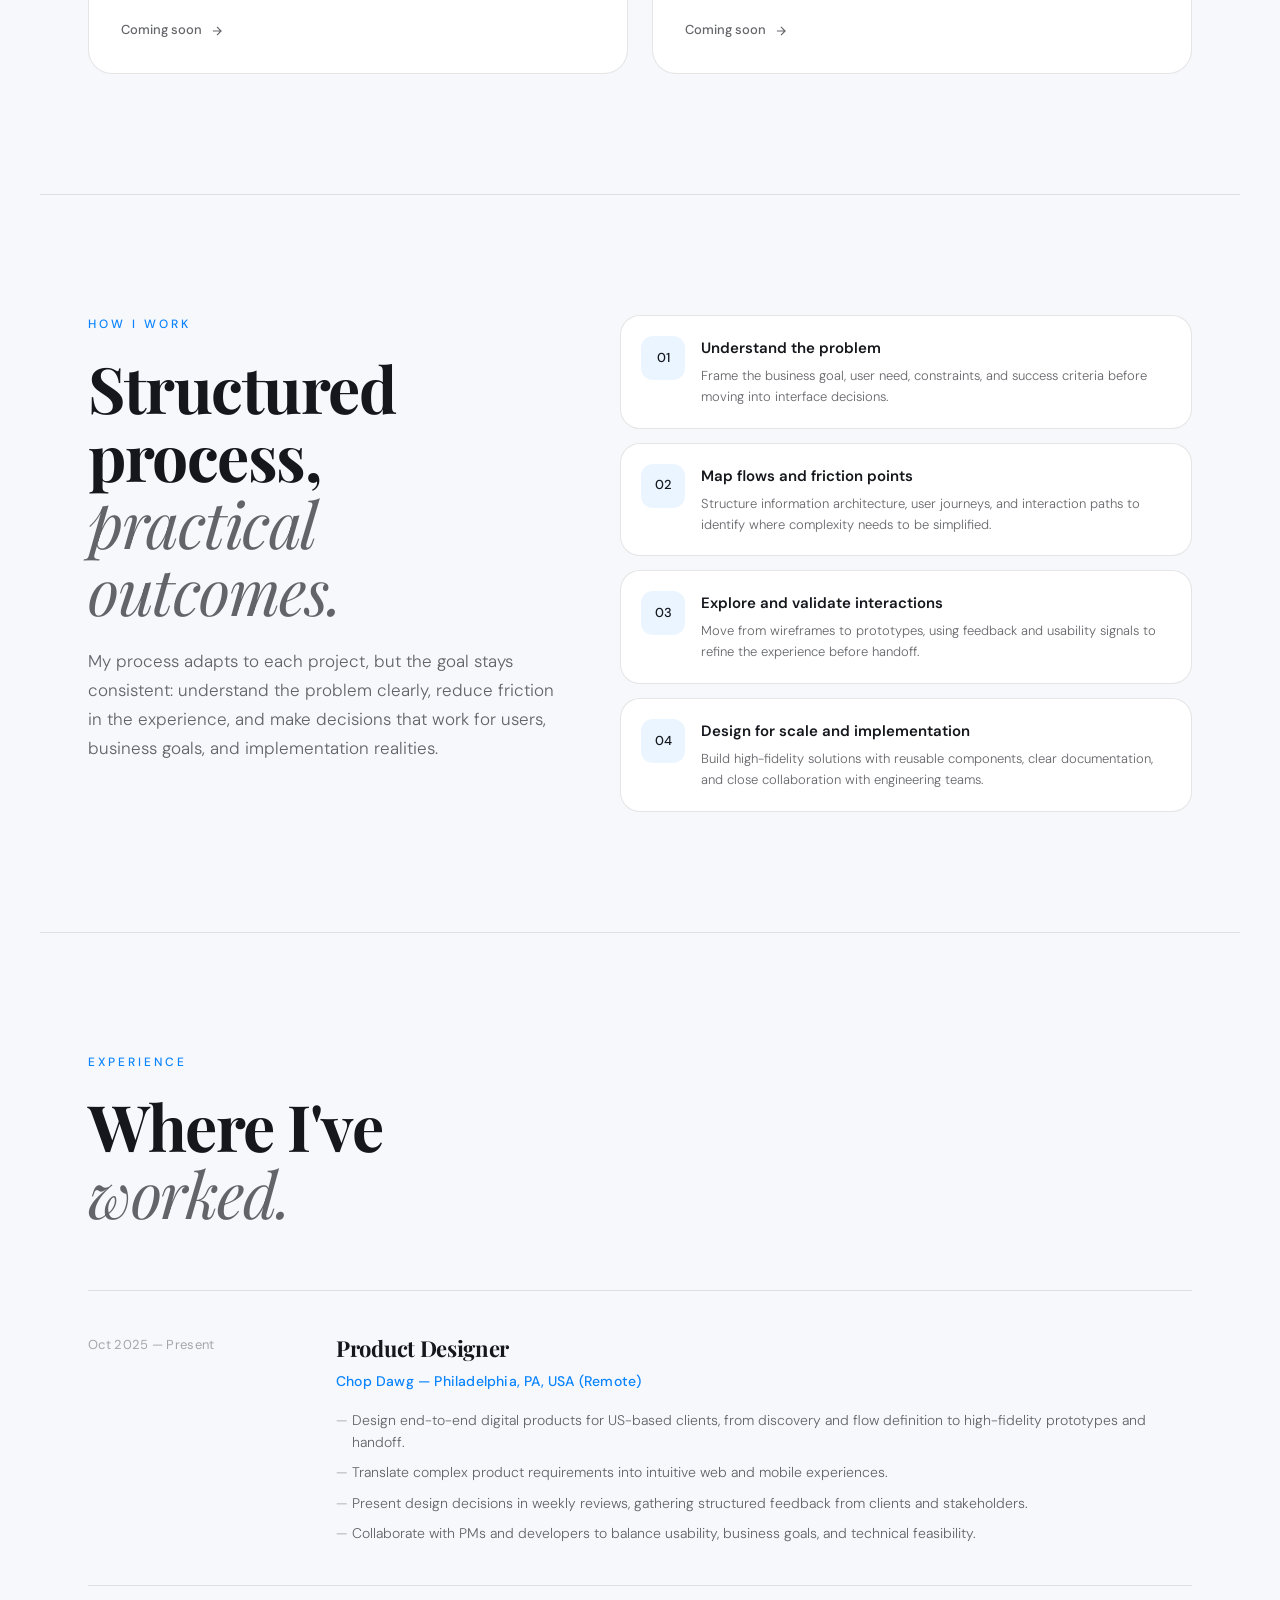
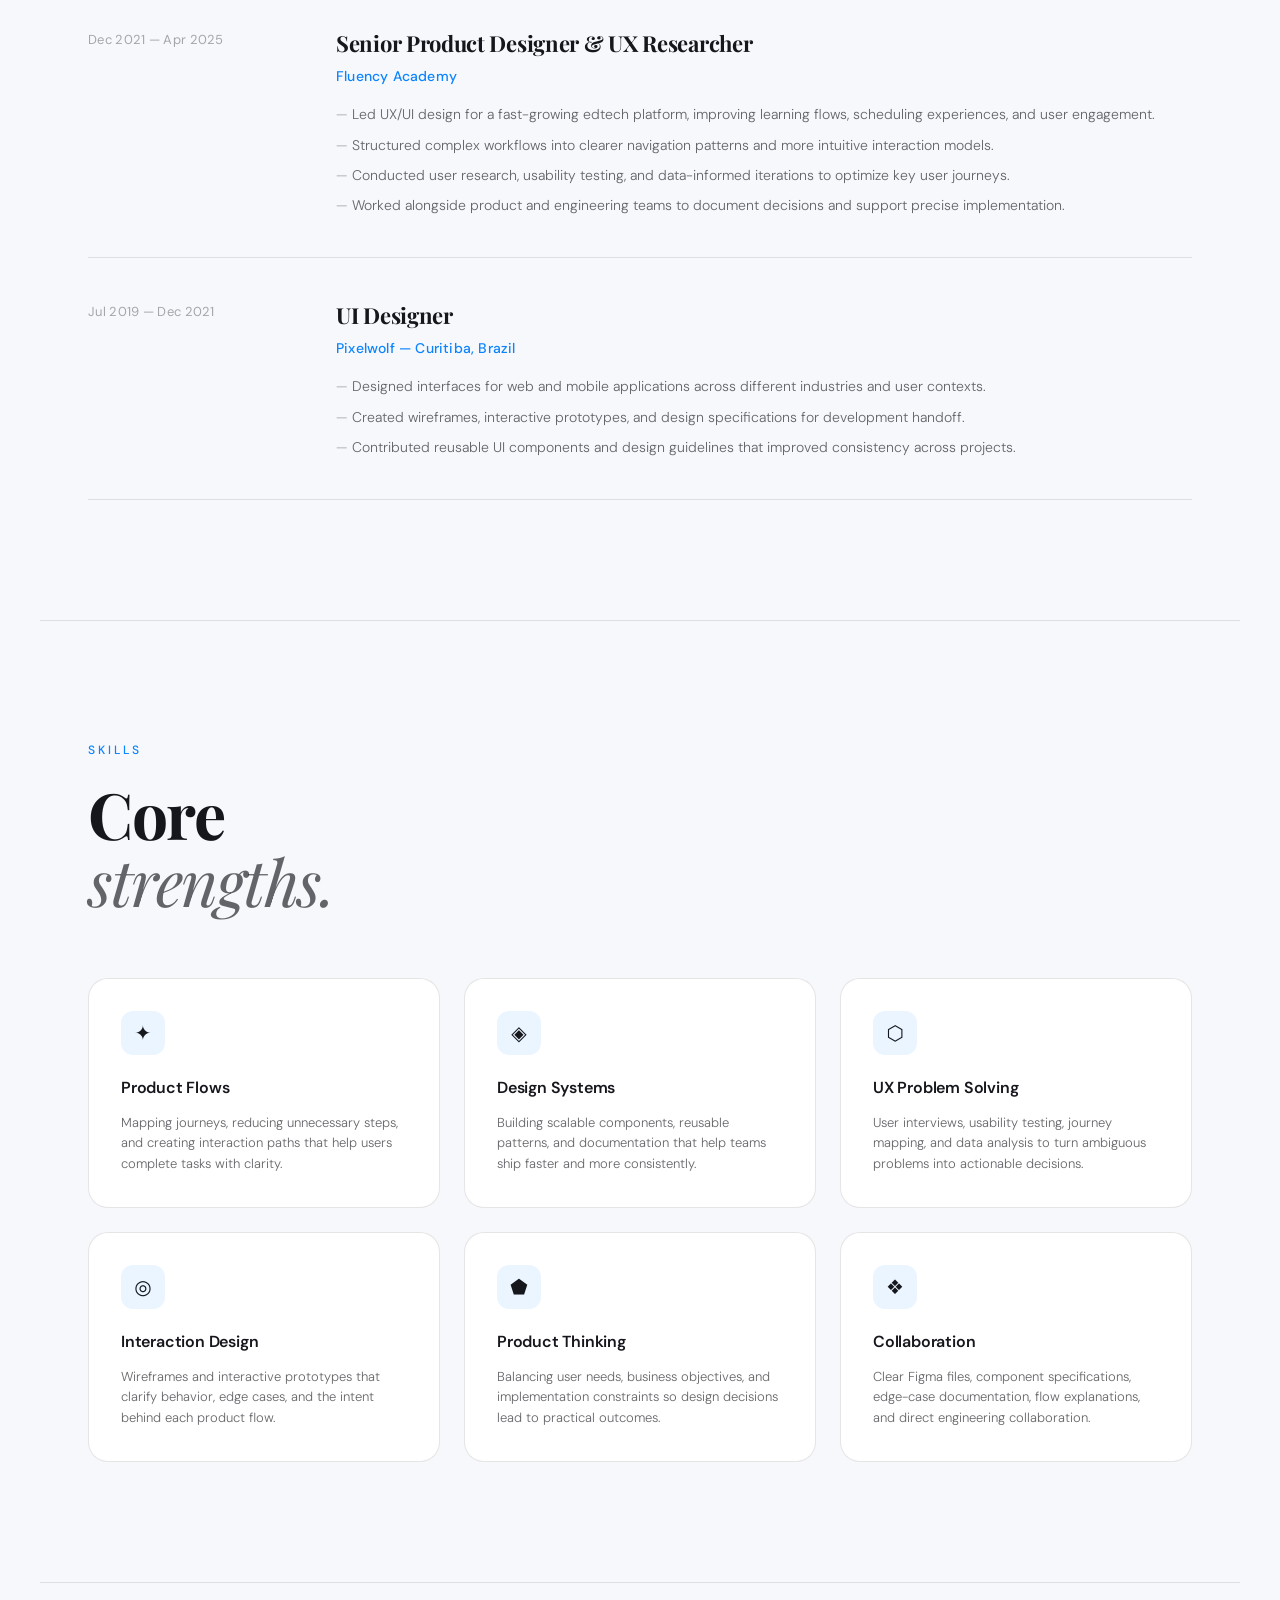
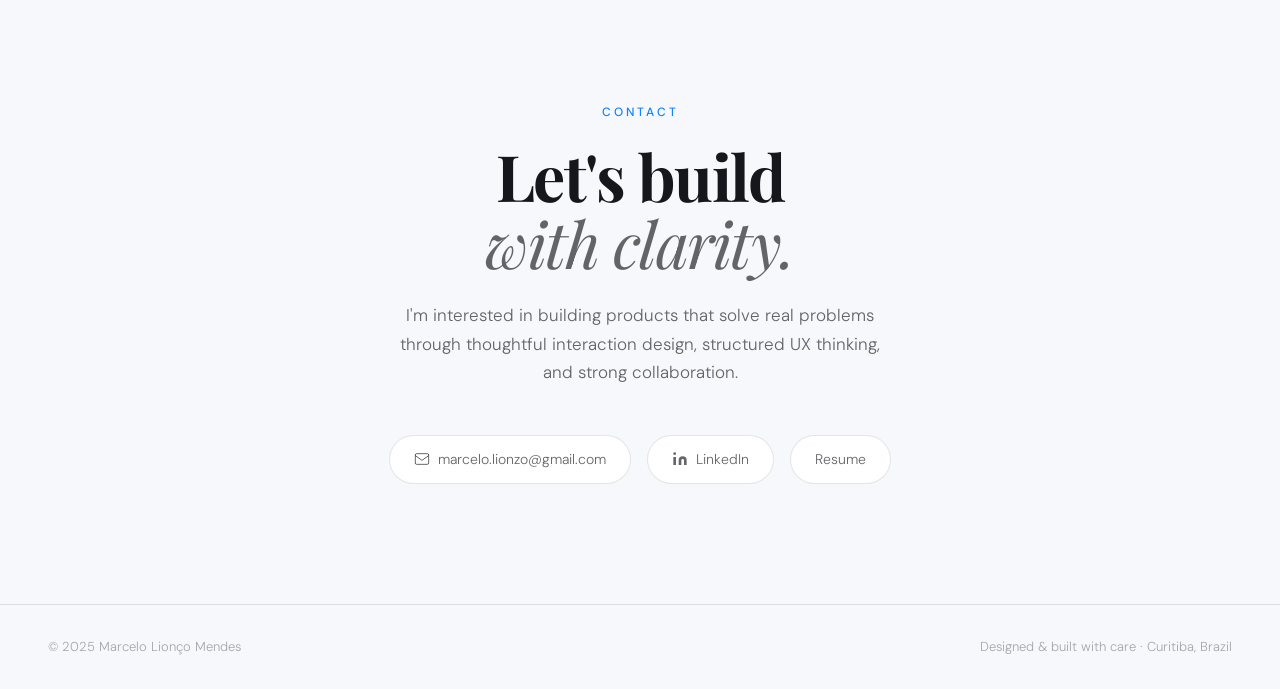
==== commit 673fb1c5: "Add link to resume in index.html" ====
--- a/index.html
+++ b/index.html
@@ -1389,6 +1389,9 @@
         </svg>
         LinkedIn
       </a>
+      <a href="https://lionzo.github.io/curriculo" target="_blank" rel="noreferrer" class="contact-pill">
+        Resume
+      </a>
     </div>
   </div>
 
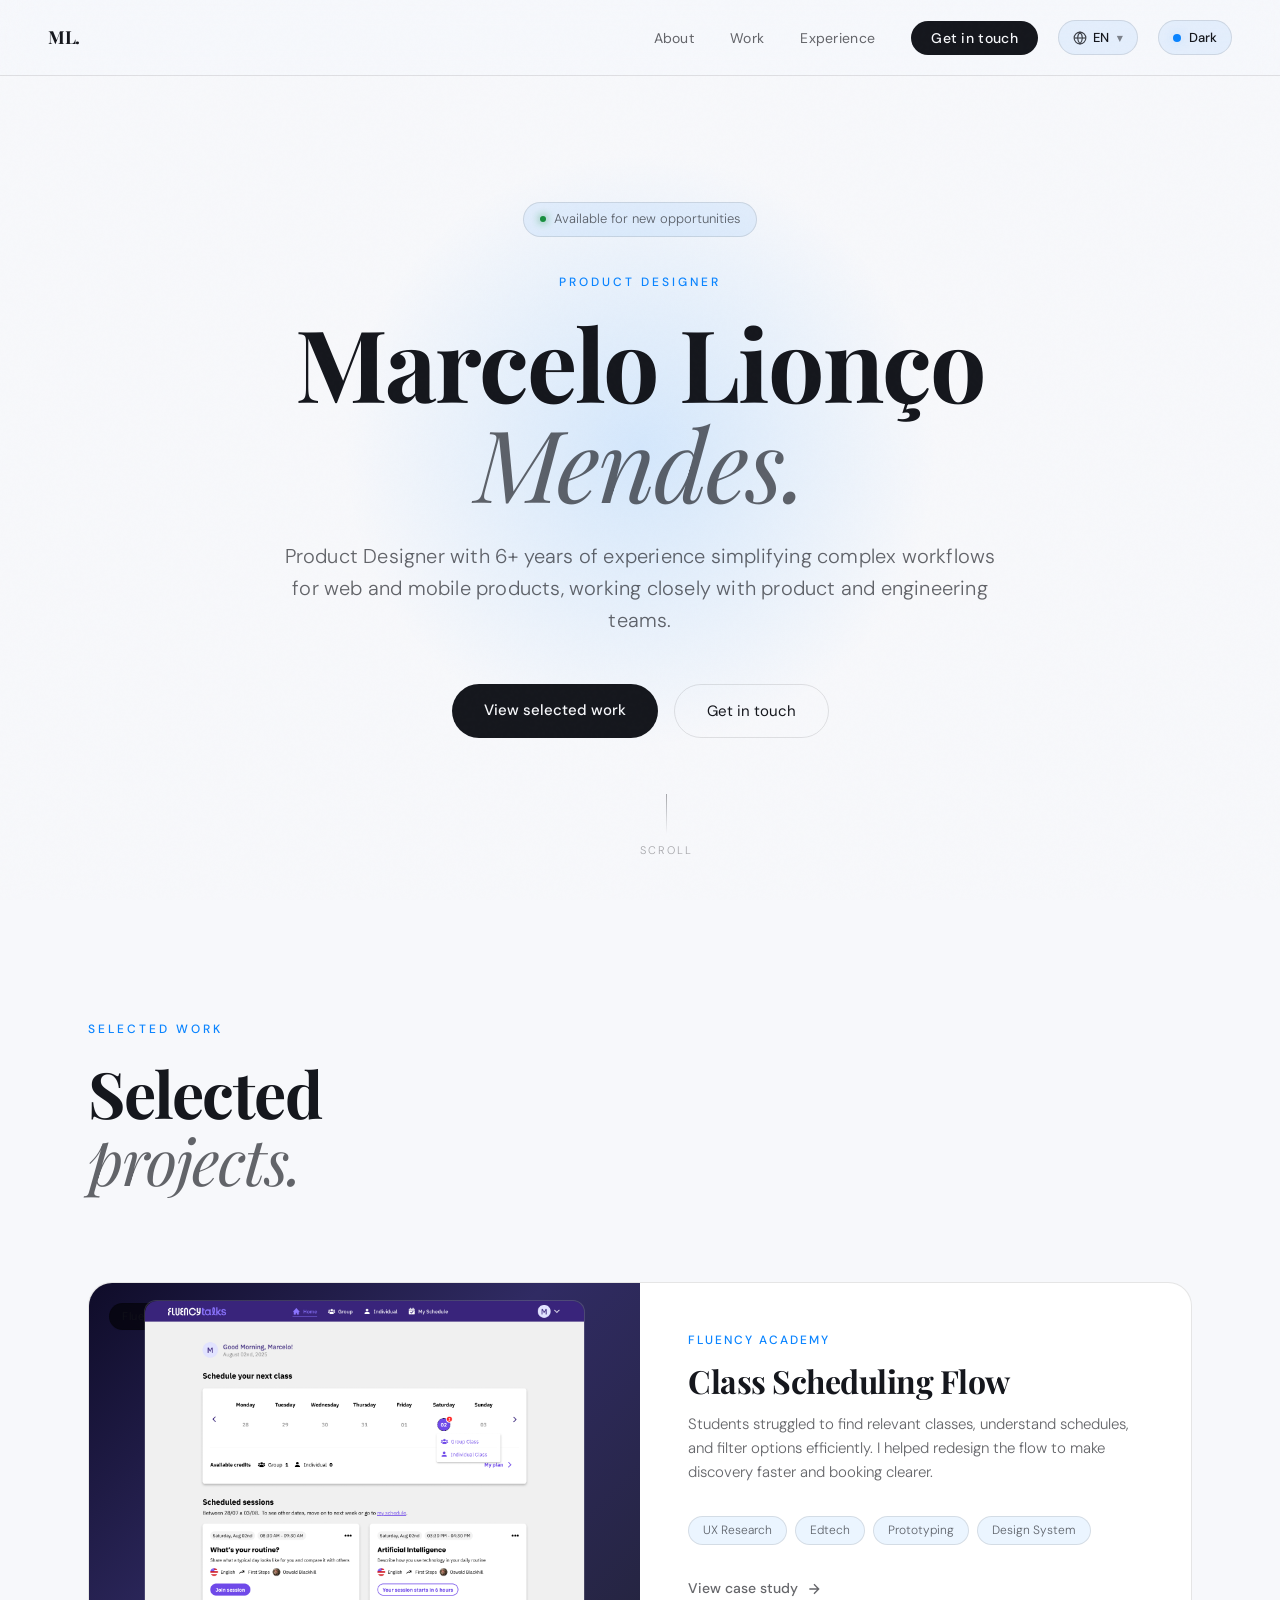
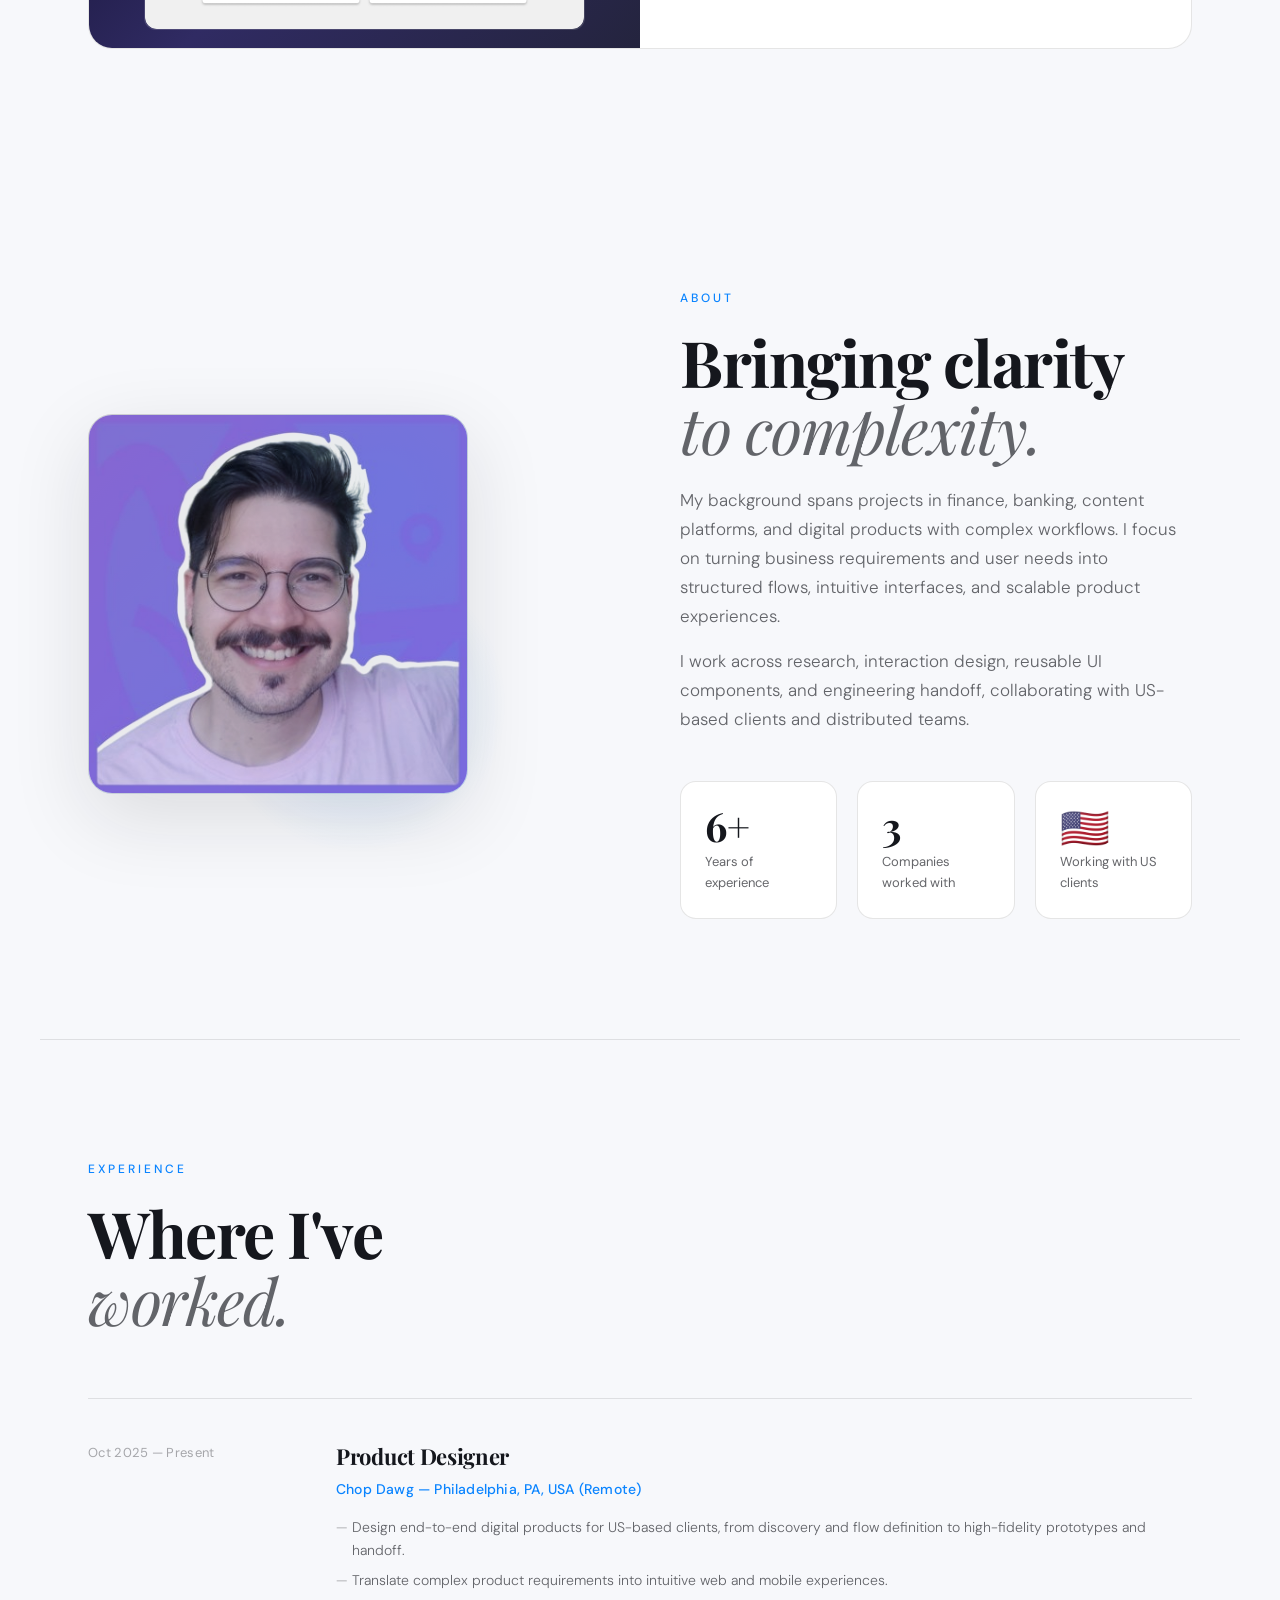
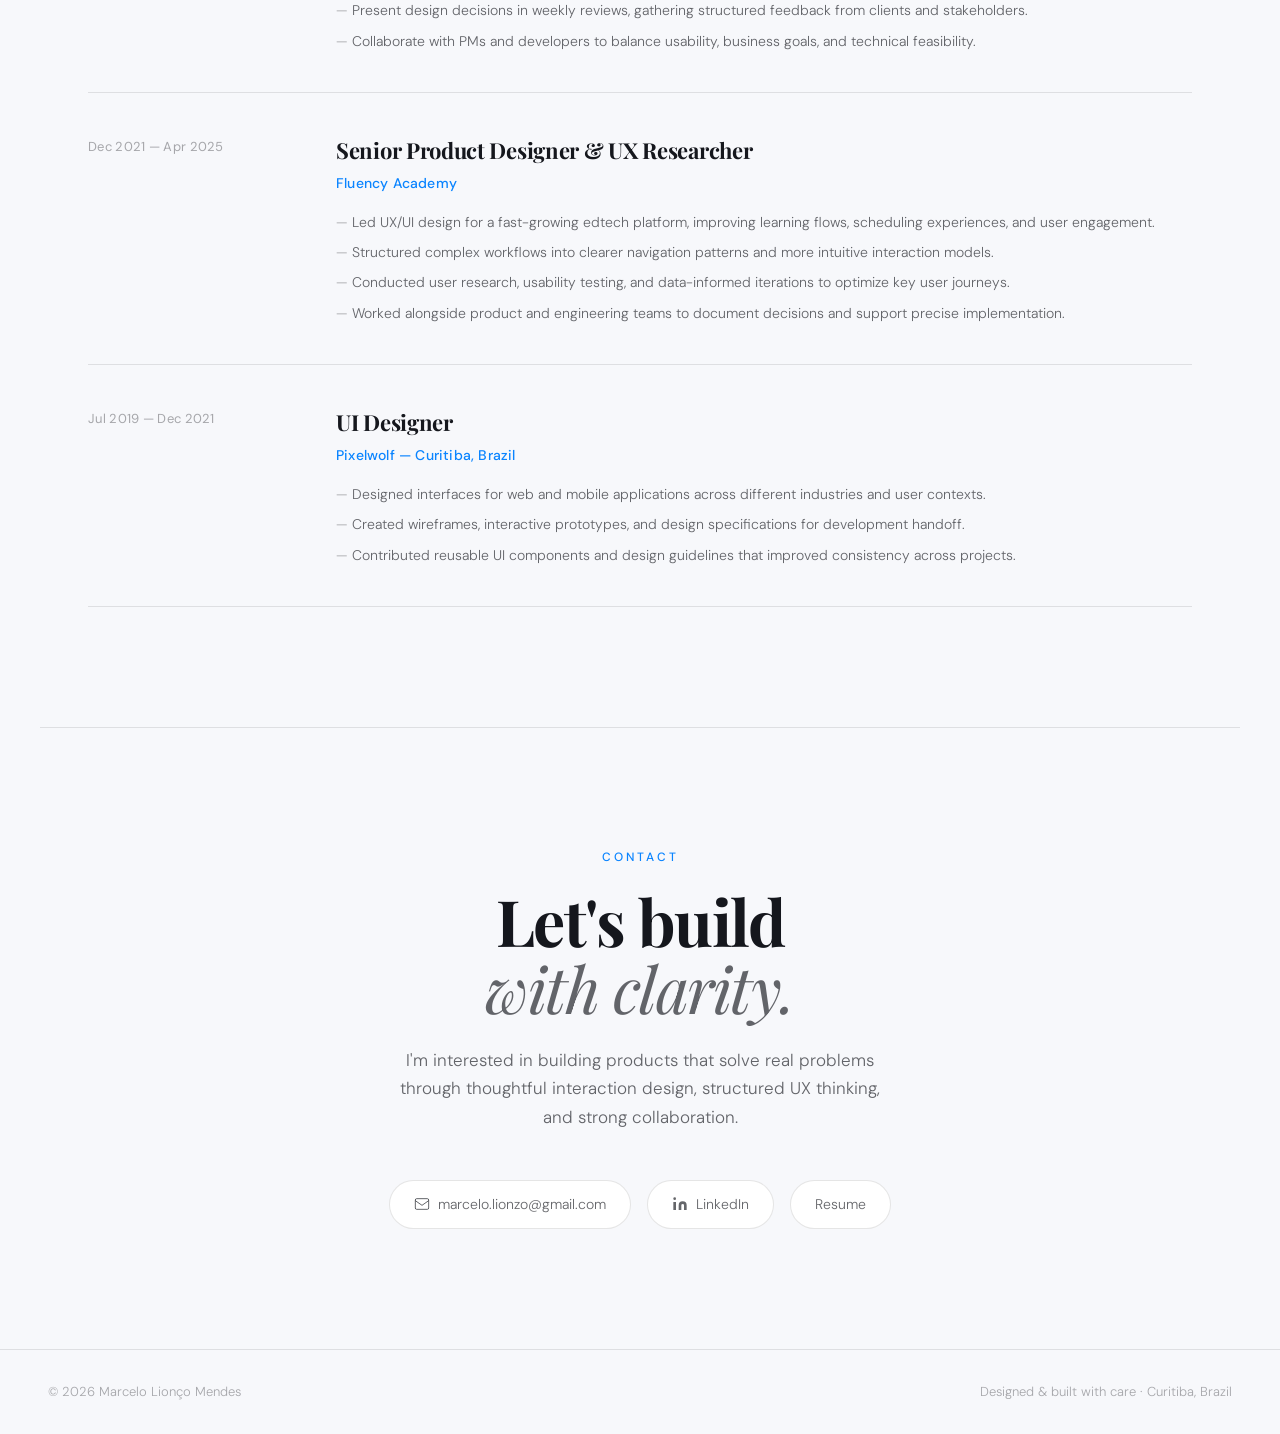
==== commit 60a7008d: "Improve portfolio presentation and accessibility: index.html" ====
--- a/index.html
+++ b/index.html
@@ -2,6 +2,10 @@
 <html lang="en">
 <head>
   <meta charset="UTF-8" />
+  <meta name="description" content="Product Designer creating clear web and mobile experiences through research, interaction design and collaboration with product and engineering." />
+  <meta property="og:title" content="Marcelo Lionço Mendes — Product Designer" />
+  <meta property="og:description" content="Product Designer creating clear web and mobile experiences through research, interaction design and collaboration with product and engineering." />
+  <meta property="og:type" content="website" />
   <meta name="viewport" content="width=device-width, initial-scale=1.0" />
   <link rel="icon" type="image/png" href="./assets/favicon.png">
   <link rel="apple-touch-icon" href="./assets/favicon.png">
@@ -1013,12 +1017,40 @@
       font-weight: 500;
       background: var(--accent-glow);
     }
+
+    /* Readable content remains the default if scripts or storage are unavailable. */
+    .reveal { opacity: 1; transform: none; }
+    a:focus-visible, button:focus-visible, input:focus-visible {
+      outline: 3px solid var(--accent); outline-offset: 4px;
+    }
+    @media (prefers-reduced-motion: reduce) {
+      *, *::before, *::after {
+        animation: none !important; transition: none !important;
+        scroll-behavior: auto !important;
+      }
+    }
+
+    .project-cover { display: block; width: 100%; height: auto; border-radius: 12px; }
+    .about-stats { grid-template-columns: repeat(3, 1fr); }
+    .hero-subtitle { max-width: 720px; }
+    @media (max-width: 900px) {
+      nav { flex-wrap: wrap; gap: 12px; }
+      .nav-actions { display: contents; }
+      .nav-links { display: flex; gap: 16px; order: 3; width: 100%; justify-content: center; }
+      .nav-links li:has(a[href="#about"]), .nav-links li:has(a[href="#experience"]) { display: none; }
+      .hero { padding-top: 150px; }
+    }
+    @media (max-width: 600px) { .about-stats { grid-template-columns: 1fr; } }
   </style>
   <script src="translations.js"></script>
   <script>
-    document.documentElement.style.visibility = 'hidden';
+    const safeStorage = {
+      getItem(key) { try { return localStorage.getItem(key); } catch { return null; } },
+      setItem(key, value) { try { localStorage.setItem(key, value); } catch {} }
+    };
+
     (function() {
-      const savedLang = localStorage.getItem("portfolio-lang");
+      const savedLang = safeStorage.getItem("portfolio-lang");
       let lang = "en";
       if (savedLang) {
         lang = savedLang;
@@ -1039,9 +1071,7 @@
       <ul class="nav-links">
         <li><a href="#about" data-i18n="nav_about">About</a></li>
         <li><a href="#work" data-i18n="nav_work">Work</a></li>
-        <li><a href="#process" data-i18n="nav_process">Process</a></li>
         <li><a href="#experience" data-i18n="nav_experience">Experience</a></li>
-        <li><a href="#skills" data-i18n="nav_skills">Skills</a></li>
         <li><a href="#contact" class="nav-cta" data-i18n="nav_contact">Get in touch</a></li>
       </ul>
       <div class="lang-selector">
@@ -1075,15 +1105,14 @@
       <span data-i18n="hero_badge">Available for new opportunities</span>
     </div>
 
-    <h1 data-i18n="hero_title">Designing clear<br /><em>experiences.</em></h1>
-
-    <p class="hero-subtitle" data-i18n="hero_subtitle">
-      Product Designer with 6+ years of experience creating user-centered flows,<br />wireframes, and scalable interfaces for web and mobile products.
-    </p>
+    <p class="section-label" data-i18n="hero_role">Product Designer</p>
+    <h1 data-i18n="hero_title">Marcelo Lionço<br /><em>Mendes.</em></h1>
+
+    <p class="hero-subtitle" data-i18n="hero_subtitle">Product Designer with 6+ years of experience simplifying complex workflows for web and mobile products, working closely with product and engineering teams.</p>
 
     <div class="hero-actions">
       <a href="#work" class="btn-primary" data-i18n="hero_cta_work">View selected work</a>
-      <a href="#process" class="btn-secondary" data-i18n="hero_cta_process">See design process</a>
+      <a href="#contact" class="btn-secondary" data-i18n="hero_cta_process">Get in touch</a>
     </div>
 
     <div class="hero-scroll" aria-hidden="true">
@@ -1091,45 +1120,6 @@
       <span data-i18n="hero_scroll">Scroll</span>
     </div>
   </div>
-
-  <section id="about">
-    <div class="about-grid">
-      <div class="about-image-wrap reveal">
-        <img src="assets/profile-photo.jpeg" alt="Marcelo Lionço Mendes smiling" />
-        <div class="about-glow" aria-hidden="true"></div>
-      </div>
-
-      <div>
-        <p class="section-label reveal" data-i18n="about_label">About</p>
-        <h2 class="section-title reveal reveal-delay-1" data-i18n="about_title">Bringing clarity<br /><em>to complexity.</em></h2>
-        <p class="section-body reveal reveal-delay-2" data-i18n="about_body_1">
-          My background spans projects in finance, banking, content platforms, and digital products with complex workflows. I focus on turning business requirements and user needs into structured flows, intuitive interfaces, and scalable product experiences.
-        </p>
-        <p class="section-body reveal reveal-delay-2" style="margin-top: 16px;" data-i18n="about_body_2">
-          I started by working across a wide range of products, which helped me build versatility across industries and user needs. Today, my work centers on UX problem solving, interaction design, high-fidelity UI, design systems, and close collaboration with product and engineering teams.
-        </p>
-
-        <div class="about-stats">
-          <div class="stat-card reveal reveal-delay-1">
-            <div class="stat-number" data-i18n="stat_years_num">6+</div>
-            <div class="stat-label" data-i18n="stat_years_label">Years of experience</div>
-          </div>
-          <div class="stat-card reveal reveal-delay-2">
-            <div class="stat-number" data-i18n="stat_companies_num">3</div>
-            <div class="stat-label" data-i18n="stat_companies_label">Companies shaped</div>
-          </div>
-          <div class="stat-card reveal reveal-delay-2">
-            <div class="stat-number" data-i18n="stat_us_num">🇺🇸</div>
-            <div class="stat-label" data-i18n="stat_us_label">Working with US clients</div>
-          </div>
-          <div class="stat-card reveal reveal-delay-3">
-            <div class="stat-number" data-i18n="stat_figma_num">∞</div>
-            <div class="stat-label" data-i18n="stat_figma_label">Figma components built</div>
-          </div>
-        </div>
-      </div>
-    </div>
-  </section>
 
   <div class="work-section" id="work">
     <div class="work-header">
@@ -1147,20 +1137,7 @@
         <div class="project-visual" style="background: linear-gradient(135deg, #0f0c29 0%, #302b63 50%, #24243e 100%);">
           <span class="tag" data-i18n="project_fa_company">Fluency Academy</span>
           <div class="project-visual-inner">
-            <!--- <img src="assets/entry-point-after.png" alt="Calendar applied on the Fluency Talks interface." /> --->
-            <div class="mock-ui">
-              <div class="mock-bar accent"></div>
-              <div class="mock-bar long" style="margin-bottom: 14px;"></div>
-              <div class="mock-cards">
-                <div class="mock-card-item"></div>
-                <div class="mock-card-item" style="background: rgba(10,132,255,0.2);"></div>
-                <div class="mock-card-item"></div>
-              </div>
-              <div style="margin-top: 12px;">
-                <div class="mock-bar short"></div>
-                <div class="mock-bar medium"></div>
-              </div>
-            </div>
+            <img class="project-cover" src="assets/entry-point-after.png" alt="Redesigned Fluency Talks calendar and class discovery interface" loading="lazy" />
           </div>
         </div>
         <div class="project-info">
@@ -1172,7 +1149,7 @@
             </p>
             <div class="project-tags">
               <span class="tag-pill" data-i18n="project_fa_tag1">UX Research</span>
-              <span class="tag-pill" data-i18n="project_fa_tag2">Figma</span>
+              <span class="tag-pill" data-i18n="project_fa_tag2">Edtech</span>
               <span class="tag-pill" data-i18n="project_fa_tag3">Prototyping</span>
               <span class="tag-pill" data-i18n="project_fa_tag4">Design System</span>
             </div>
@@ -1186,100 +1163,41 @@
         </div>
       </a>
 
-      <div class="small-projects">
-        <a href="#" class="project-card reveal" aria-label="Chop Dawg client product design">
-          <div class="project-visual" style="background: linear-gradient(135deg, #0a1628 0%, #1a3a5c 100%); aspect-ratio: 16/9;">
-            <span class="tag" data-i18n="project_cd_company">Chop Dawg</span>
-            <div class="project-visual-inner" style="width: 70%;">
-              <div class="mock-ui">
-                <div class="mock-bar accent"></div>
-                <div class="mock-bar medium"></div>
-                <div class="mock-bar short"></div>
-              </div>
-            </div>
-          </div>
-          <div class="project-info">
-            <div>
-              <p class="project-company" data-i18n="project_cd_company">Chop Dawg</p>
-              <h3 class="project-title" style="font-size: 20px;" data-i18n="project_cd_title">Client Product Design</h3>
-              <p class="project-desc" style="font-size: 14px;" data-i18n="project_cd_desc">End-to-end product design for US-based startups, translating complex requirements into clear flows and high-fidelity delivery.</p>
-            </div>
-            <span class="project-arrow" style="font-size: 13px;">
-              <span data-i18n="project_cd_cta">Coming soon</span>
-              <svg width="14" height="14" viewBox="0 0 24 24" fill="none" stroke="currentColor" stroke-width="2" aria-hidden="true">
-                <path d="M5 12h14M12 5l7 7-7 7" />
-              </svg>
-            </span>
-          </div>
-        </a>
-
-        <a href="#" class="project-card reveal reveal-delay-1" aria-label="Pixelwolf interface design systems">
-          <div class="project-visual" style="background: linear-gradient(135deg, #0d1f0d 0%, #1a3a1a 100%); aspect-ratio: 16/9;">
-            <span class="tag" data-i18n="project_pw_company">Pixelwolf</span>
-            <div class="project-visual-inner" style="width: 70%;">
-              <div class="mock-ui">
-                <div class="mock-bar" style="background: rgba(48,209,88,0.4); width: 50%;"></div>
-                <div class="mock-bar medium"></div>
-                <div class="mock-bar long"></div>
-              </div>
-            </div>
-          </div>
-          <div class="project-info">
-            <div>
-              <p class="project-company" style="color: var(--green);" data-i18n="project_pw_company">Pixelwolf</p>
-              <h3 class="project-title" style="font-size: 20px;" data-i18n="project_pw_title">Scalable Interface Systems</h3>
-              <p class="project-desc" style="font-size: 14px;" data-i18n="project_pw_desc">Built reusable components, visual patterns, and handoff guidelines for web and mobile platforms across multiple client projects.</p>
-            </div>
-            <span class="project-arrow" style="font-size: 13px;">
-              <span data-i18n="project_pw_cta">Coming soon</span>
-              <svg width="14" height="14" viewBox="0 0 24 24" fill="none" stroke="currentColor" stroke-width="2" aria-hidden="true">
-                <path d="M5 12h14M12 5l7 7-7 7" />
-              </svg>
-            </span>
-          </div>
-        </a>
-      </div>
     </div>
   </div>
 
-  <div class="process-section" id="process">
-    <div class="process-layout">
+  <section id="about">
+    <div class="about-grid">
+      <div class="about-image-wrap reveal">
+        <img src="assets/profile-photo.jpeg" alt="Marcelo Lionço Mendes smiling" />
+        <div class="about-glow" aria-hidden="true"></div>
+      </div>
+
       <div>
-        <p class="section-label reveal" data-i18n="process_label">How I Work</p>
-        <h2 class="section-title reveal reveal-delay-1" data-i18n="process_title">Structured process,<br /><em>practical outcomes.</em></h2>
-        <p class="section-body reveal reveal-delay-2" data-i18n="process_body">
-          My process adapts to each project, but the goal stays consistent: understand the problem clearly, reduce friction in the experience, and make decisions that work for users, business goals, and implementation realities.
+        <p class="section-label reveal" data-i18n="about_label">About</p>
+        <h2 class="section-title reveal reveal-delay-1" data-i18n="about_title">Bringing clarity<br /><em>to complexity.</em></h2>
+        <p class="section-body reveal reveal-delay-2" data-i18n="about_body_1">
+          My background spans projects in finance, banking, content platforms, and digital products with complex workflows. I focus on turning business requirements and user needs into structured flows, intuitive interfaces, and scalable product experiences.
         </p>
-      </div>
-
-      <div class="process-list">
-        <div class="process-step reveal">
-          <div>
-            <h3 data-i18n="process_step1_title">Understand the problem</h3>
-            <p data-i18n="process_step1_desc">Frame the business goal, user need, constraints, and success criteria before moving into interface decisions.</p>
+        <p class="section-body reveal reveal-delay-2" style="margin-top: 16px;" data-i18n="about_body_2">I work across research, interaction design, reusable UI components, and engineering handoff, collaborating with US-based clients and distributed teams.</p>
+
+        <div class="about-stats">
+          <div class="stat-card reveal reveal-delay-1">
+            <div class="stat-number" data-i18n="stat_years_num">6+</div>
+            <div class="stat-label" data-i18n="stat_years_label">Years of experience</div>
           </div>
-        </div>
-        <div class="process-step reveal reveal-delay-1">
-          <div>
-            <h3 data-i18n="process_step2_title">Map flows and friction points</h3>
-            <p data-i18n="process_step2_desc">Structure information architecture, user journeys, and interaction paths to identify where complexity needs to be simplified.</p>
+          <div class="stat-card reveal reveal-delay-2">
+            <div class="stat-number" data-i18n="stat_companies_num">3</div>
+            <div class="stat-label" data-i18n="stat_companies_label">Companies worked with</div>
           </div>
-        </div>
-        <div class="process-step reveal reveal-delay-2">
-          <div>
-            <h3 data-i18n="process_step3_title">Explore and validate interactions</h3>
-            <p data-i18n="process_step3_desc">Move from wireframes to prototypes, using feedback and usability signals to refine the experience before handoff.</p>
-          </div>
-        </div>
-        <div class="process-step reveal reveal-delay-3">
-          <div>
-            <h3 data-i18n="process_step4_title">Design for scale and implementation</h3>
-            <p data-i18n="process_step4_desc">Build high-fidelity solutions with reusable components, clear documentation, and close collaboration with engineering teams.</p>
+          <div class="stat-card reveal reveal-delay-2">
+            <div class="stat-number" data-i18n="stat_us_num">🇺🇸</div>
+            <div class="stat-label" data-i18n="stat_us_label">Working with US clients</div>
           </div>
         </div>
       </div>
     </div>
-  </div>
+  </section>
 
   <div class="experience-section" id="experience">
     <p class="section-label reveal" data-i18n="experience_label">Experience</p>
@@ -1325,44 +1243,6 @@
             <li data-i18n="exp_item3_bullet3">Contributed reusable UI components and design guidelines that improved consistency across projects.</li>
           </ul>
         </div>
-      </div>
-    </div>
-  </div>
-
-  <div class="skills-section" id="skills">
-    <p class="section-label reveal" data-i18n="skills_label">Skills</p>
-        <h2 class="section-title reveal reveal-delay-1" data-i18n="skills_title">Core<br /><em>strengths.</em></h2>
-
-    <div class="skills-grid">
-      <div class="skill-card reveal">
-        <div class="skill-icon">✦</div>
-        <h3 data-i18n="skills_item1_title">Product Flows</h3>
-        <p data-i18n="skills_item1_desc">Mapping journeys, reducing unnecessary steps, and creating interaction paths that help users complete tasks with clarity.</p>
-      </div>
-      <div class="skill-card reveal reveal-delay-1">
-        <div class="skill-icon">◈</div>
-        <h3 data-i18n="skills_item2_title">Design Systems</h3>
-        <p data-i18n="skills_item2_desc">Building scalable components, reusable patterns, and documentation that help teams ship faster and more consistently.</p>
-      </div>
-      <div class="skill-card reveal reveal-delay-2">
-        <div class="skill-icon">⬡</div>
-        <h3 data-i18n="skills_item3_title">UX Problem Solving</h3>
-        <p data-i18n="skills_item3_desc">User interviews, usability testing, journey mapping, and data analysis to turn ambiguous problems into actionable decisions.</p>
-      </div>
-      <div class="skill-card reveal reveal-delay-1">
-        <div class="skill-icon">◎</div>
-        <h3 data-i18n="skills_item4_title">Interaction Design</h3>
-        <p data-i18n="skills_item4_desc">Wireframes and interactive prototypes that clarify behavior, edge cases, and the intent behind each product flow.</p>
-      </div>
-      <div class="skill-card reveal reveal-delay-2">
-        <div class="skill-icon">⬟</div>
-        <h3 data-i18n="skills_item5_title">Product Thinking</h3>
-        <p data-i18n="skills_item5_desc">Balancing user needs, business objectives, and implementation constraints so design decisions lead to practical outcomes.</p>
-      </div>
-      <div class="skill-card reveal reveal-delay-3">
-        <div class="skill-icon">❖</div>
-        <h3 data-i18n="skills_item6_title">Collaboration</h3>
-        <p data-i18n="skills_item6_desc">Clear Figma files, component specifications, edge-case documentation, flow explanations, and direct engineering collaboration.</p>
       </div>
     </div>
   </div>
@@ -1396,7 +1276,7 @@
   </div>
 
   <footer>
-    <span data-i18n="footer_copyright">© 2025 Marcelo Lionço Mendes</span>
+    <span data-i18n="footer_copyright">© 2026 Marcelo Lionço Mendes</span>
     <span data-i18n="footer_built">Designed &amp; built with care · Curitiba, Brazil</span>
   </footer>
 
@@ -1404,7 +1284,7 @@
     // Theme logic
     const themeToggle = document.querySelector(".theme-toggle");
     const themeToggleText = document.querySelector(".theme-toggle-text");
-    const savedTheme = localStorage.getItem("portfolio-theme");
+    const savedTheme = safeStorage.getItem("portfolio-theme");
     const initialTheme = savedTheme || "light";
 
     function applyTheme(theme) {
@@ -1414,10 +1294,10 @@
       
       const currentLang = getActiveLanguage();
       const themeKey = theme === "light" ? "theme_dark" : "theme_light";
-      const dict = translations[currentLang] || translations.en;
+      const dict = (window.translations || {})[currentLang] || (window.translations || {}).en || {};
       themeToggleText.textContent = dict[themeKey] || (theme === "light" ? "Dark" : "Light");
       
-      localStorage.setItem("portfolio-theme", theme);
+      safeStorage.setItem("portfolio-theme", theme);
     }
 
     applyTheme(initialTheme);
@@ -1428,7 +1308,7 @@
 
     // Translation logic
     function getActiveLanguage() {
-      const savedLang = localStorage.getItem("portfolio-lang");
+      const savedLang = safeStorage.getItem("portfolio-lang");
       if (savedLang) return savedLang;
       
       const browserLang = navigator.language || navigator.userLanguage || "en";
@@ -1443,7 +1323,7 @@
     }
 
     function translatePage(lang) {
-      const dictionary = translations[lang] || translations.en;
+      const dictionary = (window.translations || {})[lang] || (window.translations || {}).en || {};
       
       // Update document language attribute
       document.documentElement.lang = lang === "pt-br" ? "pt-BR" : lang;
@@ -1503,7 +1383,7 @@
       btn.addEventListener("click", (e) => {
         e.stopPropagation();
         const selectedLang = btn.getAttribute("data-lang");
-        localStorage.setItem("portfolio-lang", selectedLang);
+        safeStorage.setItem("portfolio-lang", selectedLang);
         translatePage(selectedLang);
         closeLangDropdown();
       });
@@ -1526,7 +1406,7 @@
     // Initialize translations and display page
     const activeLang = getActiveLanguage();
     translatePage(activeLang);
-    document.documentElement.style.visibility = 'visible';
+
 
     // Reveals observer
     const reveals = document.querySelectorAll(".reveal");
@@ -1551,3 +1431,4 @@
   </script>
 </body>
 </html>
+
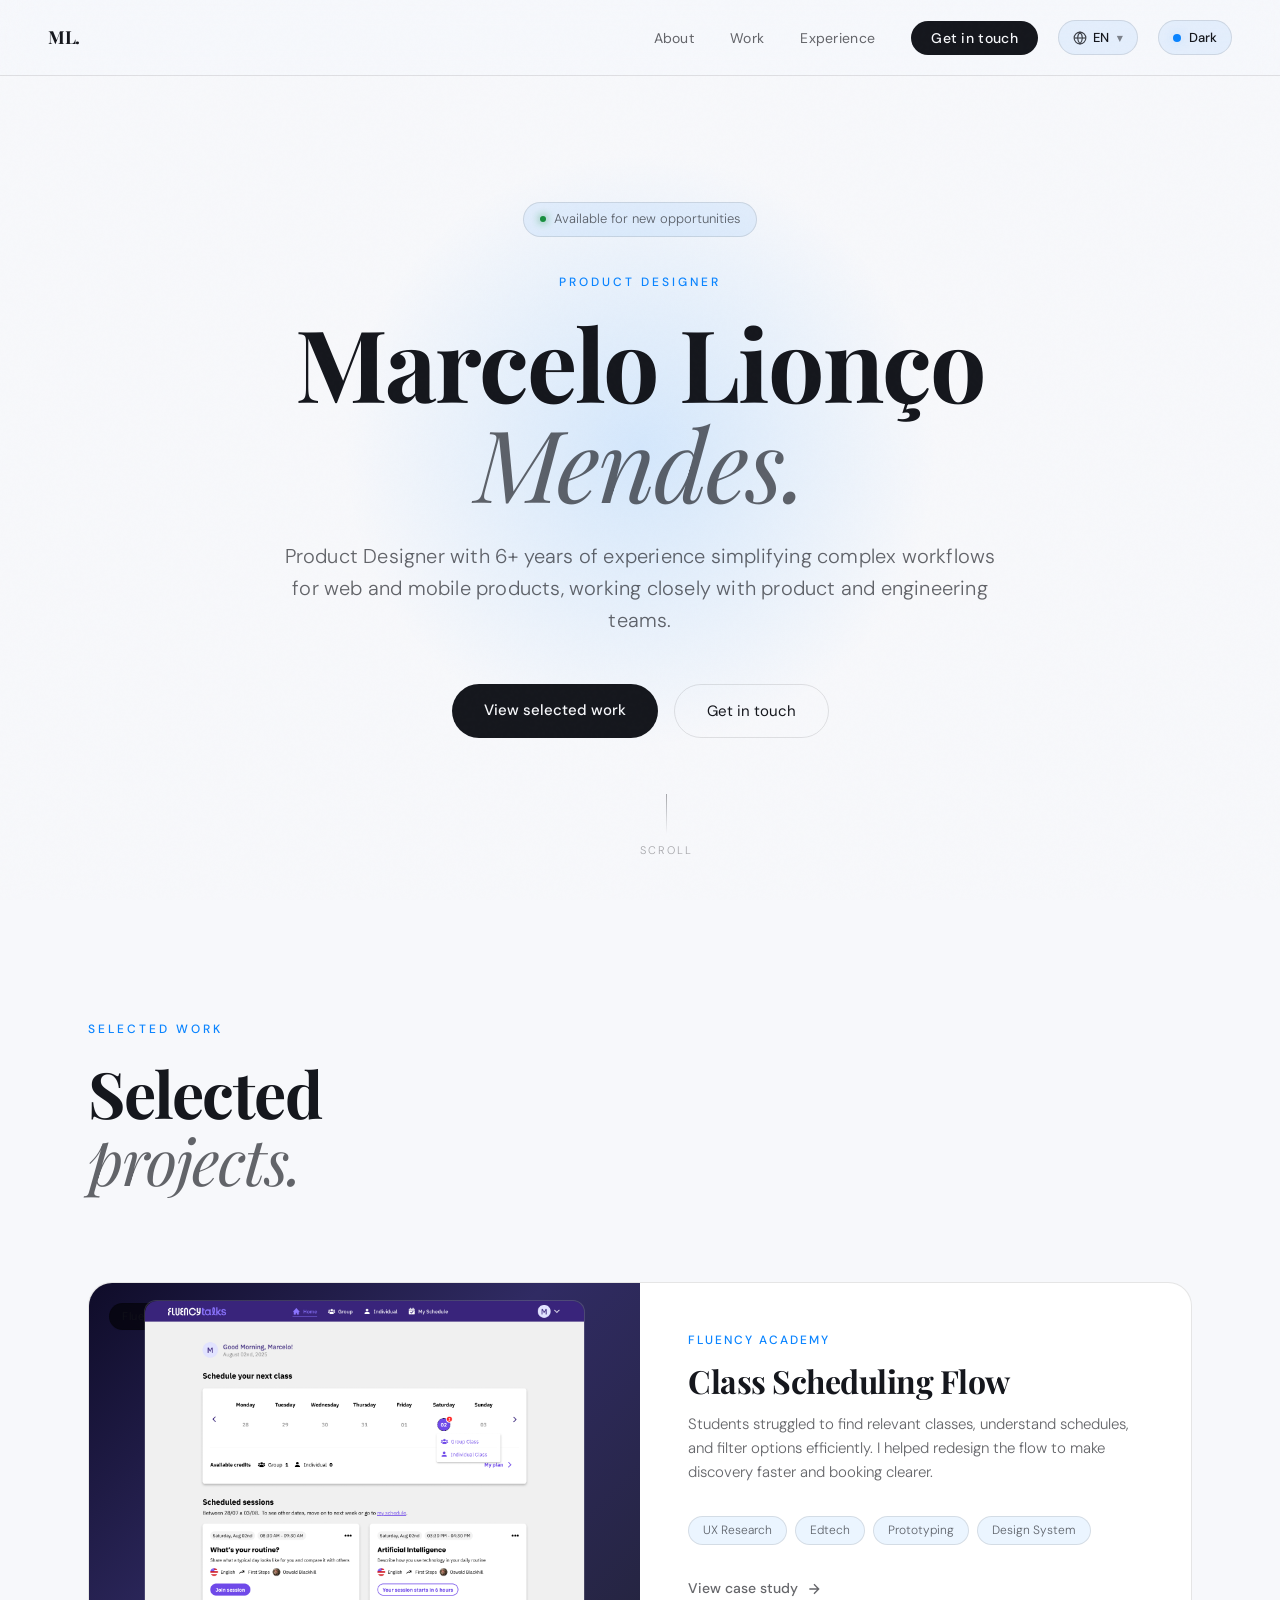
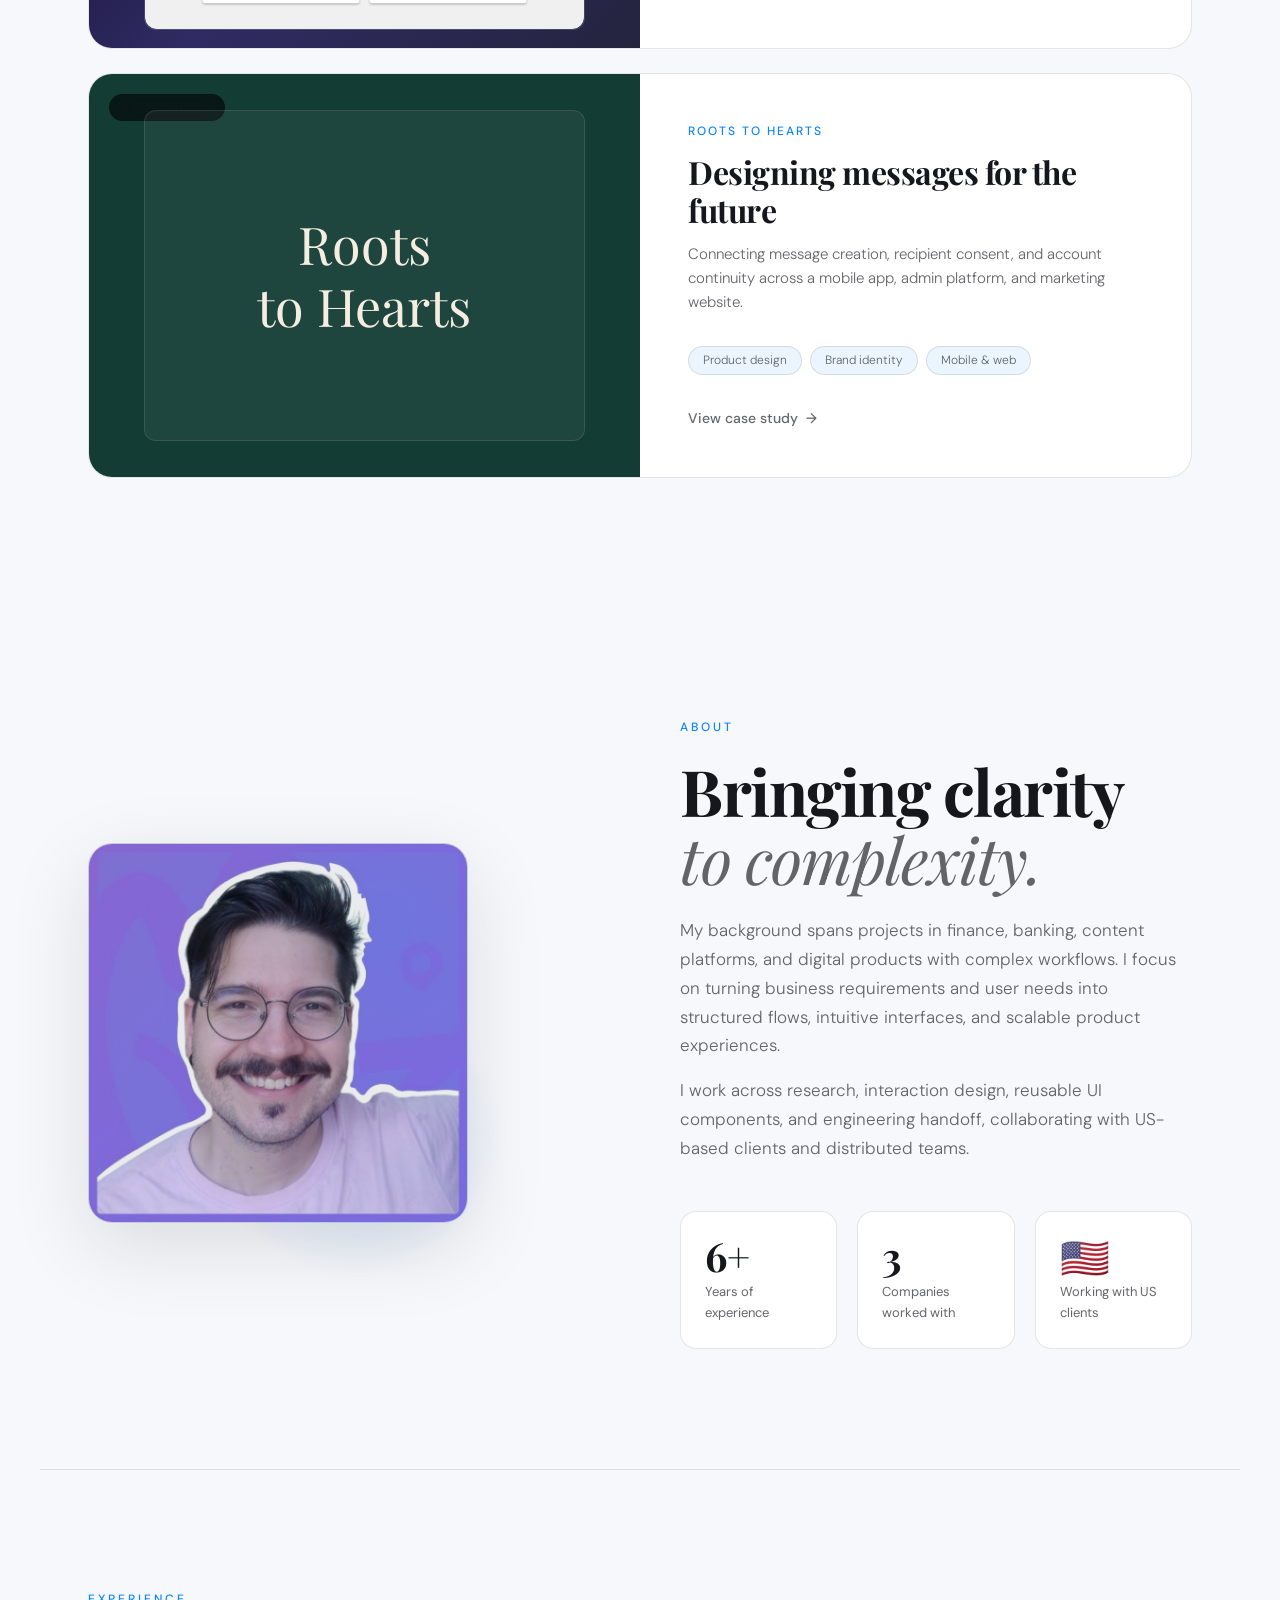
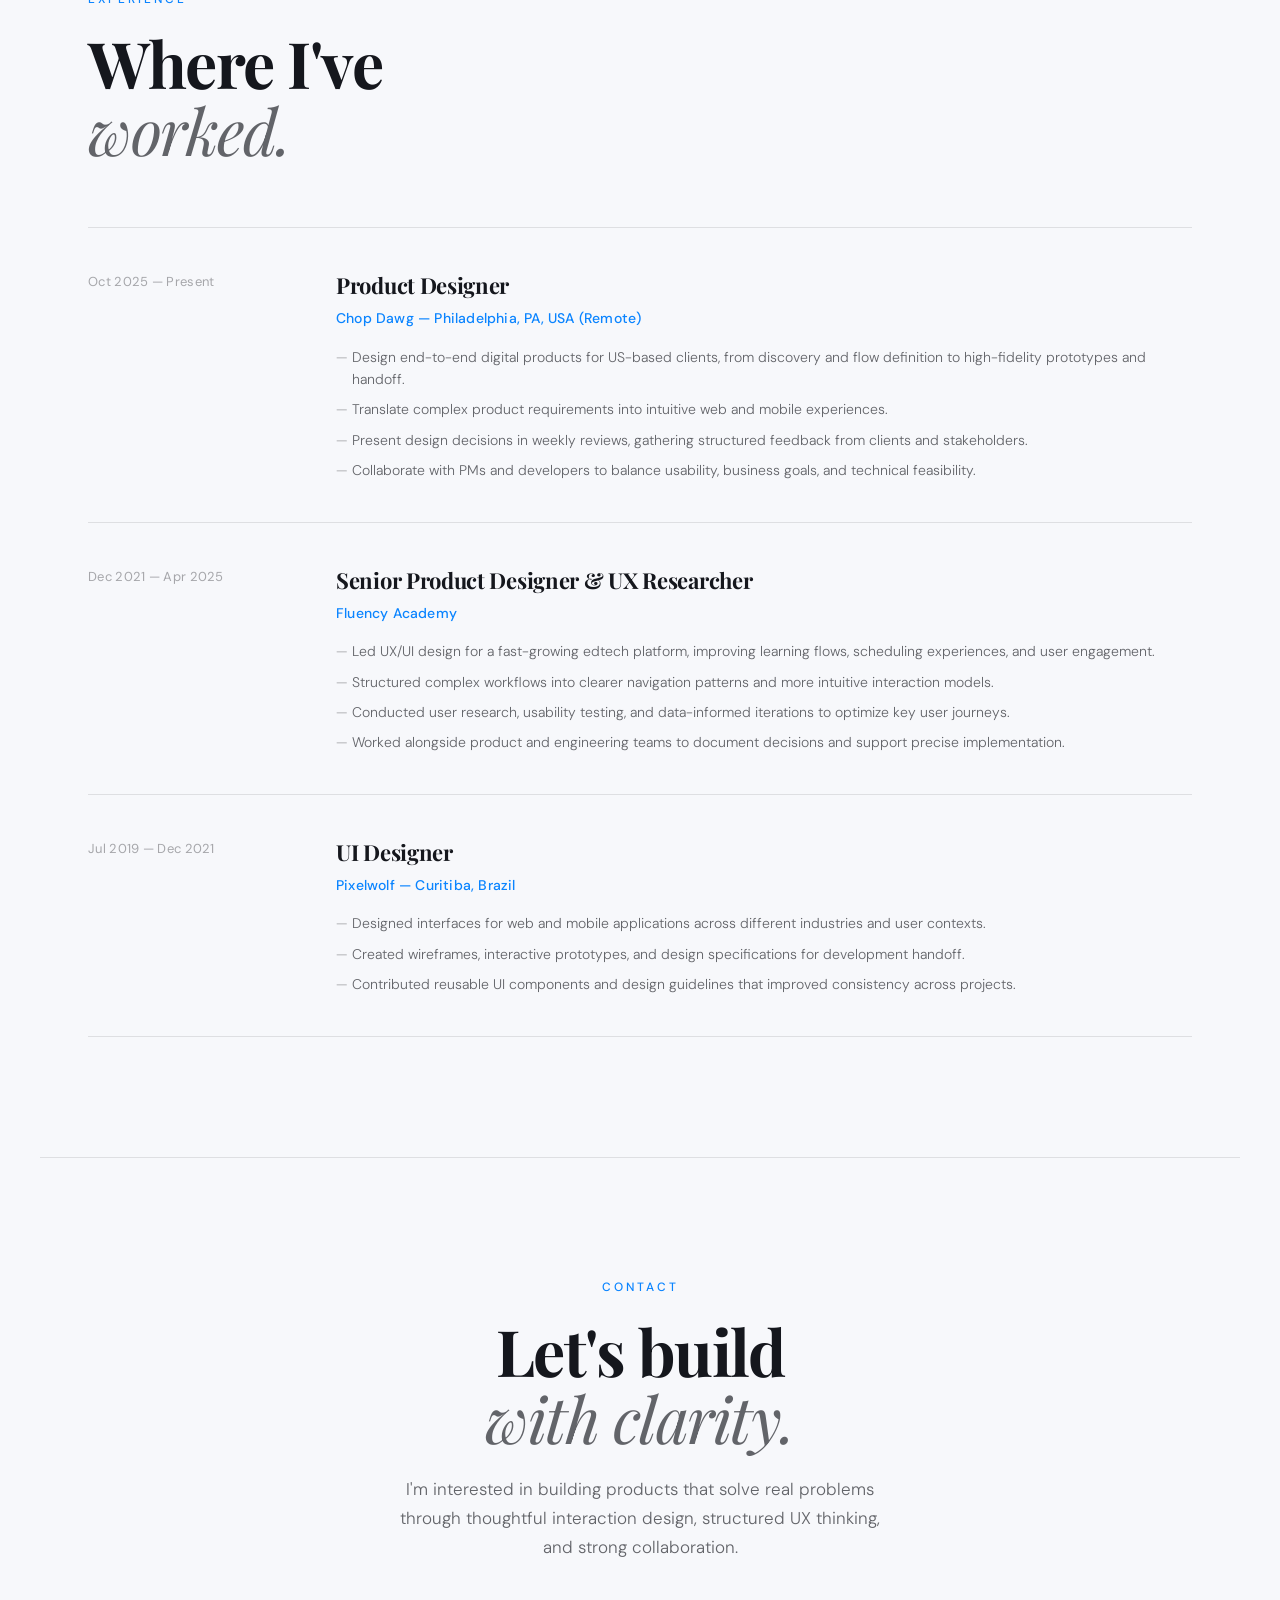
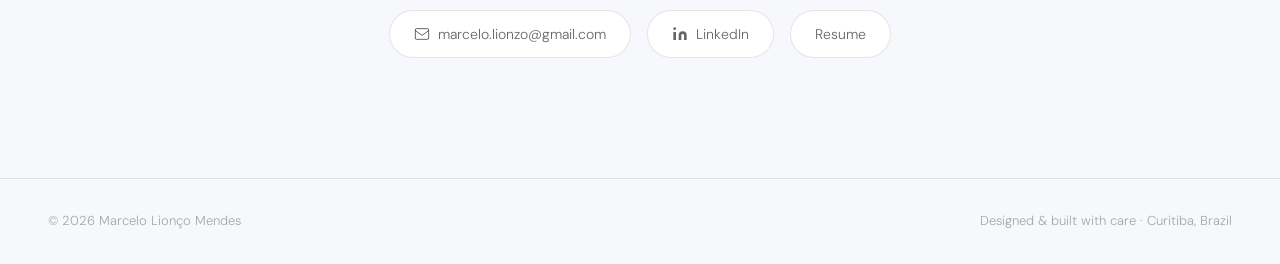
==== commit 6e421d5c: "Add Roots to Hearts portfolio case: index.html" ====
--- a/index.html
+++ b/index.html
@@ -1163,6 +1163,28 @@
         </div>
       </a>
 
+      <a href="roots-to-hearts.html" class="project-card featured reveal" aria-label="Roots to Hearts product design case study">
+        <div class="project-visual" style="background: #133c35; color: #f5eddf;">
+          <span class="tag">Roots to Hearts</span>
+          <div class="project-visual-inner" style="padding: 24px; text-align: center;">
+            <span style="font-family: var(--serif); font-size: clamp(32px, 5vw, 52px); line-height: 1.2;">Roots<br />to Hearts</span>
+          </div>
+        </div>
+        <div class="project-info">
+          <div>
+            <p class="project-company">Roots to Hearts</p>
+            <h3 class="project-title" data-i18n="rth_card_title">Designing messages for the future</h3>
+            <p class="project-desc" data-i18n="rth_card_desc">Connecting message creation, recipient consent, and account continuity across a mobile app, admin platform, and marketing website.</p>
+            <div class="project-tags">
+              <span class="tag-pill" data-i18n="rth_tag_product">Product design</span>
+              <span class="tag-pill" data-i18n="rth_tag_brand">Brand identity</span>
+              <span class="tag-pill" data-i18n="rth_tag_platform">Mobile &amp; web</span>
+            </div>
+          </div>
+          <span class="project-arrow"><span data-i18n="project_fa_cta">View case study</span><span aria-hidden="true">→</span></span>
+        </div>
+      </a>
+
     </div>
   </div>
 
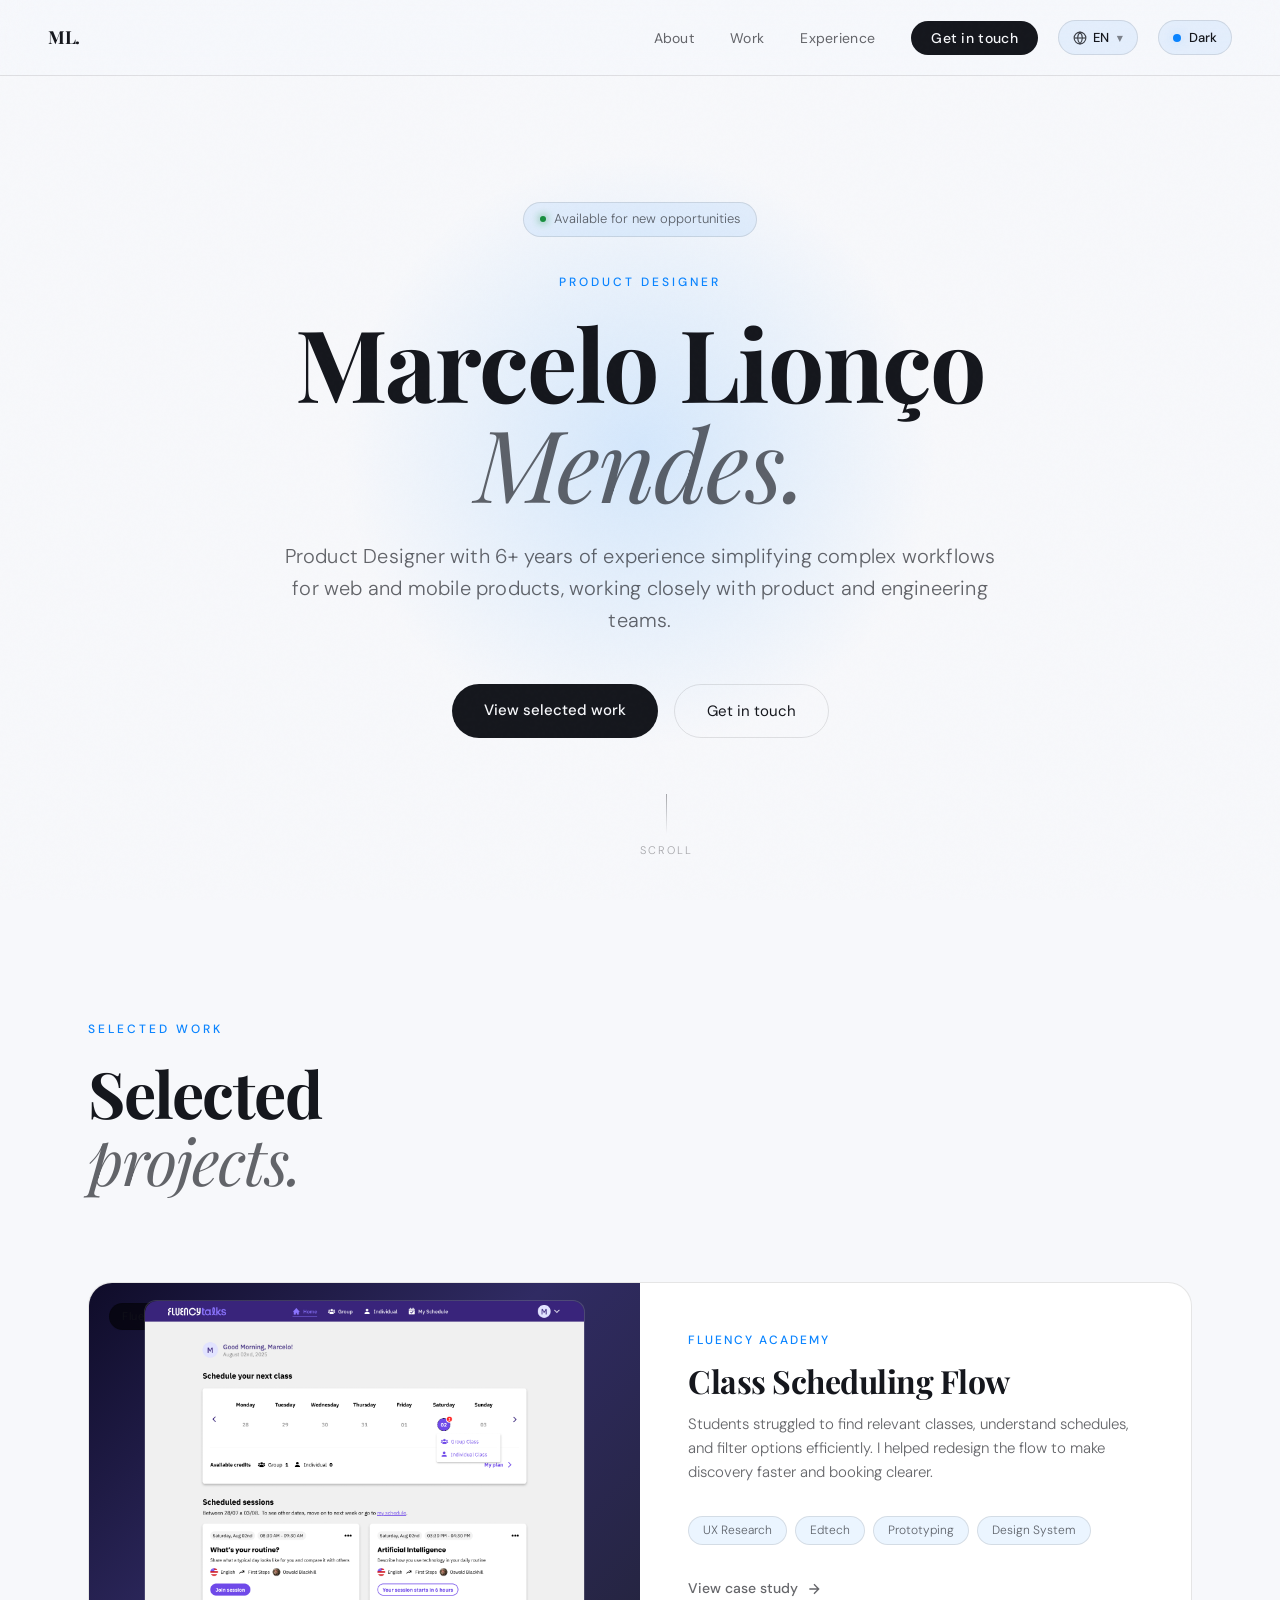
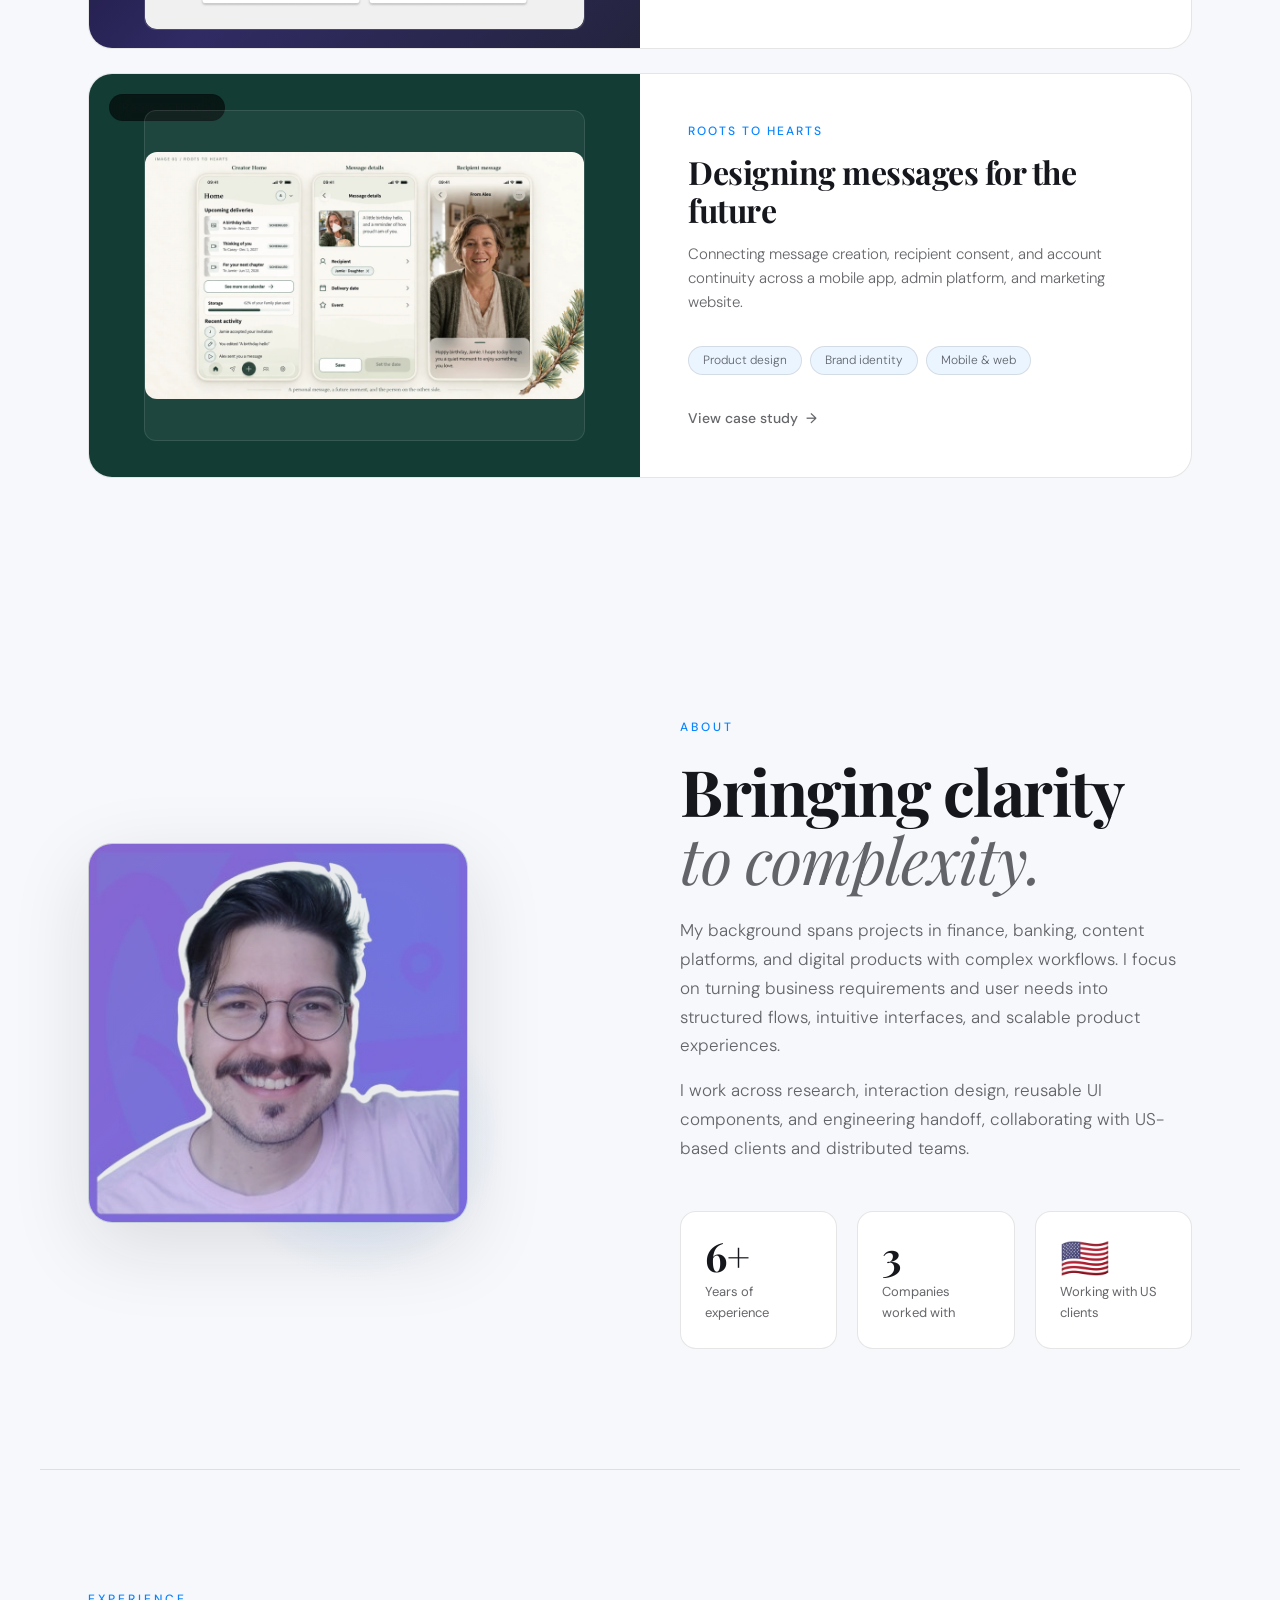
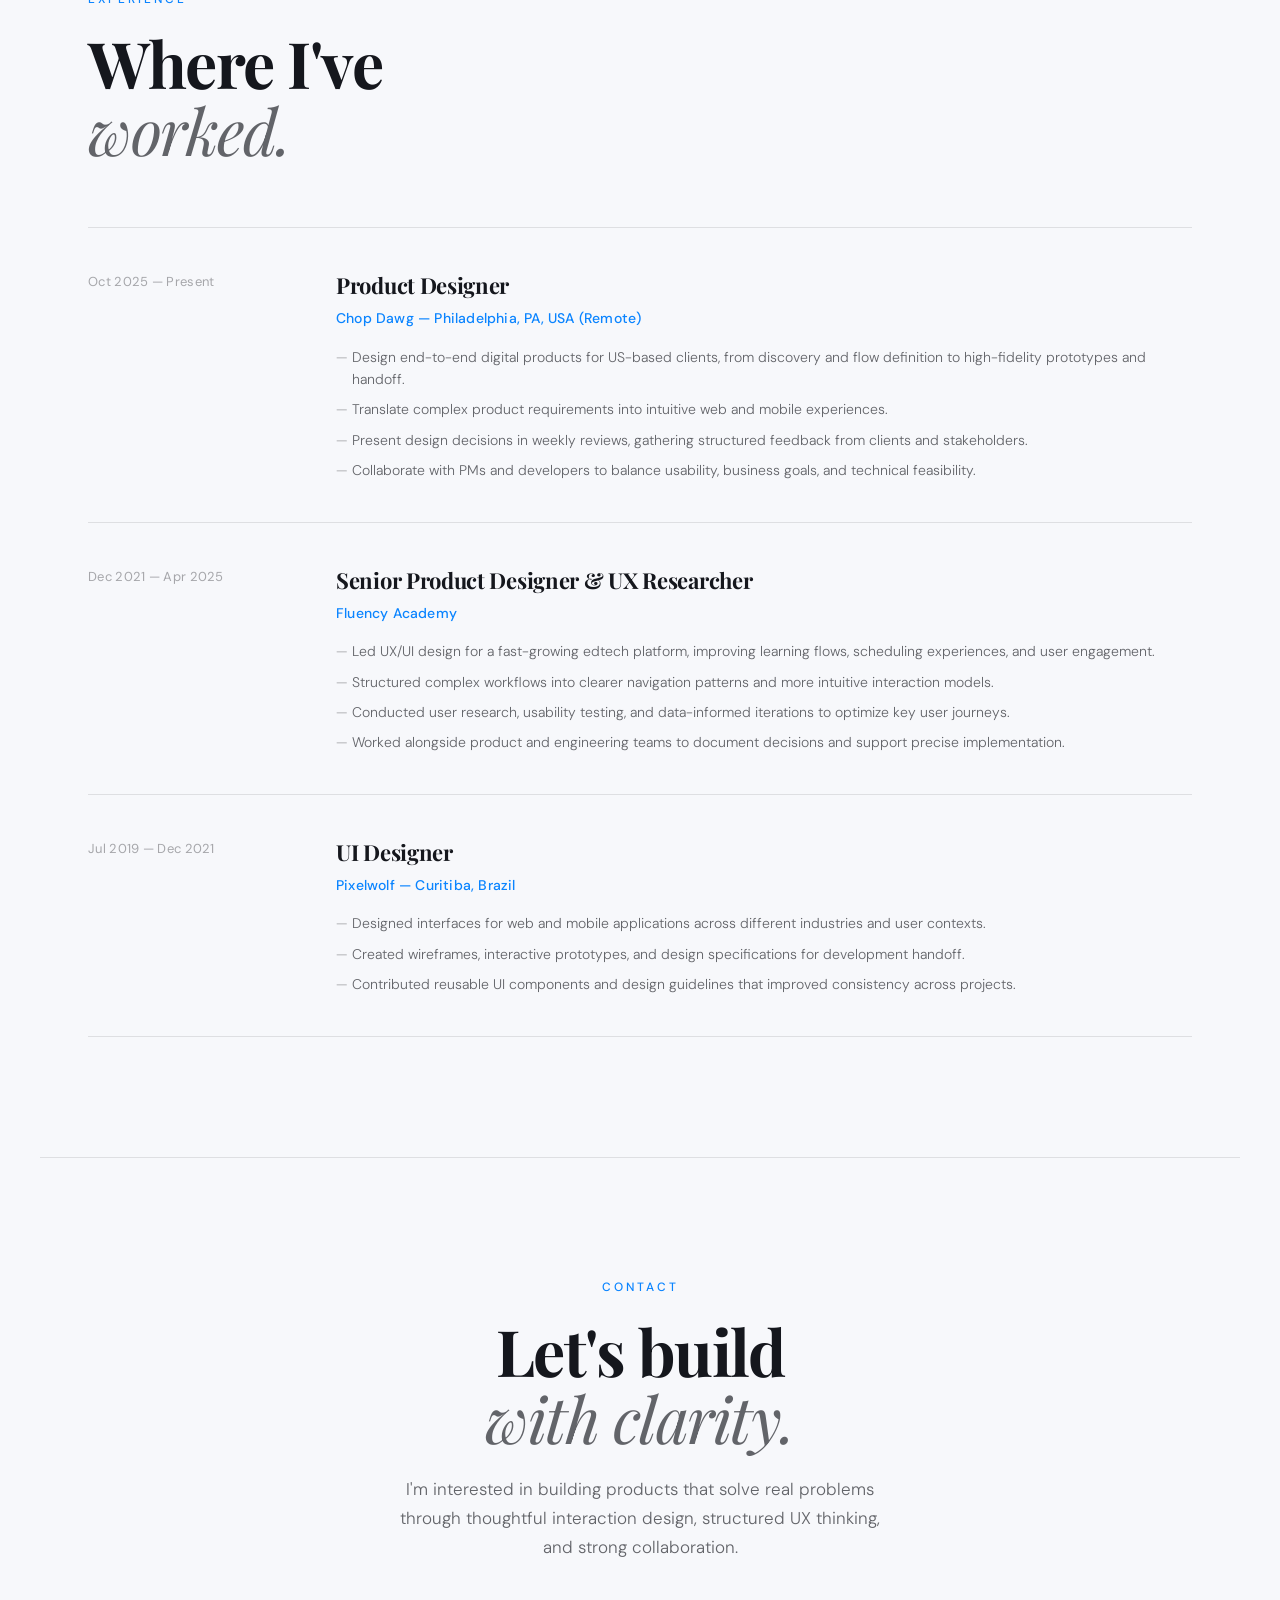
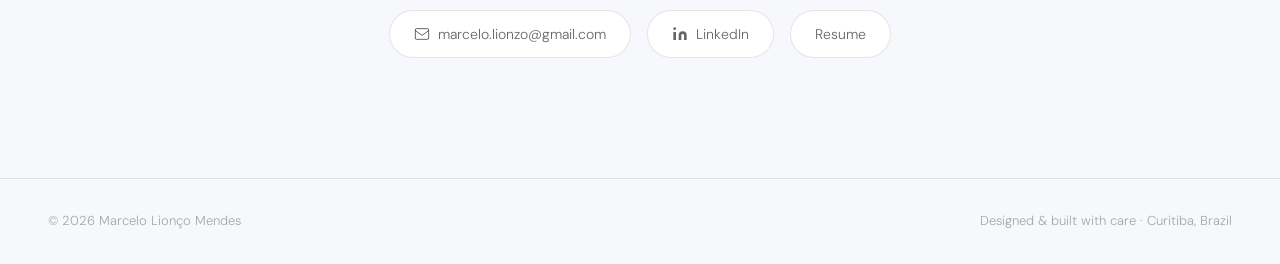
==== commit a3f01c2a: "Integrate nine Roots to Hearts visuals with responsive images and captions" ====
--- a/index.html
+++ b/index.html
@@ -1166,8 +1166,8 @@
       <a href="roots-to-hearts.html" class="project-card featured reveal" aria-label="Roots to Hearts product design case study">
         <div class="project-visual" style="background: #133c35; color: #f5eddf;">
           <span class="tag">Roots to Hearts</span>
-          <div class="project-visual-inner" style="padding: 24px; text-align: center;">
-            <span style="font-family: var(--serif); font-size: clamp(32px, 5vw, 52px); line-height: 1.2;">Roots<br />to Hearts</span>
+          <div class="project-visual-inner">
+            <img class="project-cover" src="assets/roots-to-hearts/image-01-hero-960.webp" width="960" height="540" loading="lazy" decoding="async" data-i18n-alt="rth_alt_01" alt="Roots to Hearts creator home, message details and recipient message screens" />
           </div>
         </div>
         <div class="project-info">
@@ -1359,6 +1359,11 @@
         }
       });
 
+      document.querySelectorAll('[data-i18n-alt]').forEach(element => {
+        const value = dictionary[element.dataset.i18nAlt];
+        if (value) element.alt = value;
+      });
+
       // Update current language indicator in UI
       const currentLangUI = document.querySelector(".lang-toggle-btn .current-lang");
       if (currentLangUI) {
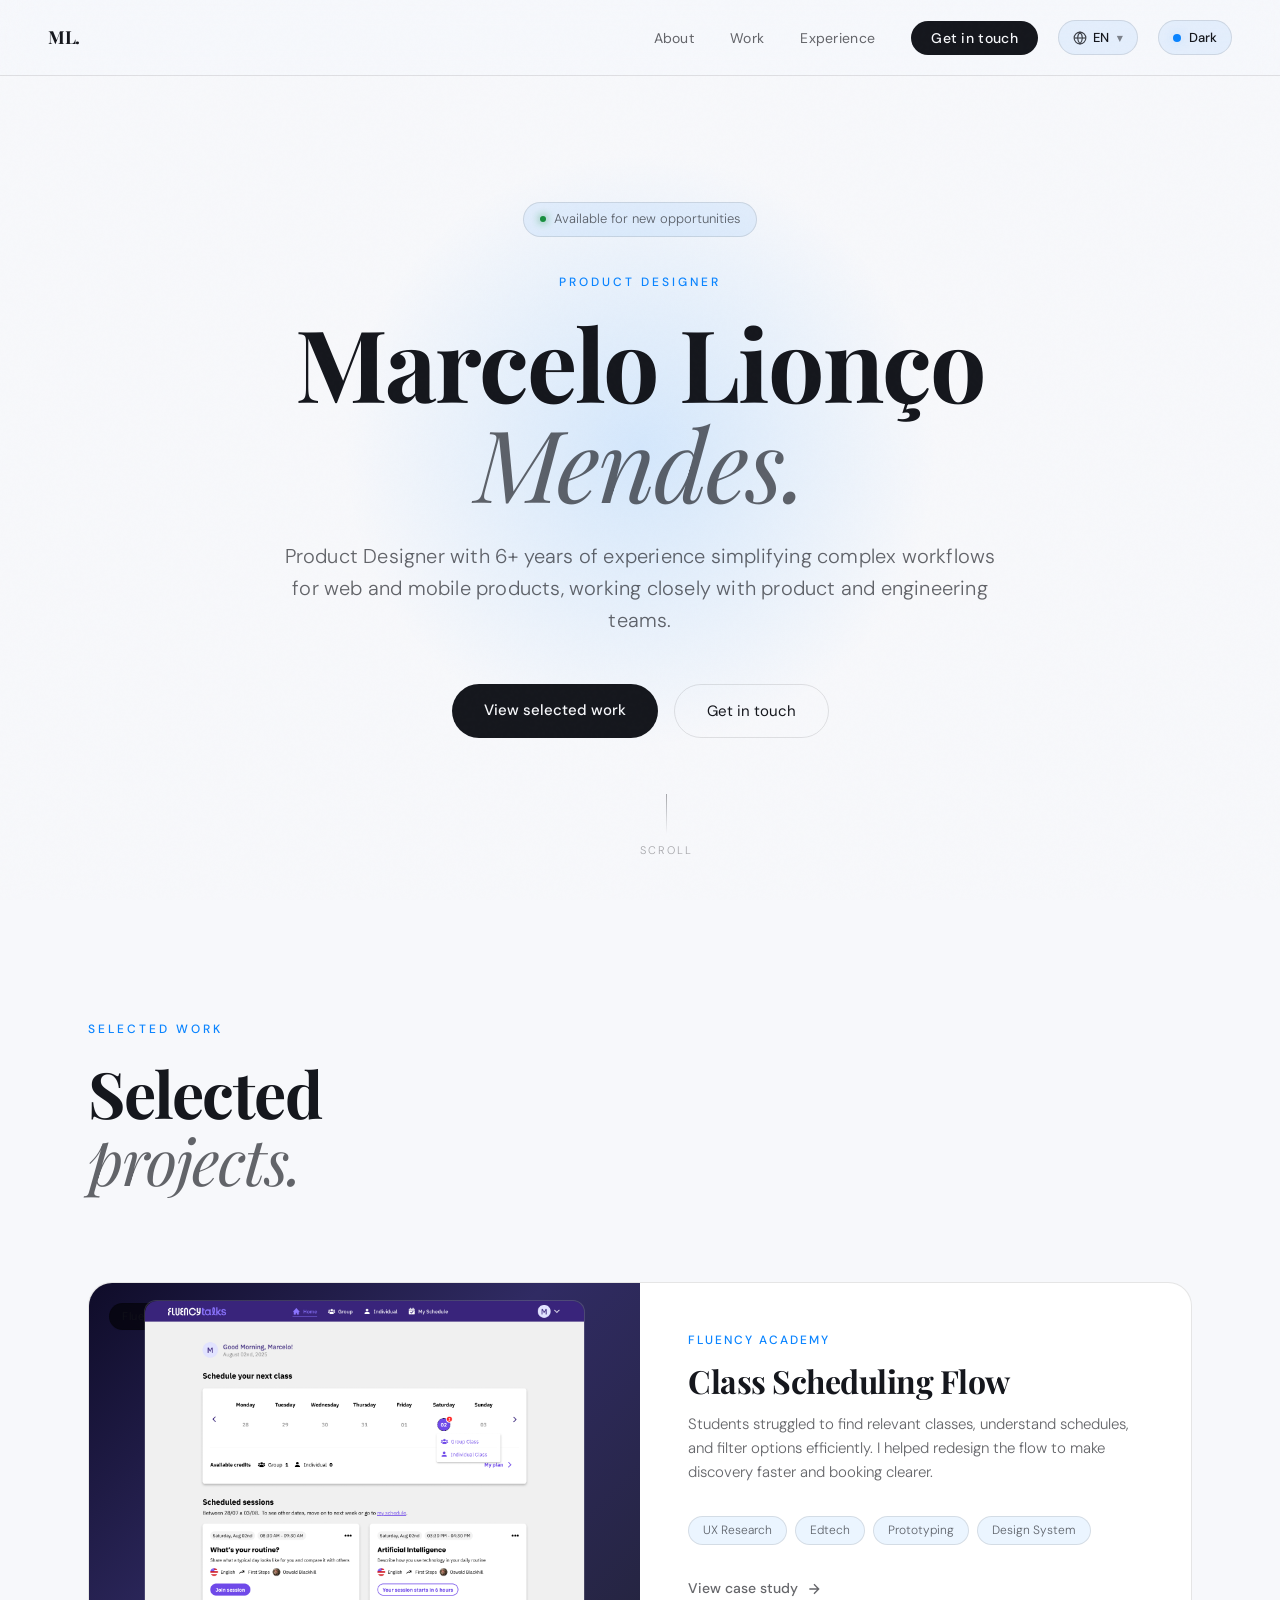
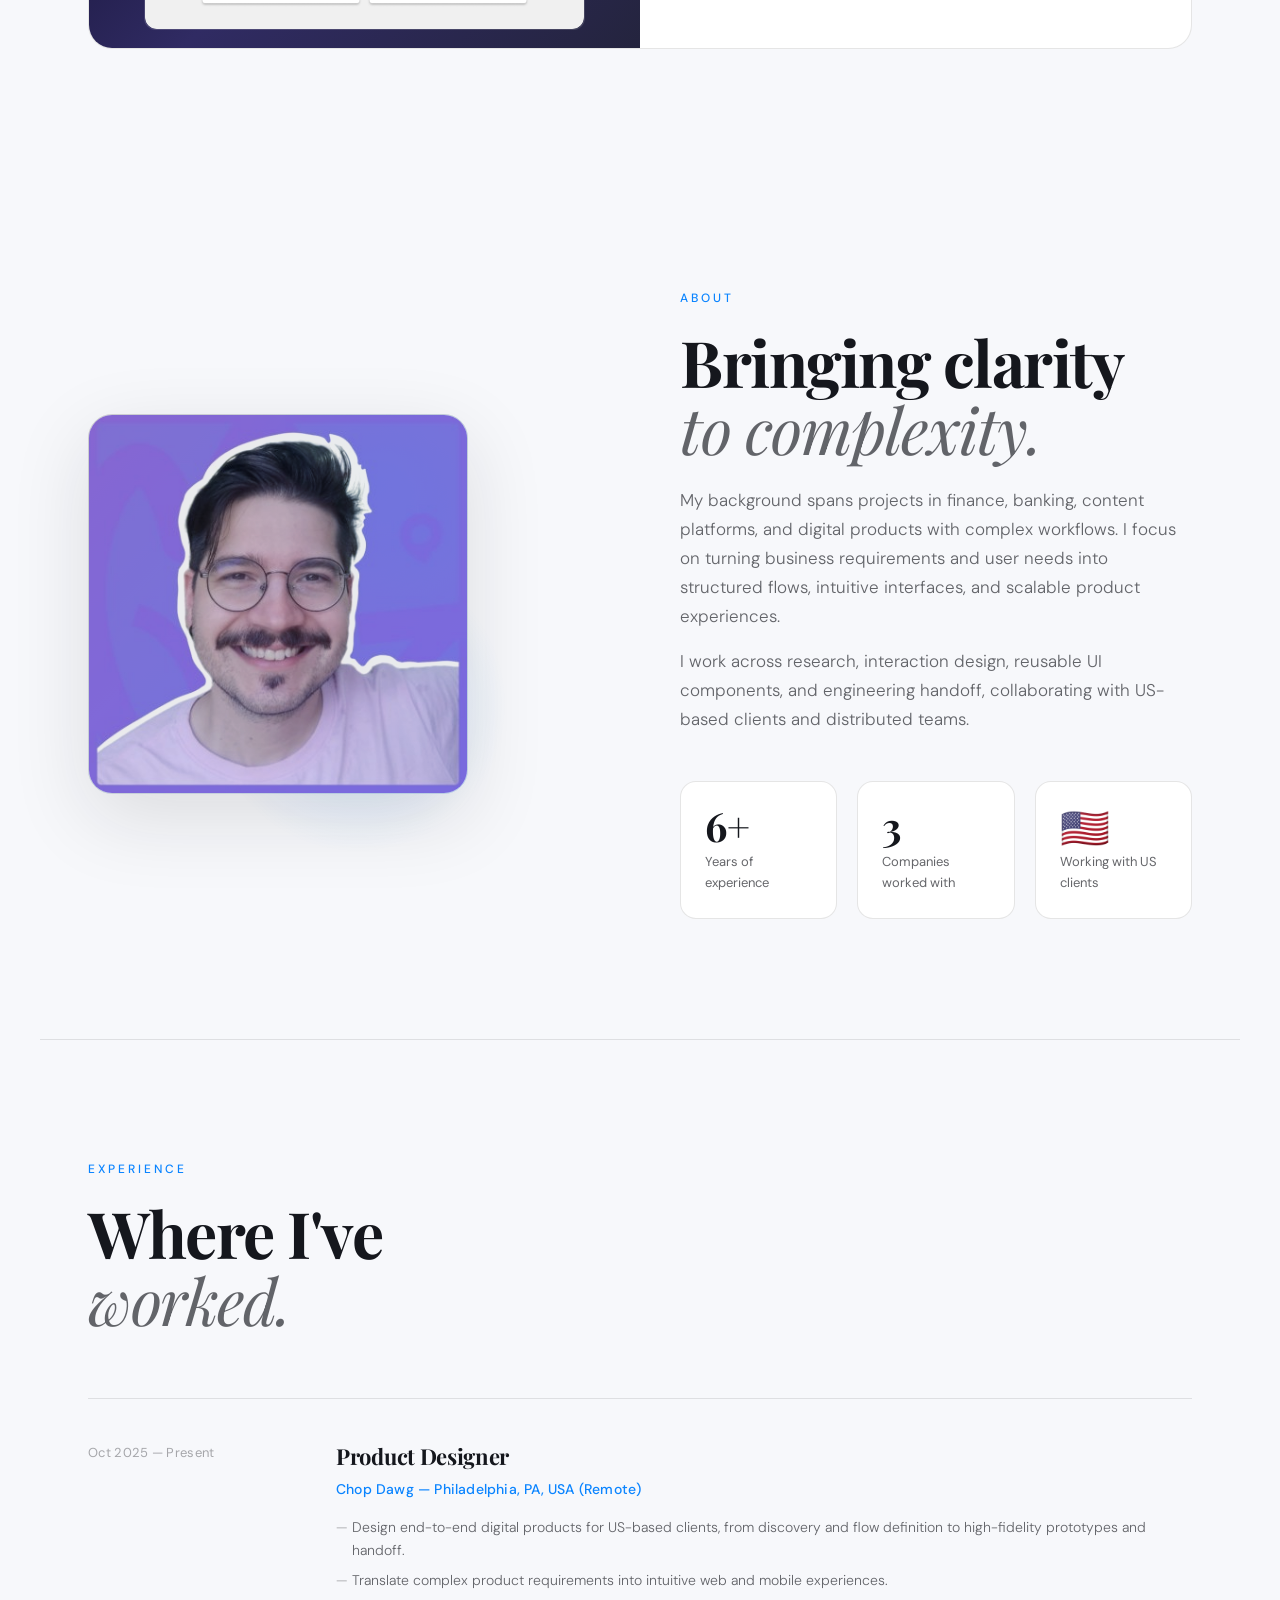
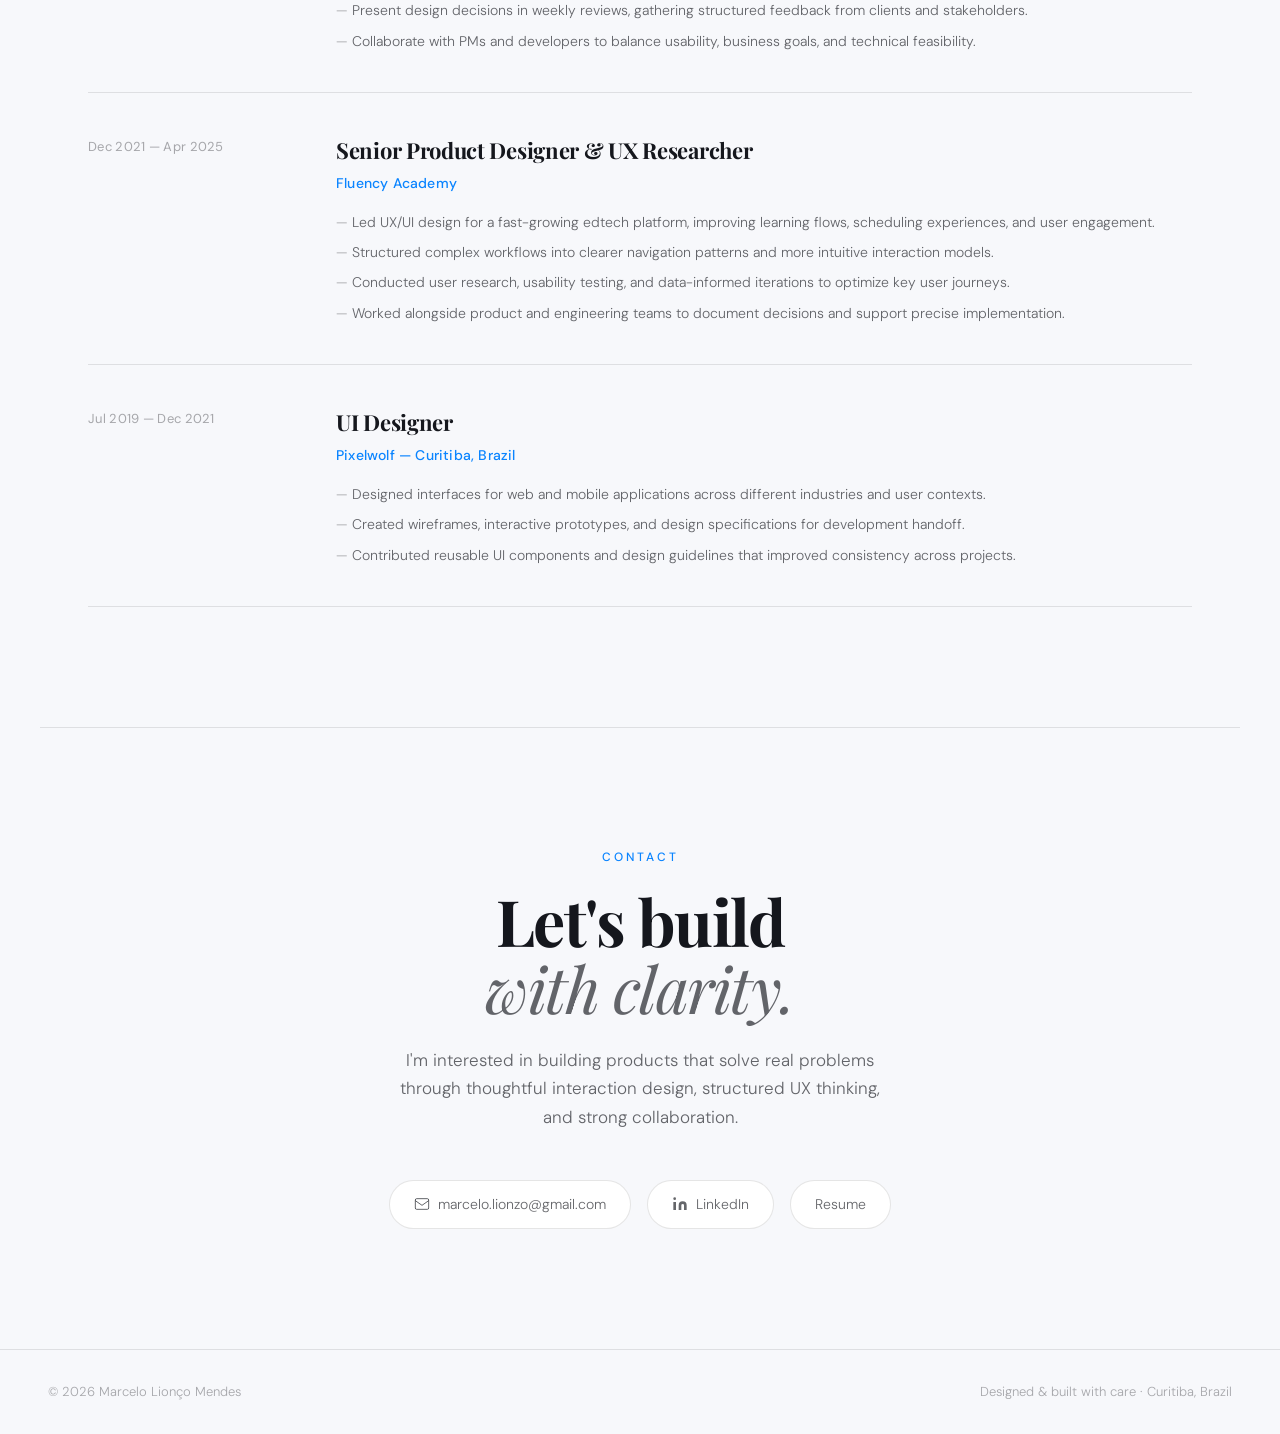
==== commit 3756a4fd: "Hide unpublished Roots to Hearts case from portfolio" ====
--- a/index.html
+++ b/index.html
@@ -1163,27 +1163,6 @@
         </div>
       </a>
 
-      <a href="roots-to-hearts.html" class="project-card featured reveal" aria-label="Roots to Hearts product design case study">
-        <div class="project-visual" style="background: #133c35; color: #f5eddf;">
-          <span class="tag">Roots to Hearts</span>
-          <div class="project-visual-inner">
-            <img class="project-cover" src="assets/roots-to-hearts/image-01-hero-960.webp" width="960" height="540" loading="lazy" decoding="async" data-i18n-alt="rth_alt_01" alt="Roots to Hearts creator home, message details and recipient message screens" />
-          </div>
-        </div>
-        <div class="project-info">
-          <div>
-            <p class="project-company">Roots to Hearts</p>
-            <h3 class="project-title" data-i18n="rth_card_title">Designing messages for the future</h3>
-            <p class="project-desc" data-i18n="rth_card_desc">Connecting message creation, recipient consent, and account continuity across a mobile app, admin platform, and marketing website.</p>
-            <div class="project-tags">
-              <span class="tag-pill" data-i18n="rth_tag_product">Product design</span>
-              <span class="tag-pill" data-i18n="rth_tag_brand">Brand identity</span>
-              <span class="tag-pill" data-i18n="rth_tag_platform">Mobile &amp; web</span>
-            </div>
-          </div>
-          <span class="project-arrow"><span data-i18n="project_fa_cta">View case study</span><span aria-hidden="true">→</span></span>
-        </div>
-      </a>
 
     </div>
   </div>
@@ -1359,11 +1338,6 @@
         }
       });
 
-      document.querySelectorAll('[data-i18n-alt]').forEach(element => {
-        const value = dictionary[element.dataset.i18nAlt];
-        if (value) element.alt = value;
-      });
-
       // Update current language indicator in UI
       const currentLangUI = document.querySelector(".lang-toggle-btn .current-lang");
       if (currentLangUI) {
